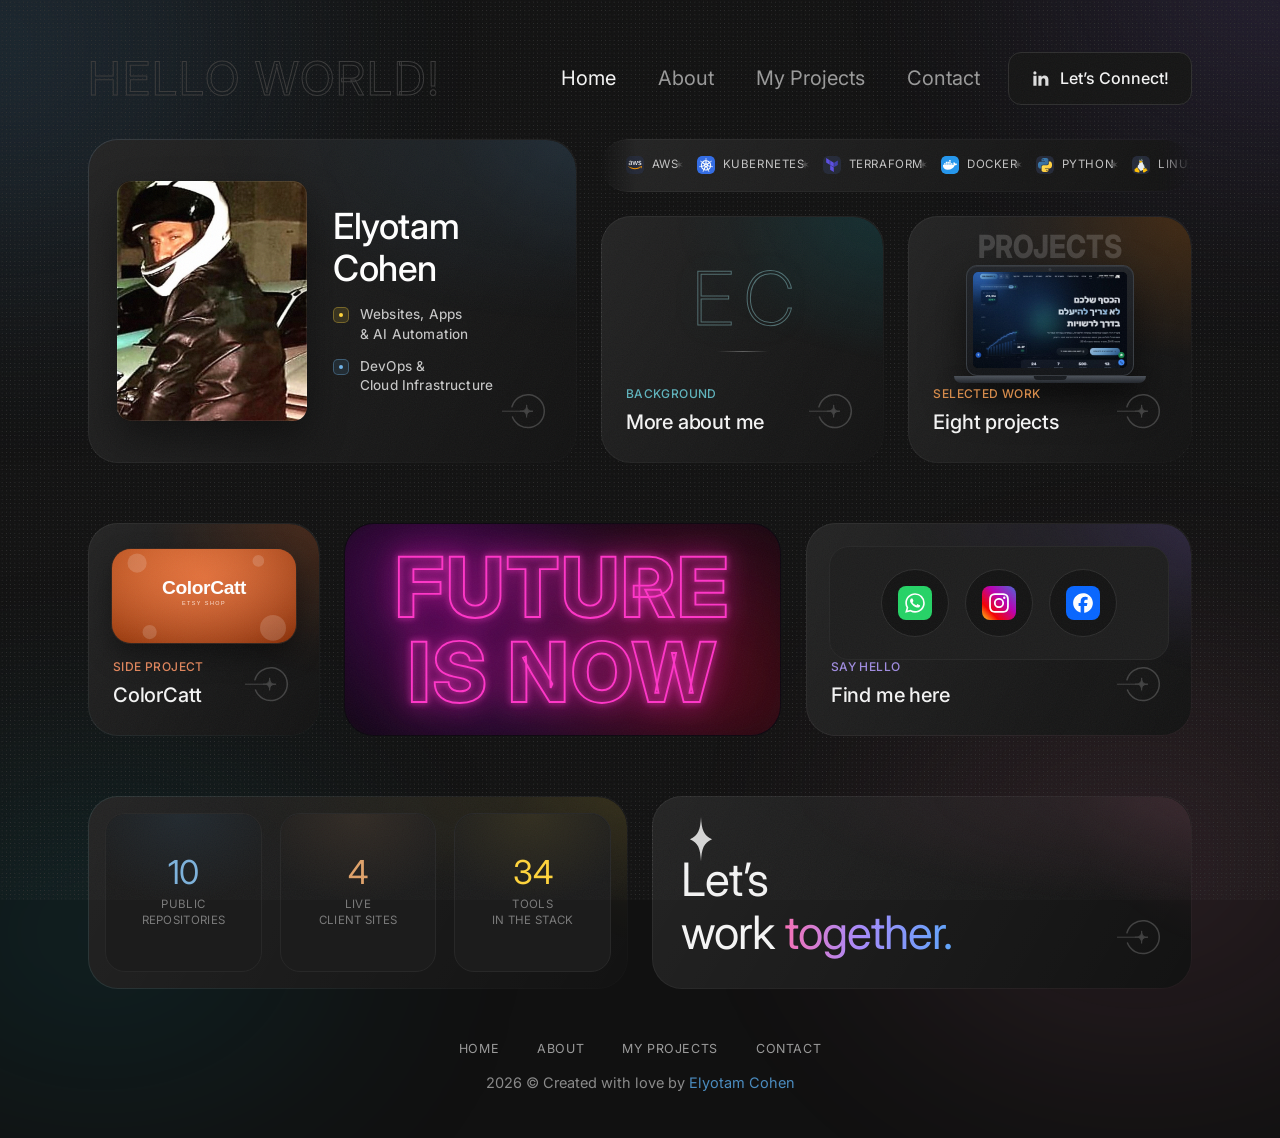
==== index.html @ 23f41637 "Put the wording back, and correct the job title The repositioning went too far. The earlier copy rea" ====
<!doctype html>
<html lang="en">
<head>
<meta charset="utf-8">
<meta name="viewport" content="width=device-width, initial-scale=1">
<title>Elyotam Cohen — Websites, Apps &amp; AI Automation</title>
<meta name="description" content="Elyotam Cohen builds websites, apps and AI automation, and runs the infrastructure behind them on AWS, Kubernetes and Terraform.">
<meta name="theme-color" content="#0a0a0a">
<link rel="canonical" href="https://elyotam.github.io/">
<link rel="icon" href="assets/favicon.svg" type="image/svg+xml">
<meta property="og:type" content="website">
<meta property="og:site_name" content="Elyotam Cohen">
<meta property="og:title" content="Elyotam Cohen — Websites, Apps &amp; AI Automation">
<meta property="og:description" content="Websites, apps and AI automation, plus the AWS, Kubernetes and Terraform infrastructure that runs them.">
<meta property="og:url" content="https://elyotam.github.io/">
<meta property="og:image" content="https://elyotam.github.io/assets/og.jpg">
<meta property="og:image:width" content="1200">
<meta property="og:image:height" content="630">
<meta property="og:image:alt" content="Elyotam Cohen — websites, apps and AI automation">
<meta name="twitter:card" content="summary_large_image">
<meta name="twitter:title" content="Elyotam Cohen — Websites, Apps &amp; AI Automation">
<meta name="twitter:description" content="Websites, apps and AI automation, plus the AWS, Kubernetes and Terraform infrastructure that runs them.">
<meta name="twitter:image" content="https://elyotam.github.io/assets/og.jpg">
<link rel="preconnect" href="https://fonts.googleapis.com">
<link rel="preconnect" href="https://fonts.gstatic.com" crossorigin>
<link href="https://fonts.googleapis.com/css2?family=Inter:wght@300;400;500;600;700;800&display=swap" rel="stylesheet">
<link rel="stylesheet" href="assets/site.css">
<link rel="preload" as="image" href="assets/portrait.jpg"
      imagesrcset="assets/portrait.jpg 380w, assets/portrait@2x.jpg 502w"
      imagesizes="(max-width:680px) 90vw, 190px">
<style>
/* home page only: the bento arrangement */
.bento{display:grid;grid-template-columns:repeat(22,1fr);
  gap:var(--gap);padding-bottom:var(--gap)}

/* Every card was the same grey, so nothing led the eye. Each one now owns a
   colour: a soft tint in its top corner and a matching kicker. Kept low so the
   page stays dark -- it is hierarchy, not decoration. */
.tint::before{content:"";position:absolute;inset:0;z-index:0;border-radius:inherit;
  pointer-events:none;opacity:.55;transition:opacity .45s ease;
  background:radial-gradient(125% 95% at 100% 0%,var(--accent),transparent 60%)}
/* a second, brighter pool that tracks the pointer -- site.js already writes
   --mx and --my on every .box */
.tint::before{background:
  radial-gradient(260px circle at var(--mx,110%) var(--my,-10%),var(--accent),transparent 68%),
  radial-gradient(125% 95% at 100% 0%,var(--accent),transparent 60%)}
.tint:hover::before{opacity:.9}
.id     {--accent:rgba(75,139,190,.22); --glow:rgba(122,181,231,.16); --markhi:#a9cdea; --markglow:rgba(75,139,190,.5)}
.about  {--accent:rgba(11,132,145,.24); --glow:rgba(64,196,207,.15);  --markhi:#7fd6de; --markglow:rgba(11,132,145,.5)}
.showcase{--accent:rgba(255,124,0,.20); --glow:rgba(255,150,60,.14);  --markhi:#ffb877; --markglow:rgba(255,124,0,.45)}
.hobby  {--accent:rgba(241,101,33,.23); --glow:rgba(241,127,70,.15);  --markhi:#ffab84; --markglow:rgba(241,101,33,.45)}
.social {--accent:rgba(139,104,224,.22);--glow:rgba(160,130,238,.16); --markhi:#bfa9ff; --markglow:rgba(139,104,224,.5)}
.stats  {--accent:rgba(255,212,59,.15); --glow:rgba(255,212,59,.11);  --markhi:#ffe27a; --markglow:rgba(255,212,59,.35)}
.cta    {--accent:rgba(232,129,166,.20);--glow:rgba(244,166,215,.16); --markhi:#1b1b1b; --markglow:transparent}
.blob   {--glow:rgba(255,53,200,.14)}
.ticker {--glow:rgba(255,255,255,.07)}
.about .kicker{color:#5fb4bd}
.showcase .kicker{color:#d68b4a}
.hobby .kicker{color:#e0855c}
.social .kicker{color:#a08ce0}
.hobby,.blob,.social{margin-top:36px}
.stats,.cta{margin-top:36px}

.id{grid-column:span 10;grid-row:span 2;display:flex;gap:26px;align-items:center;padding:28px}
.mark{flex:0 0 190px;height:240px;border-radius:14px;overflow:hidden;position:relative;
  background:#0c0f13;box-shadow:0 18px 38px rgba(0,0,0,.45)}
.mark::after{content:"";position:absolute;inset:0;border-radius:inherit;pointer-events:none;
  box-shadow:inset 0 0 0 1px rgba(255,255,255,.09)}
.mark img{width:100%;height:100%;object-fit:cover;object-position:center;
  transition:transform .6s cubic-bezier(.2,.7,.3,1)}
.id:hover .mark img{transform:scale(1.05)}
.id h1{margin:0 0 16px;font-size:clamp(27px,3.2vw,36px);font-weight:500;line-height:1.16;
  letter-spacing:-.4px;
  background:linear-gradient(100deg,#fff 0%,#fff 34%,#bcd9f0 44%,#fff 56%,#fff 100%);
  background-size:280% 100%;-webkit-background-clip:text;background-clip:text;color:transparent;
  animation:sheen 8s ease-in-out infinite}
@keyframes sheen{0%,100%{background-position:120% 0}50%{background-position:-60% 0}}
/* The roles used to be italic grey text behind a text-glyph diamond. Inter's
   oblique is synthesised and the glyph renders differently on every platform,
   so both are gone: upright type, a little more weight, and a real mark. No
   pill around it -- the column is too narrow for one, and text that can wrap
   survives every width. */
.roles{display:flex;flex-direction:column;gap:13px}
.roles span{display:flex;align-items:flex-start;gap:11px;
  font-size:13.6px;font-weight:450;line-height:1.42;letter-spacing:.15px;color:#c8c8c8;
  /* the column is 215px and the longest role wants 256px, so it will wrap
     whatever happens; balance makes the two lines even instead of leaving one
     orphaned word */
  text-wrap:balance}
.roles em{position:relative;flex:0 0 16px;width:16px;height:16px;margin-top:2px;
  font-size:0;border-radius:5px;
  background:rgba(255,212,59,.13);border:1px solid rgba(255,212,59,.32)}
.roles em::after{content:"";position:absolute;inset:0;margin:auto;
  width:4px;height:4px;border-radius:50%;background:var(--yellow)}
.roles span:nth-child(2) em{background:rgba(75,139,190,.15);border-color:rgba(111,179,232,.36)}
.roles span:nth-child(2) em::after{background:#6fb3e8}

.ticker{grid-column:span 12;padding:0;min-height:53px;display:flex;align-items:center;
  -webkit-mask-image:linear-gradient(90deg,transparent,#000 34px,#000 calc(100% - 34px),transparent);
  mask-image:linear-gradient(90deg,transparent,#000 34px,#000 calc(100% - 34px),transparent)}
.track{display:flex;align-items:center;animation:slide 30s linear infinite;white-space:nowrap;padding-left:24px}
.track i{font-style:normal;display:inline-flex;align-items:center;gap:8px;font-size:11.5px;
  letter-spacing:.6px;text-transform:uppercase;color:#c4c4c4}
.track i img{width:18px;height:18px;border-radius:5px}
.track s{text-decoration:none;color:#4d4d4d;margin:0 13px;font-size:12px}
@keyframes slide{from{transform:translateX(0)}to{transform:translateX(-50%)}}

/* 247px is the reference's own card height; the laptop needs the room */
.about{grid-column:span 6;min-height:247px;display:flex;flex-direction:column;justify-content:flex-end}
/* His card carries his own signature. Rather than draw a fake one, this is a
   monogram: hollow letters, the same treatment as the neon and the ghost word,
   so it reads as a mark and not as a forged hand. */
.sig{position:absolute;left:0;right:0;top:44px;text-align:center;line-height:1;
  font-size:74px;font-weight:200;letter-spacing:10px;text-indent:10px;
  color:transparent;-webkit-text-stroke:1px rgba(160,232,238,.4);user-select:none;
  filter:drop-shadow(0 0 14px rgba(11,132,145,.35))}
.sig b{font-weight:200}
.sig i{display:block;width:52px;height:1px;margin:16px auto 0;
  background:linear-gradient(90deg,transparent,rgba(255,255,255,.3),transparent)}
.showcase{grid-column:span 6;min-height:247px;display:flex;flex-direction:column;justify-content:flex-end}

/* A laptop drawn in CSS rather than shipped as a PNG: it stays sharp on any
   screen, and swapping the project means swapping one <img src>. */
.laptop{position:absolute;left:50%;top:48px;transform:translateX(-50%);
  width:168px;max-width:calc(100% - 72px)}
.lid{position:relative;border-radius:11px;padding:6px 6px 7px;
  background:linear-gradient(#212429,#141619);border:1px solid #383d43;
  box-shadow:0 20px 40px rgba(0,0,0,.62),inset 0 1px 0 rgba(255,255,255,.07)}
.lid .cam{position:absolute;left:50%;top:2.5px;transform:translateX(-50%);
  width:3px;height:3px;border-radius:50%;background:#33383e}
.screen{border-radius:5px;overflow:hidden;background:#000;aspect-ratio:16/10}
.screen img{width:100%;height:100%;object-fit:cover;object-position:top;
  transition:transform .5s ease}
.showcase:hover .screen img{transform:scale(1.04)}
.base{position:relative;width:114%;left:-7%;height:7px;
  background:linear-gradient(#4c525a,#20242a);border-radius:0 0 8px 8px;
  box-shadow:0 10px 18px rgba(0,0,0,.5)}
.base::after{content:'';position:absolute;left:50%;top:0;transform:translateX(-50%);
  width:17%;height:3.5px;background:#181b1f;border-radius:0 0 4px 4px}

.ghostword{position:absolute;left:0;right:0;top:14px;text-align:center;
  font-size:32px;font-weight:800;letter-spacing:0;line-height:1;
  transform:scaleX(.86);            /* his face is condensed; Inter is not */
  color:rgba(255,255,255,.17);      /* lightens whatever is behind it, so the
                                       orange hover needs no second colour */
  user-select:none}

.hobby{grid-column:span 5;min-height:213px;display:flex;flex-direction:column;justify-content:flex-end}
.hobby .badge{position:absolute;left:22px;right:22px;top:24px;height:96px;border-radius:20px;
  overflow:hidden;border:1px solid #33241d;box-shadow:0 12px 26px rgba(0,0,0,.4)}
.hobby .badge img{width:100%;height:100%;object-fit:cover;display:block;
  transition:transform .6s cubic-bezier(.2,.7,.3,1)}
.hobby:hover .badge img{transform:scale(1.06)}
/* His version is a three.js canvas. The look is two blurred gradient layers
   that drift and rotate behind hollow neon type -- both gradients and both
   keyframes below are his, copied out of his stylesheet. */
.blob{grid-column:span 9;min-height:213px;padding:0;display:grid;place-items:center;
  background:#0d0710;isolation:isolate;overflow:hidden;
  container-type:inline-size}   /* so the type scales with the card, not the window */
.blob::before,.blob::after{content:"";position:absolute;inset:-10%;
  pointer-events:none;z-index:0}
.blob::before{filter:blur(28px);
  background:
    radial-gradient(circle at 25% 30%,#4c055ad9 0%,#0000 45%),
    radial-gradient(circle at 80% 70%,#500a14d9 0%,#0000 50%),
    radial-gradient(circle at 50% 100%,#280a3cbf 0%,#0000 55%);
  animation:futureGlowDrift 11s ease-in-out infinite alternate}
.blob::after{filter:blur(22px);mix-blend-mode:multiply;
  background:
    radial-gradient(circle at 70% 25%,#78145080 0%,#0000 40%),
    radial-gradient(circle at 20% 80%,#8c121e73 0%,#0000 45%),
    conic-gradient(#500a3c59 0deg,#0000 60deg,#6e121e59 180deg,#0000 240deg,#500a3c59 360deg);
  animation:futureGlowSpin 22s linear infinite}
@keyframes futureGlowDrift{
  0%{opacity:.85;transform:translate(-4%,-2%) scale(1)}
  50%{opacity:1;transform:translate(3%,4%) scale(1.1)}
  100%{opacity:.9;transform:translate(4%,-3%) scale(1.05)}}
@keyframes futureGlowSpin{
  0%{transform:rotate(0) scale(1)}
  50%{transform:rotate(180deg) scale(1.15)}
  100%{transform:rotate(360deg) scale(1)}}

/* Hollow letters: the fill is transparent and only the stroke is painted, so
   drop-shadow glows the outline. text-shadow would glow the solid glyph and
   fill the counters with light. */
.neon{position:relative;z-index:2;text-align:center;line-height:1.02;
  margin:0;                         /* a <p> inherits 1em top and bottom, which
                                       at this size added 166px to the row */
  font-weight:800;letter-spacing:2px;color:transparent;
  font-size:clamp(30px,7.4vw,62px);
  font-size:min(19cqw,86px);        /* ignored where cqw is unsupported */
  -webkit-text-stroke:1.9px #ff35c8;
  filter:drop-shadow(0 0 3px #ff35c8) drop-shadow(0 0 11px #ff35c8b3)
         drop-shadow(0 0 28px #d60096a6);
  animation:neonFlicker 7s infinite;
  transition:transform .5s ease}
.neon span{display:block}
.blob:hover .neon{transform:scale(1.04)}
@keyframes neonFlicker{
  0%,46%,50%,71%,75%,100%{opacity:1}
  48%{opacity:.55}
  73%{opacity:.7}}
.social{grid-column:span 8;min-height:213px;display:flex;flex-direction:column;justify-content:flex-end}
.orbwrap{position:absolute;left:22px;right:22px;top:22px;background:var(--inner);border:1px solid var(--line);
  border-radius:var(--ri);padding:22px;display:flex;gap:16px;justify-content:center}
.orb{position:relative;z-index:10;width:68px;height:68px;border-radius:50%;background:#141414;
  border:1px solid #2e2e2e;display:grid;place-items:center;transition:.2s}
/* the tiles are brand-coloured now, so inverting them on a white orb read
   wrong; they lift and glow instead */
.orb{transition:transform .22s cubic-bezier(.2,.7,.3,1),border-color .22s,box-shadow .22s}
.orb:nth-child(1):hover{box-shadow:0 10px 24px rgba(37,211,102,.28)}
.orb:nth-child(2):hover{box-shadow:0 10px 24px rgba(200,50,150,.30)}
.orb:nth-child(3):hover{box-shadow:0 10px 24px rgba(8,102,255,.30)}
.orb img{width:34px;height:34px}
.orb b{font-size:15px;font-weight:600;color:#bdbdbd;letter-spacing:.5px}

.stats{grid-column:span 11;min-height:170px;padding:16px;display:grid;grid-template-columns:repeat(3,1fr);gap:18px}
.cell{border-radius:var(--ri);padding:12px 8px;position:relative;
  display:flex;flex-direction:column;align-items:center;justify-content:center;gap:8px;
  text-align:center;background:#1c1c1c;border:1px solid #282828;
  transition:border-color .3s,background .3s}
.cell::before{content:"";position:absolute;inset:0;border-radius:inherit;pointer-events:none;
  background:radial-gradient(100% 80% at 50% 0%,var(--c),transparent 70%);opacity:.75}
.cell.r{--c:rgba(75,139,190,.16)}
.cell.s{--c:rgba(224,162,106,.15)}
.cell.t{--c:rgba(255,212,59,.13)}
.cell > *{position:relative;z-index:1}
.stats:hover .cell{border-color:#343434;background:#1f1f1f}
.cell b{font-size:33px;font-weight:400;line-height:1;letter-spacing:-.5px}
.cell.r b{color:#7db2dc}
.cell.s b{color:#e0a26a}
.cell.t b{color:var(--yellow)}
.cell small{font-size:11.5px;color:var(--faint);line-height:1.35;text-transform:uppercase;letter-spacing:.3px}
.cta{grid-column:span 11;min-height:170px;display:flex;flex-direction:column;justify-content:center;padding:28px}
.spark{position:absolute;left:28px;top:20px;width:40px;height:48px;opacity:.9}
.spark svg{width:100%;height:100%;fill:#e9e9e9}
.cta h2{margin:28px 0 0;font-size:clamp(30px,4.4vw,46px);font-weight:400;line-height:1.16;letter-spacing:-1px}
.grad{background:linear-gradient(90deg,#f472b6,#a78bfa 45%,#60a5fa);
  -webkit-background-clip:text;background-clip:text;color:transparent}


/* hover states lifted from the reference: the cards recolour, they do not move */
.id:hover{background:linear-gradient(109.6deg,#242d39 11.2%,#10253c 51.2%,#000 98.6%) padding-box,
  linear-gradient(120deg,rgba(255,255,255,.13),rgba(255,255,255,.02)) border-box}
.cta:hover{background:linear-gradient(122.3deg,#6f4785 14.6%,#e881a6 29.6%,#ededb7 42.1%,
  #f4a6d7 56.7%,#9adbe8 68.7%,#eee29f 84.8%) padding-box,
  linear-gradient(120deg,rgba(255,255,255,.2),rgba(255,255,255,.05)) border-box}
.cta:hover h2{color:#1b1b1b}
.cta:hover .grad{background:radial-gradient(523px at 7.1% 19.3%,#930fff 2%,#0531ff 100.7%);
  -webkit-background-clip:text;background-clip:text;color:transparent}
.cta:hover .spark svg{fill:#1b1b1b}
.cta:hover .plus{color:#1b1b1b}   /* the mark is currentColor, so this darkens it */
/* Projects: an orange core blooms from just off the left edge */
.showcase:hover{background:
  radial-gradient(circle at -15.9% 30%,#ff7c00 0% 16%,#ffa34d 15.9% 24.4%,#131e25 24.5% 66%) padding-box,
  linear-gradient(120deg,rgba(255,255,255,.13),rgba(255,255,255,.02)) border-box}
/* Credentials: black into teal */
.about:hover{background:linear-gradient(109.6deg,#000 11.2%,#0b8491 91.1%) padding-box,
  linear-gradient(120deg,rgba(255,255,255,.13),rgba(255,255,255,.02)) border-box}

/* the social orbs flip to white */
/* nav items lift, which is the one place he does move something */
.top nav a{transition:.2s;border-radius:9px;padding:4px 2px}
.top nav a:hover{transform:translateY(-2px)}

/* the card gets wider on the way down, so the laptop and the word grow with
   it -- and the card gets the height that needs */
@media (max-width:980px){
  .about,.showcase{min-height:300px}
  .ghostword{top:18px;font-size:42px}
  .laptop{top:60px;width:230px}
  .sig{top:52px}
}
@media (max-width:680px){
  .about,.showcase{min-height:330px}
  .ghostword{top:20px;font-size:46px}
  .laptop{top:66px;width:270px}
  .sig{top:60px}
}

@media (max-width:980px){
  .id,.cta,.stats,.ticker{grid-column:span 22}
  .id{grid-row:auto}
  .about,.showcase{grid-column:span 11}
  .hobby{grid-column:span 8}.blob{grid-column:span 14}.social{grid-column:span 22}
}
@media (max-width:680px){
  /* 22 columns cannot shrink past 21 gaps (504px), so the grid has to go
     single-column here rather than just re-spanning the cards */
  .bento{grid-template-columns:1fr}
  .bento > *{grid-column:auto;grid-row:auto}
  .hobby,.blob,.social,.stats,.cta{margin-top:0}
  .id{flex-direction:column;align-items:flex-start;padding:26px}
  .mark{width:100%;flex:0 0 auto;height:260px}
  .stats{grid-template-columns:repeat(3,1fr);gap:10px;padding:14px;min-height:0}
  .cell b{font-size:26px}
  .cell small{font-size:10.5px}
}
@media (max-width:430px){
  .stats{grid-template-columns:1fr}
  .cell{padding:16px 8px}
}
@media (prefers-reduced-motion:reduce){
  .track,.blob::before,.blob::after,.neon{animation:none}
  .id h1{animation:none;background:none;color:var(--fg)}
}
</style>
</head>
<body>

<div class="wrap">
  <div class="top">
    <div class="ghost">HELLO WORLD!</div>
    <button class="burger" id="burger" aria-expanded="false" aria-controls="nav">Menu</button>
    <nav id="nav">
      <a class="on" href="#top">Home</a>
      <a href="about.html">About</a>
      <a href="projects.html">My Projects</a>
      <a href="contact.html">Contact</a>
    </nav>
    <a class="pill" href="contact.html">
      <svg viewBox="0 0 24 24"><path d="M6.94 5a2 2 0 1 1-4-.002 2 2 0 0 1 4 .002M7 8.48H3V21h4zm6.32 0H9.34V21h3.92v-6.57c0-3.66 4.77-4 4.77 0V21H22v-7.93c0-6.17-7.06-5.94-8.72-2.91z"/></svg>
      Let&rsquo;s Connect!
    </a>
  </div>

  <main class="bento" id="top">

    <section class="box id tint reveal">
      <a class="overlay" href="about.html" aria-label="More about me"></a>
      <div class="mark"><img src="assets/portrait.jpg"
        srcset="assets/portrait.jpg 380w, assets/portrait@2x.jpg 502w"
        sizes="(max-width:680px) 90vw, 190px"
        alt="Elyotam Cohen" width="380" height="480"
        fetchpriority="high" decoding="async"></div>
      <div>
        <h1>Elyotam<br>Cohen</h1>
        <div class="roles">
          <span><em></em>Websites, Apps &amp; AI Automation</span>
          <span><em></em>DevOps &amp; Cloud Infrastructure</span>
        </div>
      </div>
      <span class="plus"><svg viewBox="0 0 46 42" fill="none" aria-hidden="true"><path d="M30.9224 21.2014C25.1291 21.2014 24.618 24.7796 24.618 27.3354C24.618 21.5421 21.5509 21.2014 17.9727 21.2014C24.618 21.2014 24.618 17.2824 24.618 14.8969C24.618 20.3494 27.8554 21.2014 30.9224 21.2014Z" fill="currentColor" stroke="currentColor"/><rect y="21.6981" width="1" height="18" transform="rotate(-90 0 21.6981)" fill="currentColor"/><path d="M9.93715 16.8555C10.9514 13.0701 13.2829 9.77074 16.5123 7.55063C19.7417 5.33052 23.6571 4.33531 27.5547 4.74394C31.4522 5.15258 35.0762 6.93825 37.7749 9.77989C40.4736 12.6215 42.07 16.3327 42.2771 20.2461C42.4842 24.1596 41.2884 28.0185 38.9047 31.1291C36.5211 34.2398 33.1059 36.398 29.2732 37.2157C25.4406 38.0335 21.4419 37.4571 17.9962 35.5903C14.5505 33.7234 11.8839 30.6886 10.4757 27.0314" stroke="currentColor" stroke-width="1.5" stroke-linecap="round"/></svg></span>
    </section>

    <section class="box ticker reveal" aria-label="Tools">
      <a class="overlay" href="about.html#stack" aria-label="The full stack"></a>
      <div class="track" id="track"></div>
    </section>

    <a class="box about tint reveal" href="about.html">
      <div class="sig" aria-hidden="true"><b>EC</b><i></i></div>
      <p class="kicker">Background</p>
      <h2 class="title">More about me</h2>
      <span class="plus"><svg viewBox="0 0 46 42" fill="none" aria-hidden="true"><path d="M30.9224 21.2014C25.1291 21.2014 24.618 24.7796 24.618 27.3354C24.618 21.5421 21.5509 21.2014 17.9727 21.2014C24.618 21.2014 24.618 17.2824 24.618 14.8969C24.618 20.3494 27.8554 21.2014 30.9224 21.2014Z" fill="currentColor" stroke="currentColor"/><rect y="21.6981" width="1" height="18" transform="rotate(-90 0 21.6981)" fill="currentColor"/><path d="M9.93715 16.8555C10.9514 13.0701 13.2829 9.77074 16.5123 7.55063C19.7417 5.33052 23.6571 4.33531 27.5547 4.74394C31.4522 5.15258 35.0762 6.93825 37.7749 9.77989C40.4736 12.6215 42.07 16.3327 42.2771 20.2461C42.4842 24.1596 41.2884 28.0185 38.9047 31.1291C36.5211 34.2398 33.1059 36.398 29.2732 37.2157C25.4406 38.0335 21.4419 37.4571 17.9962 35.5903C14.5505 33.7234 11.8839 30.6886 10.4757 27.0314" stroke="currentColor" stroke-width="1.5" stroke-linecap="round"/></svg></span>
    </a>

    <a class="box showcase tint reveal" href="projects.html">
      <div class="ghostword" aria-hidden="true">PROJECTS</div>
      <div class="laptop" aria-hidden="true">
        <div class="lid">
          <span class="cam"></span>
          <div class="screen"><img src="assets/work/cpa-ms.jpg" alt="" loading="lazy"></div>
        </div>
        <div class="base"></div>
      </div>
      <p class="kicker">Selected work</p>
      <h2 class="title">Eight projects</h2>
      <span class="plus"><svg viewBox="0 0 46 42" fill="none" aria-hidden="true"><path d="M30.9224 21.2014C25.1291 21.2014 24.618 24.7796 24.618 27.3354C24.618 21.5421 21.5509 21.2014 17.9727 21.2014C24.618 21.2014 24.618 17.2824 24.618 14.8969C24.618 20.3494 27.8554 21.2014 30.9224 21.2014Z" fill="currentColor" stroke="currentColor"/><rect y="21.6981" width="1" height="18" transform="rotate(-90 0 21.6981)" fill="currentColor"/><path d="M9.93715 16.8555C10.9514 13.0701 13.2829 9.77074 16.5123 7.55063C19.7417 5.33052 23.6571 4.33531 27.5547 4.74394C31.4522 5.15258 35.0762 6.93825 37.7749 9.77989C40.4736 12.6215 42.07 16.3327 42.2771 20.2461C42.4842 24.1596 41.2884 28.0185 38.9047 31.1291C36.5211 34.2398 33.1059 36.398 29.2732 37.2157C25.4406 38.0335 21.4419 37.4571 17.9962 35.5903C14.5505 33.7234 11.8839 30.6886 10.4757 27.0314" stroke="currentColor" stroke-width="1.5" stroke-linecap="round"/></svg></span>
    </a>

    <a class="box hobby tint reveal" id="shop"
       href="https://www.etsy.com/shop/ColorCatt" rel="noopener">
      <div class="badge"><img src="assets/work/etsy.svg" alt=""></div>
      <p class="kicker">Side project</p>
      <h2 class="title">ColorCatt</h2>
      <span class="plus"><svg viewBox="0 0 46 42" fill="none" aria-hidden="true"><path d="M30.9224 21.2014C25.1291 21.2014 24.618 24.7796 24.618 27.3354C24.618 21.5421 21.5509 21.2014 17.9727 21.2014C24.618 21.2014 24.618 17.2824 24.618 14.8969C24.618 20.3494 27.8554 21.2014 30.9224 21.2014Z" fill="currentColor" stroke="currentColor"/><rect y="21.6981" width="1" height="18" transform="rotate(-90 0 21.6981)" fill="currentColor"/><path d="M9.93715 16.8555C10.9514 13.0701 13.2829 9.77074 16.5123 7.55063C19.7417 5.33052 23.6571 4.33531 27.5547 4.74394C31.4522 5.15258 35.0762 6.93825 37.7749 9.77989C40.4736 12.6215 42.07 16.3327 42.2771 20.2461C42.4842 24.1596 41.2884 28.0185 38.9047 31.1291C36.5211 34.2398 33.1059 36.398 29.2732 37.2157C25.4406 38.0335 21.4419 37.4571 17.9962 35.5903C14.5505 33.7234 11.8839 30.6886 10.4757 27.0314" stroke="currentColor" stroke-width="1.5" stroke-linecap="round"/></svg></span>
    </a>

    <section class="box blob reveal" aria-label="Future is now">
      <a class="overlay" href="about.html" aria-label="More about me"></a>
      <p class="neon"><span>FUTURE</span><span>IS NOW</span></p>
    </section>

    <section class="box social tint reveal" id="contact">
      <a class="overlay" href="contact.html" aria-label="Ways to reach me"></a>
      <div class="orbwrap">
        <a class="orb" href="https://wa.me/972522057074?text=%D7%94%D7%99%D7%99%2C%20%D7%94%D7%92%D7%A2%D7%AA%D7%99%20%D7%9E%D7%94%D7%90%D7%AA%D7%A8%20%D7%A9%D7%9C%D7%9A%20%D7%95%D7%90%D7%A9%D7%9E%D7%97%20%D7%9C%D7%93%D7%91%D7%A8%20%D7%A2%D7%9C%20%D7%A4%D7%A8%D7%95%D7%99%D7%A7%D7%98%20%F0%9F%91%8B" target="_blank" rel="noopener" aria-label="WhatsApp">
          <img src="assets/icons/whatsapp.svg" alt=""></a>
        <a class="orb" href="https://www.instagram.com/yotamcohenn/" target="_blank" rel="noopener" aria-label="Instagram">
          <img src="assets/icons/instagram.svg" alt=""></a>
        <a class="orb" href="https://www.facebook.com/Elyotamcohen" target="_blank" rel="noopener" aria-label="Facebook">
          <img src="assets/icons/facebook.svg" alt=""></a>
      </div>
      <p class="kicker">Say hello</p>
      <h2 class="title">Find me here</h2>
      <span class="plus"><svg viewBox="0 0 46 42" fill="none" aria-hidden="true"><path d="M30.9224 21.2014C25.1291 21.2014 24.618 24.7796 24.618 27.3354C24.618 21.5421 21.5509 21.2014 17.9727 21.2014C24.618 21.2014 24.618 17.2824 24.618 14.8969C24.618 20.3494 27.8554 21.2014 30.9224 21.2014Z" fill="currentColor" stroke="currentColor"/><rect y="21.6981" width="1" height="18" transform="rotate(-90 0 21.6981)" fill="currentColor"/><path d="M9.93715 16.8555C10.9514 13.0701 13.2829 9.77074 16.5123 7.55063C19.7417 5.33052 23.6571 4.33531 27.5547 4.74394C31.4522 5.15258 35.0762 6.93825 37.7749 9.77989C40.4736 12.6215 42.07 16.3327 42.2771 20.2461C42.4842 24.1596 41.2884 28.0185 38.9047 31.1291C36.5211 34.2398 33.1059 36.398 29.2732 37.2157C25.4406 38.0335 21.4419 37.4571 17.9962 35.5903C14.5505 33.7234 11.8839 30.6886 10.4757 27.0314" stroke="currentColor" stroke-width="1.5" stroke-linecap="round"/></svg></span>
    </section>

    <section class="box stats tint reveal">
      <a class="overlay" href="contact.html" aria-label="Ways to reach me"></a>
      <div class="cell r"><b id="sRepos">10</b><small>Public<br>repositories</small></div>
      <div class="cell s"><b>4</b><small>Live<br>client sites</small></div>
      <div class="cell t"><b>34</b><small>Tools<br>in the stack</small></div>
    </section>

    <section class="box cta tint reveal">
      <a class="overlay" href="contact.html" aria-label="Get in touch"></a>
      <div class="spark" aria-hidden="true">
        <svg viewBox="0 0 40 52"><path d="M20 0c.7 14 3 20 12 24-9 4-11.3 10-12 24-.7-14-3-20-12-24 9-4 11.3-10 12-24z"/></svg>
      </div>
      <h2>Let&rsquo;s<br>work <span class="grad">together.</span></h2>
      <span class="plus"><svg viewBox="0 0 46 42" fill="none" aria-hidden="true"><path d="M30.9224 21.2014C25.1291 21.2014 24.618 24.7796 24.618 27.3354C24.618 21.5421 21.5509 21.2014 17.9727 21.2014C24.618 21.2014 24.618 17.2824 24.618 14.8969C24.618 20.3494 27.8554 21.2014 30.9224 21.2014Z" fill="currentColor" stroke="currentColor"/><rect y="21.6981" width="1" height="18" transform="rotate(-90 0 21.6981)" fill="currentColor"/><path d="M9.93715 16.8555C10.9514 13.0701 13.2829 9.77074 16.5123 7.55063C19.7417 5.33052 23.6571 4.33531 27.5547 4.74394C31.4522 5.15258 35.0762 6.93825 37.7749 9.77989C40.4736 12.6215 42.07 16.3327 42.2771 20.2461C42.4842 24.1596 41.2884 28.0185 38.9047 31.1291C36.5211 34.2398 33.1059 36.398 29.2732 37.2157C25.4406 38.0335 21.4419 37.4571 17.9962 35.5903C14.5505 33.7234 11.8839 30.6886 10.4757 27.0314" stroke="currentColor" stroke-width="1.5" stroke-linecap="round"/></svg></span>
    </section>

  </main>
</div>

<footer>
  <nav>
    <a href="#top">Home</a><a href="about.html">About</a>
    <a href="projects.html">My Projects</a><a href="contact.html">Contact</a>
  </nav>
  <div><span id="yr">2026</span> &copy; Created with love by
    <a class="by" href="https://github.com/elyotam" rel="noopener">Elyotam Cohen</a></div>
</footer>

<script src="assets/site.js"></script>
<script src="assets/cursor.js"></script>
<script>
/* home-page extras: the ticker contents and the one live figure */
var TICK = [['aws','AWS'],['kubernetes','Kubernetes'],['terraform','Terraform'],
  ['docker','Docker'],['py','Python'],['linux','Linux'],['ansible','Ansible'],
  ['githubactions','GH Actions'],['grafana','Grafana'],['figma','Figma'],['git','Git']];
var half = TICK.map(function (p) {
  return '<i><img src="assets/icons/' + p[0] + '.svg" alt="" loading="lazy">' +
         p[1] + '</i><s>&#10038;</s>';
}).join('');
document.getElementById('track').innerHTML = half + half;

fetch('https://api.github.com/users/elyotam')
  .then(function (r) { return r.ok ? r.json() : Promise.reject(); })
  .then(function (u) { document.getElementById('sRepos').textContent = u.public_repos; })
  .catch(function () { /* rate limited: the seeded figure stays */ });
</script>
</body>
</html>
---- assets/site.css ----
/* Shared shell: tokens, top bar, card primitives, footer.
   Page-specific layout lives in each page's own <style>.
   Every value here was measured off the target design, not estimated. */

:root{
  --bg:#111111; --inner:#1e1e1e; --line:#282828;
  --fg:#f4f4f4; --dim:#9a9a9a; --faint:#7b7b7b;
  --blue:#4B8BBE; --yellow:#FFD43B;
  --gap:24px; --r:30px; --ri:20px; --max:1144px;
}
*{box-sizing:border-box}
html{scroll-behavior:smooth}
/* The page colour lives on <html> so body can stay transparent and let the
   aurora behind it show through. */
html{background:var(--bg)}
body{
  margin:0;background:transparent;color:var(--fg);overflow-x:hidden;
  font:16px/1.55 Inter,ui-sans-serif,-apple-system,"Segoe UI",Roboto,Helvetica,Arial,sans-serif;
  -webkit-font-smoothing:antialiased;
}
/* Four very soft lights that drift behind everything. Heavily blurred and low
   opacity: the page still reads as black, it just stops being flat. */
body::after{
  content:"";position:fixed;inset:-25%;z-index:-1;pointer-events:none;
  filter:blur(100px);opacity:.44;
  background:
    radial-gradient(34% 38% at 16% 20%,rgba(75,139,190,.55),transparent 62%),
    radial-gradient(30% 34% at 84% 14%,rgba(139,104,224,.45),transparent 64%),
    radial-gradient(32% 36% at 76% 80%,rgba(232,129,166,.34),transparent 62%),
    radial-gradient(28% 32% at 22% 86%,rgba(11,132,145,.42),transparent 64%);
  animation:aurora 28s ease-in-out infinite alternate;
}
@keyframes aurora{
  0%{transform:translate(-2%,-1%) scale(1);opacity:.4}
  50%{transform:translate(2.5%,2%) scale(1.09);opacity:.52}
  100%{transform:translate(1%,-2.5%) scale(1.05);opacity:.44}
}
/* the fine dot grid the whole page sits on */
body::before{
  content:"";position:fixed;inset:0;z-index:0;pointer-events:none;opacity:1;
  background-image:radial-gradient(#323232 .5px,transparent .5px);background-size:4.25px 4.25px;
}
/* film grain, so the large flat panels have some tooth */
.grain{
  position:fixed;inset:0;z-index:3;pointer-events:none;opacity:.045;
  background-image:url("data:image/svg+xml;utf8,<svg xmlns='http://www.w3.org/2000/svg' width='140' height='140'><filter id='n'><feTurbulence type='fractalNoise' baseFrequency='.85' numOctaves='3'/></filter><rect width='140' height='140' filter='url(%23n)'/></svg>");
}
img{max-width:100%;display:block}
a{color:inherit;text-decoration:none}
:focus-visible{outline:2px solid var(--yellow);outline-offset:3px;border-radius:10px}
.wrap{position:relative;z-index:1;max-width:var(--max);margin:0 auto;padding:0 20px}

/* ------------------------------------------------------------------ top bar */
.top{display:flex;align-items:center;gap:26px;padding:52px 0 34px}
.ghost{
  font-size:clamp(26px,4.4vw,46px);font-weight:400;letter-spacing:2px;white-space:nowrap;
  color:transparent;-webkit-text-stroke:1px #3a3a3a;user-select:none;line-height:1;
}
.top nav{margin-left:auto;display:flex;gap:38px;font-size:20px;color:var(--dim)}
.top nav a.on,.top nav a:hover{color:var(--fg)}
.pill{
  display:inline-flex;align-items:center;gap:10px;padding:13px 22px;border-radius:13px;
  border:1px solid #2f2f2f;background:#151515;font-size:16px;font-weight:500;
  white-space:nowrap;transition:.2s;
}
.pill:hover{border-color:#4a4a4a;background:#1b1b1b}
.pill svg{width:19px;height:19px;fill:currentColor;opacity:.9}
.burger{display:none;margin-left:auto;background:#151515;border:1px solid #2f2f2f;color:var(--fg);
  border-radius:11px;padding:10px 14px;cursor:pointer;font-size:15px}

/* --------------------------------------------------------------- card shell */
.box{
  position:relative;border-radius:var(--r);padding:24px;overflow:hidden;
  border:1px solid transparent;
  background:
    linear-gradient(120deg,rgba(255,255,255,.085),rgba(255,255,255,.015)) padding-box,
    linear-gradient(#0f0f0f,#0f0f0f) padding-box,
    linear-gradient(120deg,rgba(255,255,255,.13),rgba(255,255,255,.02)) border-box;
  transition:background .45s ease;
}
.box::after{content:"";position:absolute;inset:0;opacity:0;transition:opacity .35s;pointer-events:none;
  border-radius:inherit;z-index:1;
  background:radial-gradient(420px circle at var(--mx,50%) var(--my,50%),
    var(--glow,rgba(255,255,255,.06)),transparent 62%)}
.box:hover::after{opacity:1}
.box > *{position:relative;z-index:2}
.kicker{font-size:12px;font-weight:500;letter-spacing:.4px;color:var(--faint);
  margin:0 0 3px;text-transform:uppercase}
.title{margin:0;font-size:20px;font-weight:500;letter-spacing:-.2px;color:var(--fg)}
/* an invisible anchor over the whole card, so the pointer cursor and the click
   target cover it end to end */
.overlay{position:absolute;inset:0;z-index:9;border-radius:inherit;opacity:0}
/* the corner mark: a spark inside an open ring, matching the reference. The
   ring is part of the artwork, so there is no CSS circle here. */
.plus{
  position:absolute;right:28px;bottom:30px;width:46px;height:42px;color:#f4f4f4;
  z-index:10;opacity:.2;transition:opacity .3s;
}
.plus svg{width:100%;height:100%;display:block}
.box:hover .plus{opacity:1;color:var(--markhi,#f4f4f4);
  filter:drop-shadow(0 0 10px var(--markglow,transparent))}

/* ------------------------------------------------------------------- footer */
footer{position:relative;z-index:1;padding:26px 0 44px;text-align:center;color:#8a8a8a;font-size:14.5px}
footer nav{display:flex;gap:38px;justify-content:center;margin-bottom:14px;
  font-size:12.5px;letter-spacing:.6px;text-transform:uppercase;color:#9a9a9a;flex-wrap:wrap}
footer a:hover{color:var(--fg)}
footer .by{color:var(--blue)}

.reveal{opacity:0;transform:translateY(16px);transition:opacity .55s,transform .55s}
.reveal.in{opacity:1;transform:none}

/* Between the desktop bar and the burger the wordmark, the nav and the pill
   stop fitting side by side. Tighten first, then shed the pill, so the header
   never runs off the right edge. */
@media (max-width:1040px){
  .top{gap:18px;padding:42px 0 28px}
  .ghost{font-size:clamp(22px,3.5vw,32px);letter-spacing:1.4px}
  .top nav{gap:24px;font-size:16.5px}
  .pill{padding:11px 17px;font-size:14.5px;gap:8px}
  .pill svg{width:17px;height:17px}
}
@media (max-width:900px){
  .top .pill{display:none}
  .top nav{gap:26px;font-size:16px}
}
@media (max-width:760px){
  .top nav{gap:20px;font-size:15px}
}

@media (max-width:680px){
  :root{--gap:16px;--r:24px;--ri:16px}
  .wrap{padding:0 16px}
  .top{padding:30px 0 22px;gap:14px}
  .top nav{display:none;position:absolute;top:76px;left:20px;right:20px;z-index:30;
    flex-direction:column;gap:0;background:#141414;border:1px solid var(--line);
    border-radius:14px;padding:4px 18px}
  .top nav.open{display:flex}
  .top nav a{padding:12px 0;border-bottom:1px solid #222}
  .top nav a:last-child{border-bottom:0}
  .burger{display:block}
  .top .pill{display:none}
}
@media (prefers-reduced-motion:reduce){
  html{scroll-behavior:auto}
  body::after{animation:none}
  .reveal{opacity:1;transform:none;transition:none}
  .box:hover{transform:none}
}
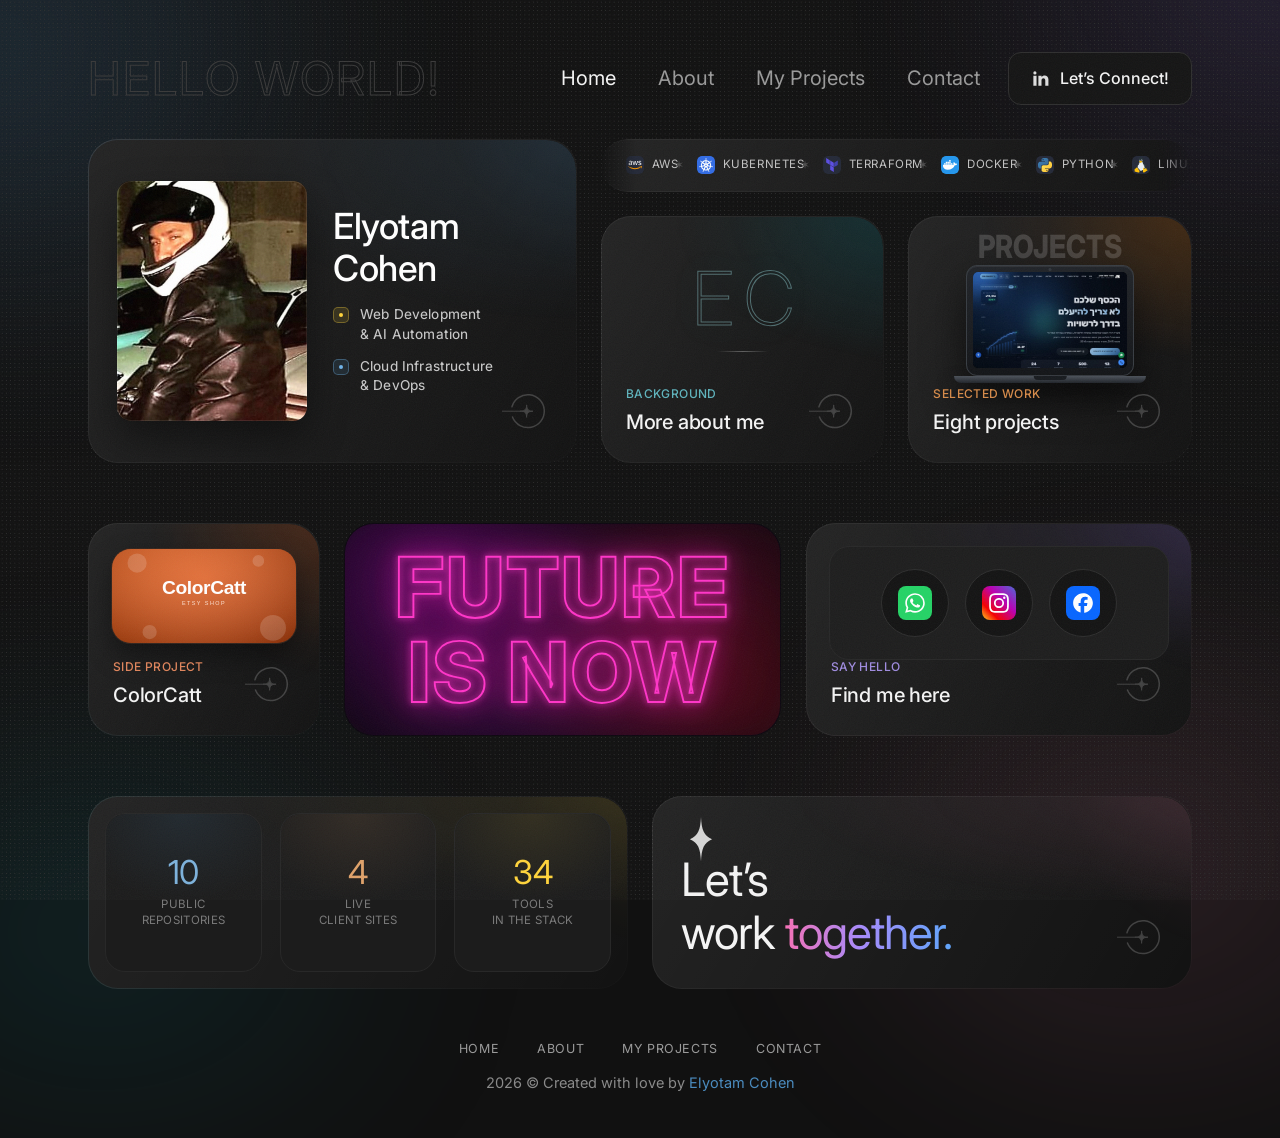
==== commit cacaee86: "Tighten the copy, and drop the DevOps engineer title "DevOps Engineering" is gone from Education. Th" ====
--- a/index.html
+++ b/index.html
@@ -3,23 +3,23 @@
 <head>
 <meta charset="utf-8">
 <meta name="viewport" content="width=device-width, initial-scale=1">
-<title>Elyotam Cohen — Websites, Apps &amp; AI Automation</title>
-<meta name="description" content="Elyotam Cohen builds websites, apps and AI automation, and runs the infrastructure behind them on AWS, Kubernetes and Terraform.">
+<title>Elyotam Cohen — Web Development &amp; AI Automation</title>
+<meta name="description" content="Elyotam Cohen builds websites, web applications and AI automation, and runs the cloud infrastructure behind them on AWS, Kubernetes and Terraform.">
 <meta name="theme-color" content="#0a0a0a">
 <link rel="canonical" href="https://elyotam.github.io/">
 <link rel="icon" href="assets/favicon.svg" type="image/svg+xml">
 <meta property="og:type" content="website">
 <meta property="og:site_name" content="Elyotam Cohen">
-<meta property="og:title" content="Elyotam Cohen — Websites, Apps &amp; AI Automation">
-<meta property="og:description" content="Websites, apps and AI automation, plus the AWS, Kubernetes and Terraform infrastructure that runs them.">
+<meta property="og:title" content="Elyotam Cohen — Web Development &amp; AI Automation">
+<meta property="og:description" content="Websites, web applications and AI automation, and the cloud infrastructure that runs them.">
 <meta property="og:url" content="https://elyotam.github.io/">
 <meta property="og:image" content="https://elyotam.github.io/assets/og.jpg">
 <meta property="og:image:width" content="1200">
 <meta property="og:image:height" content="630">
-<meta property="og:image:alt" content="Elyotam Cohen — websites, apps and AI automation">
+<meta property="og:image:alt" content="Elyotam Cohen — web development, AI automation and cloud infrastructure">
 <meta name="twitter:card" content="summary_large_image">
-<meta name="twitter:title" content="Elyotam Cohen — Websites, Apps &amp; AI Automation">
-<meta name="twitter:description" content="Websites, apps and AI automation, plus the AWS, Kubernetes and Terraform infrastructure that runs them.">
+<meta name="twitter:title" content="Elyotam Cohen — Web Development &amp; AI Automation">
+<meta name="twitter:description" content="Websites, web applications and AI automation, and the cloud infrastructure that runs them.">
 <meta name="twitter:image" content="https://elyotam.github.io/assets/og.jpg">
 <link rel="preconnect" href="https://fonts.googleapis.com">
 <link rel="preconnect" href="https://fonts.gstatic.com" crossorigin>
@@ -336,8 +336,8 @@
       <div>
         <h1>Elyotam<br>Cohen</h1>
         <div class="roles">
-          <span><em></em>Websites, Apps &amp; AI Automation</span>
-          <span><em></em>DevOps &amp; Cloud Infrastructure</span>
+          <span><em></em>Web Development &amp; AI Automation</span>
+          <span><em></em>Cloud Infrastructure &amp; DevOps</span>
         </div>
       </div>
       <span class="plus"><svg viewBox="0 0 46 42" fill="none" aria-hidden="true"><path d="M30.9224 21.2014C25.1291 21.2014 24.618 24.7796 24.618 27.3354C24.618 21.5421 21.5509 21.2014 17.9727 21.2014C24.618 21.2014 24.618 17.2824 24.618 14.8969C24.618 20.3494 27.8554 21.2014 30.9224 21.2014Z" fill="currentColor" stroke="currentColor"/><rect y="21.6981" width="1" height="18" transform="rotate(-90 0 21.6981)" fill="currentColor"/><path d="M9.93715 16.8555C10.9514 13.0701 13.2829 9.77074 16.5123 7.55063C19.7417 5.33052 23.6571 4.33531 27.5547 4.74394C31.4522 5.15258 35.0762 6.93825 37.7749 9.77989C40.4736 12.6215 42.07 16.3327 42.2771 20.2461C42.4842 24.1596 41.2884 28.0185 38.9047 31.1291C36.5211 34.2398 33.1059 36.398 29.2732 37.2157C25.4406 38.0335 21.4419 37.4571 17.9962 35.5903C14.5505 33.7234 11.8839 30.6886 10.4757 27.0314" stroke="currentColor" stroke-width="1.5" stroke-linecap="round"/></svg></span>
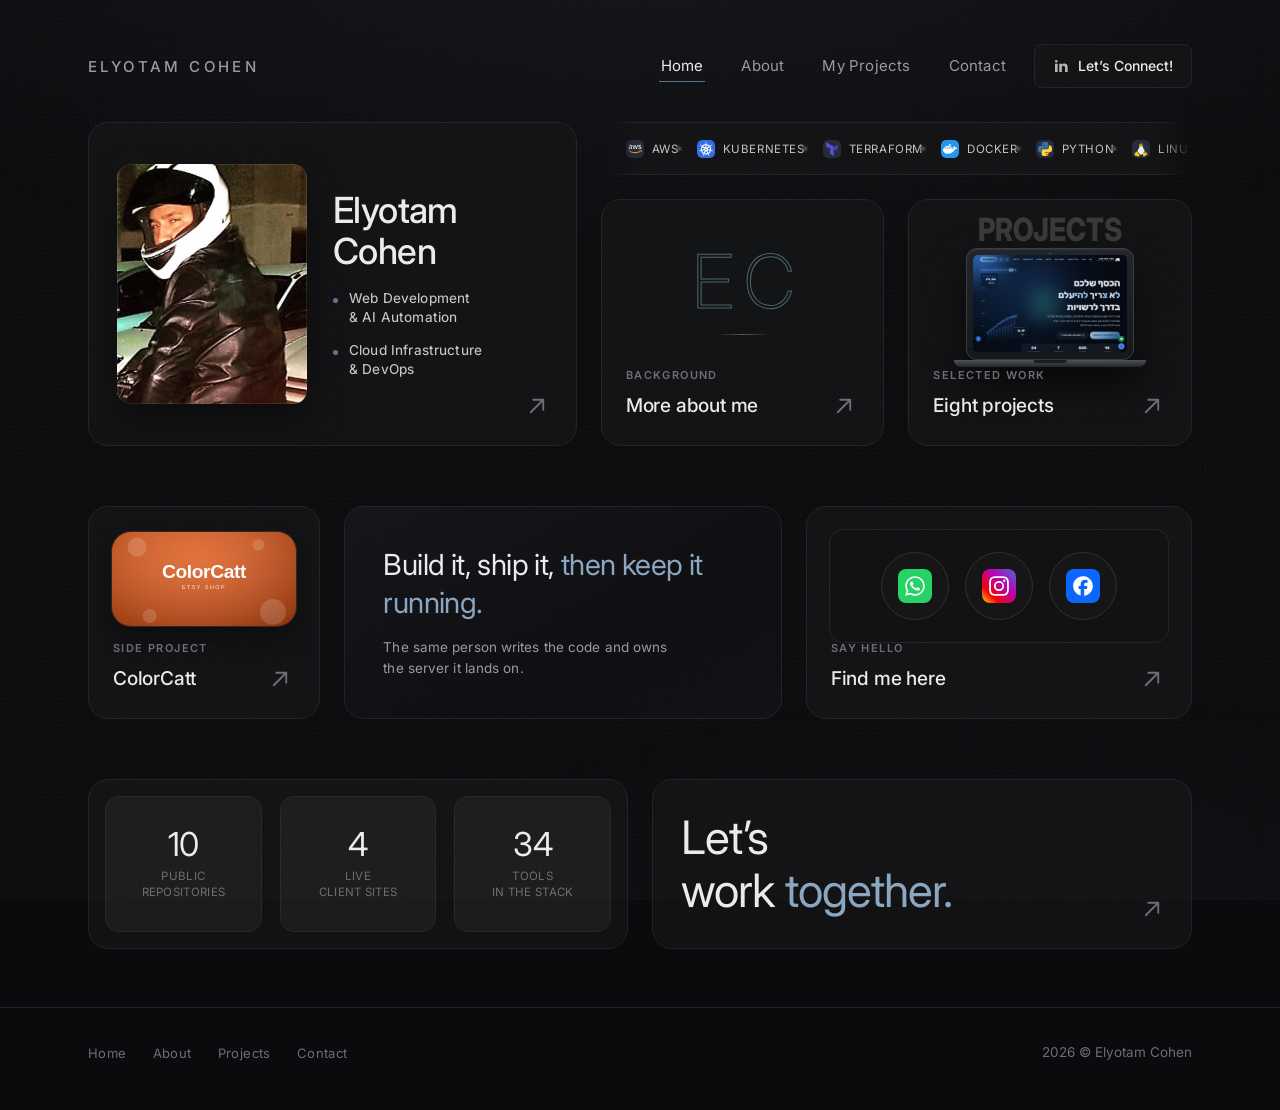
==== commit 39b263d4: "Strip the site back to one accent It had grown twelve hues -- teal, orange, violet, magenta, pink, y" ====
--- a/index.html
+++ b/index.html
@@ -32,32 +32,8 @@
 /* home page only: the bento arrangement */
 .bento{display:grid;grid-template-columns:repeat(22,1fr);
   gap:var(--gap);padding-bottom:var(--gap)}
-
-/* Every card was the same grey, so nothing led the eye. Each one now owns a
-   colour: a soft tint in its top corner and a matching kicker. Kept low so the
-   page stays dark -- it is hierarchy, not decoration. */
-.tint::before{content:"";position:absolute;inset:0;z-index:0;border-radius:inherit;
-  pointer-events:none;opacity:.55;transition:opacity .45s ease;
-  background:radial-gradient(125% 95% at 100% 0%,var(--accent),transparent 60%)}
-/* a second, brighter pool that tracks the pointer -- site.js already writes
-   --mx and --my on every .box */
-.tint::before{background:
-  radial-gradient(260px circle at var(--mx,110%) var(--my,-10%),var(--accent),transparent 68%),
-  radial-gradient(125% 95% at 100% 0%,var(--accent),transparent 60%)}
-.tint:hover::before{opacity:.9}
-.id     {--accent:rgba(75,139,190,.22); --glow:rgba(122,181,231,.16); --markhi:#a9cdea; --markglow:rgba(75,139,190,.5)}
-.about  {--accent:rgba(11,132,145,.24); --glow:rgba(64,196,207,.15);  --markhi:#7fd6de; --markglow:rgba(11,132,145,.5)}
-.showcase{--accent:rgba(255,124,0,.20); --glow:rgba(255,150,60,.14);  --markhi:#ffb877; --markglow:rgba(255,124,0,.45)}
-.hobby  {--accent:rgba(241,101,33,.23); --glow:rgba(241,127,70,.15);  --markhi:#ffab84; --markglow:rgba(241,101,33,.45)}
-.social {--accent:rgba(139,104,224,.22);--glow:rgba(160,130,238,.16); --markhi:#bfa9ff; --markglow:rgba(139,104,224,.5)}
-.stats  {--accent:rgba(255,212,59,.15); --glow:rgba(255,212,59,.11);  --markhi:#ffe27a; --markglow:rgba(255,212,59,.35)}
-.cta    {--accent:rgba(232,129,166,.20);--glow:rgba(244,166,215,.16); --markhi:#1b1b1b; --markglow:transparent}
-.blob   {--glow:rgba(255,53,200,.14)}
-.ticker {--glow:rgba(255,255,255,.07)}
-.about .kicker{color:#5fb4bd}
-.showcase .kicker{color:#d68b4a}
-.hobby .kicker{color:#e0855c}
-.social .kicker{color:#a08ce0}
+.bento > *{min-width:0}   /* or a long line widens its own track */
+
 .hobby,.blob,.social{margin-top:36px}
 .stats,.cta{margin-top:36px}
 
@@ -70,11 +46,7 @@
   transition:transform .6s cubic-bezier(.2,.7,.3,1)}
 .id:hover .mark img{transform:scale(1.05)}
 .id h1{margin:0 0 16px;font-size:clamp(27px,3.2vw,36px);font-weight:500;line-height:1.16;
-  letter-spacing:-.4px;
-  background:linear-gradient(100deg,#fff 0%,#fff 34%,#bcd9f0 44%,#fff 56%,#fff 100%);
-  background-size:280% 100%;-webkit-background-clip:text;background-clip:text;color:transparent;
-  animation:sheen 8s ease-in-out infinite}
-@keyframes sheen{0%,100%{background-position:120% 0}50%{background-position:-60% 0}}
+  letter-spacing:-.6px;color:var(--fg)}
 /* The roles used to be italic grey text behind a text-glyph diamond. Inter's
    oblique is synthesised and the glyph renders differently on every platform,
    so both are gone: upright type, a little more weight, and a real mark. No
@@ -87,13 +59,8 @@
      whatever happens; balance makes the two lines even instead of leaving one
      orphaned word */
   text-wrap:balance}
-.roles em{position:relative;flex:0 0 16px;width:16px;height:16px;margin-top:2px;
-  font-size:0;border-radius:5px;
-  background:rgba(255,212,59,.13);border:1px solid rgba(255,212,59,.32)}
-.roles em::after{content:"";position:absolute;inset:0;margin:auto;
-  width:4px;height:4px;border-radius:50%;background:var(--yellow)}
-.roles span:nth-child(2) em{background:rgba(75,139,190,.15);border-color:rgba(111,179,232,.36)}
-.roles span:nth-child(2) em::after{background:#6fb3e8}
+.roles em{position:relative;flex:0 0 5px;width:5px;height:5px;margin-top:9px;
+  font-size:0;border-radius:50%;background:var(--accent-dim)}
 
 .ticker{grid-column:span 12;padding:0;min-height:53px;display:flex;align-items:center;
   -webkit-mask-image:linear-gradient(90deg,transparent,#000 34px,#000 calc(100% - 34px),transparent);
@@ -151,57 +118,18 @@
 .hobby .badge img{width:100%;height:100%;object-fit:cover;display:block;
   transition:transform .6s cubic-bezier(.2,.7,.3,1)}
 .hobby:hover .badge img{transform:scale(1.06)}
-/* His version is a three.js canvas. The look is two blurred gradient layers
-   that drift and rotate behind hollow neon type -- both gradients and both
-   keyframes below are his, copied out of his stylesheet. */
-.blob{grid-column:span 9;min-height:213px;padding:0;display:grid;place-items:center;
-  background:#0d0710;isolation:isolate;overflow:hidden;
-  container-type:inline-size}   /* so the type scales with the card, not the window */
-.blob::before,.blob::after{content:"";position:absolute;inset:-10%;
-  pointer-events:none;z-index:0}
-.blob::before{filter:blur(28px);
-  background:
-    radial-gradient(circle at 25% 30%,#4c055ad9 0%,#0000 45%),
-    radial-gradient(circle at 80% 70%,#500a14d9 0%,#0000 50%),
-    radial-gradient(circle at 50% 100%,#280a3cbf 0%,#0000 55%);
-  animation:futureGlowDrift 11s ease-in-out infinite alternate}
-.blob::after{filter:blur(22px);mix-blend-mode:multiply;
-  background:
-    radial-gradient(circle at 70% 25%,#78145080 0%,#0000 40%),
-    radial-gradient(circle at 20% 80%,#8c121e73 0%,#0000 45%),
-    conic-gradient(#500a3c59 0deg,#0000 60deg,#6e121e59 180deg,#0000 240deg,#500a3c59 360deg);
-  animation:futureGlowSpin 22s linear infinite}
-@keyframes futureGlowDrift{
-  0%{opacity:.85;transform:translate(-4%,-2%) scale(1)}
-  50%{opacity:1;transform:translate(3%,4%) scale(1.1)}
-  100%{opacity:.9;transform:translate(4%,-3%) scale(1.05)}}
-@keyframes futureGlowSpin{
-  0%{transform:rotate(0) scale(1)}
-  50%{transform:rotate(180deg) scale(1.15)}
-  100%{transform:rotate(360deg) scale(1)}}
-
-/* Hollow letters: the fill is transparent and only the stroke is painted, so
-   drop-shadow glows the outline. text-shadow would glow the solid glyph and
-   fill the counters with light. */
-.neon{position:relative;z-index:2;text-align:center;line-height:1.02;
-  margin:0;                         /* a <p> inherits 1em top and bottom, which
-                                       at this size added 166px to the row */
-  font-weight:800;letter-spacing:2px;color:transparent;
-  font-size:clamp(30px,7.4vw,62px);
-  font-size:min(19cqw,86px);        /* ignored where cqw is unsupported */
-  -webkit-text-stroke:1.9px #ff35c8;
-  filter:drop-shadow(0 0 3px #ff35c8) drop-shadow(0 0 11px #ff35c8b3)
-         drop-shadow(0 0 28px #d60096a6);
-  animation:neonFlicker 7s infinite;
-  transition:transform .5s ease}
-.neon span{display:block}
-.blob:hover .neon{transform:scale(1.04)}
-@keyframes neonFlicker{
-  0%,46%,50%,71%,75%,100%{opacity:1}
-  48%{opacity:.55}
-  73%{opacity:.7}}
+/* This was a magenta neon sign. It is a statement panel now: the same slot in
+   the grid, carrying a line rather than a light show. */
+.blob{grid-column:span 9;min-height:213px;display:flex;flex-direction:column;
+  justify-content:center;padding:34px 38px;
+  background:linear-gradient(150deg,#141418,#0e0e11 60%,#101014)}
+.blob p{margin:0;font-size:clamp(21px,2.5vw,29px);font-weight:400;line-height:1.32;
+  letter-spacing:-.6px;color:var(--fg);max-width:20ch}
+.blob p b{font-weight:400;color:var(--accent)}
+.blob .sub{margin:14px 0 0;font-size:13.5px;line-height:1.6;color:var(--dim);
+  letter-spacing:.1px;max-width:34ch}
 .social{grid-column:span 8;min-height:213px;display:flex;flex-direction:column;justify-content:flex-end}
-.orbwrap{position:absolute;left:22px;right:22px;top:22px;background:var(--inner);border:1px solid var(--line);
+.orbwrap{position:absolute;left:22px;right:22px;top:22px;background:#101012;border:1px solid var(--line);
   border-radius:var(--ri);padding:22px;display:flex;gap:16px;justify-content:center}
 .orb{position:relative;z-index:10;width:68px;height:68px;border-radius:50%;background:#141414;
   border:1px solid #2e2e2e;display:grid;place-items:center;transition:.2s}
@@ -219,44 +147,19 @@
   display:flex;flex-direction:column;align-items:center;justify-content:center;gap:8px;
   text-align:center;background:#1c1c1c;border:1px solid #282828;
   transition:border-color .3s,background .3s}
-.cell::before{content:"";position:absolute;inset:0;border-radius:inherit;pointer-events:none;
-  background:radial-gradient(100% 80% at 50% 0%,var(--c),transparent 70%);opacity:.75}
-.cell.r{--c:rgba(75,139,190,.16)}
-.cell.s{--c:rgba(224,162,106,.15)}
-.cell.t{--c:rgba(255,212,59,.13)}
-.cell > *{position:relative;z-index:1}
 .stats:hover .cell{border-color:#343434;background:#1f1f1f}
 .cell b{font-size:33px;font-weight:400;line-height:1;letter-spacing:-.5px}
-.cell.r b{color:#7db2dc}
-.cell.s b{color:#e0a26a}
-.cell.t b{color:var(--yellow)}
+
 .cell small{font-size:11.5px;color:var(--faint);line-height:1.35;text-transform:uppercase;letter-spacing:.3px}
 .cta{grid-column:span 11;min-height:170px;display:flex;flex-direction:column;justify-content:center;padding:28px}
-.spark{position:absolute;left:28px;top:20px;width:40px;height:48px;opacity:.9}
-.spark svg{width:100%;height:100%;fill:#e9e9e9}
-.cta h2{margin:28px 0 0;font-size:clamp(30px,4.4vw,46px);font-weight:400;line-height:1.16;letter-spacing:-1px}
-.grad{background:linear-gradient(90deg,#f472b6,#a78bfa 45%,#60a5fa);
-  -webkit-background-clip:text;background-clip:text;color:transparent}
+.cta h2{margin:0;font-size:clamp(30px,4.4vw,46px);font-weight:400;line-height:1.16;letter-spacing:-1px}
+.grad{color:var(--accent)}
 
 
 /* hover states lifted from the reference: the cards recolour, they do not move */
-.id:hover{background:linear-gradient(109.6deg,#242d39 11.2%,#10253c 51.2%,#000 98.6%) padding-box,
-  linear-gradient(120deg,rgba(255,255,255,.13),rgba(255,255,255,.02)) border-box}
-.cta:hover{background:linear-gradient(122.3deg,#6f4785 14.6%,#e881a6 29.6%,#ededb7 42.1%,
-  #f4a6d7 56.7%,#9adbe8 68.7%,#eee29f 84.8%) padding-box,
-  linear-gradient(120deg,rgba(255,255,255,.2),rgba(255,255,255,.05)) border-box}
-.cta:hover h2{color:#1b1b1b}
-.cta:hover .grad{background:radial-gradient(523px at 7.1% 19.3%,#930fff 2%,#0531ff 100.7%);
-  -webkit-background-clip:text;background-clip:text;color:transparent}
-.cta:hover .spark svg{fill:#1b1b1b}
-.cta:hover .plus{color:#1b1b1b}   /* the mark is currentColor, so this darkens it */
-/* Projects: an orange core blooms from just off the left edge */
-.showcase:hover{background:
-  radial-gradient(circle at -15.9% 30%,#ff7c00 0% 16%,#ffa34d 15.9% 24.4%,#131e25 24.5% 66%) padding-box,
-  linear-gradient(120deg,rgba(255,255,255,.13),rgba(255,255,255,.02)) border-box}
-/* Credentials: black into teal */
-.about:hover{background:linear-gradient(109.6deg,#000 11.2%,#0b8491 91.1%) padding-box,
-  linear-gradient(120deg,rgba(255,255,255,.13),rgba(255,255,255,.02)) border-box}
+
+.cta:hover{background:#1b1b20;border-color:#3a3a42}
+.cta:hover .grad{color:#b8cde0}
 
 /* the social orbs flip to white */
 /* nav items lift, which is the one place he does move something */
@@ -310,7 +213,7 @@
 
 <div class="wrap">
   <div class="top">
-    <div class="ghost">HELLO WORLD!</div>
+    <div class="ghost">Elyotam Cohen</div>
     <button class="burger" id="burger" aria-expanded="false" aria-controls="nav">Menu</button>
     <nav id="nav">
       <a class="on" href="#top">Home</a>
@@ -326,7 +229,7 @@
 
   <main class="bento" id="top">
 
-    <section class="box id tint reveal">
+    <section class="box id reveal">
       <a class="overlay" href="about.html" aria-label="More about me"></a>
       <div class="mark"><img src="assets/portrait.jpg"
         srcset="assets/portrait.jpg 380w, assets/portrait@2x.jpg 502w"
@@ -340,7 +243,7 @@
           <span><em></em>Cloud Infrastructure &amp; DevOps</span>
         </div>
       </div>
-      <span class="plus"><svg viewBox="0 0 46 42" fill="none" aria-hidden="true"><path d="M30.9224 21.2014C25.1291 21.2014 24.618 24.7796 24.618 27.3354C24.618 21.5421 21.5509 21.2014 17.9727 21.2014C24.618 21.2014 24.618 17.2824 24.618 14.8969C24.618 20.3494 27.8554 21.2014 30.9224 21.2014Z" fill="currentColor" stroke="currentColor"/><rect y="21.6981" width="1" height="18" transform="rotate(-90 0 21.6981)" fill="currentColor"/><path d="M9.93715 16.8555C10.9514 13.0701 13.2829 9.77074 16.5123 7.55063C19.7417 5.33052 23.6571 4.33531 27.5547 4.74394C31.4522 5.15258 35.0762 6.93825 37.7749 9.77989C40.4736 12.6215 42.07 16.3327 42.2771 20.2461C42.4842 24.1596 41.2884 28.0185 38.9047 31.1291C36.5211 34.2398 33.1059 36.398 29.2732 37.2157C25.4406 38.0335 21.4419 37.4571 17.9962 35.5903C14.5505 33.7234 11.8839 30.6886 10.4757 27.0314" stroke="currentColor" stroke-width="1.5" stroke-linecap="round"/></svg></span>
+      <span class="plus"><svg viewBox="0 0 24 24" fill="none" aria-hidden="true"><path d="M7 17 17 7M9 7h8v8" stroke="currentColor" stroke-width="1.5" stroke-linecap="round" stroke-linejoin="round"/></svg></span>
     </section>
 
     <section class="box ticker reveal" aria-label="Tools">
@@ -348,14 +251,14 @@
       <div class="track" id="track"></div>
     </section>
 
-    <a class="box about tint reveal" href="about.html">
+    <a class="box about reveal" href="about.html">
       <div class="sig" aria-hidden="true"><b>EC</b><i></i></div>
       <p class="kicker">Background</p>
       <h2 class="title">More about me</h2>
-      <span class="plus"><svg viewBox="0 0 46 42" fill="none" aria-hidden="true"><path d="M30.9224 21.2014C25.1291 21.2014 24.618 24.7796 24.618 27.3354C24.618 21.5421 21.5509 21.2014 17.9727 21.2014C24.618 21.2014 24.618 17.2824 24.618 14.8969C24.618 20.3494 27.8554 21.2014 30.9224 21.2014Z" fill="currentColor" stroke="currentColor"/><rect y="21.6981" width="1" height="18" transform="rotate(-90 0 21.6981)" fill="currentColor"/><path d="M9.93715 16.8555C10.9514 13.0701 13.2829 9.77074 16.5123 7.55063C19.7417 5.33052 23.6571 4.33531 27.5547 4.74394C31.4522 5.15258 35.0762 6.93825 37.7749 9.77989C40.4736 12.6215 42.07 16.3327 42.2771 20.2461C42.4842 24.1596 41.2884 28.0185 38.9047 31.1291C36.5211 34.2398 33.1059 36.398 29.2732 37.2157C25.4406 38.0335 21.4419 37.4571 17.9962 35.5903C14.5505 33.7234 11.8839 30.6886 10.4757 27.0314" stroke="currentColor" stroke-width="1.5" stroke-linecap="round"/></svg></span>
+      <span class="plus"><svg viewBox="0 0 24 24" fill="none" aria-hidden="true"><path d="M7 17 17 7M9 7h8v8" stroke="currentColor" stroke-width="1.5" stroke-linecap="round" stroke-linejoin="round"/></svg></span>
     </a>
 
-    <a class="box showcase tint reveal" href="projects.html">
+    <a class="box showcase reveal" href="projects.html">
       <div class="ghostword" aria-hidden="true">PROJECTS</div>
       <div class="laptop" aria-hidden="true">
         <div class="lid">
@@ -366,23 +269,24 @@
       </div>
       <p class="kicker">Selected work</p>
       <h2 class="title">Eight projects</h2>
-      <span class="plus"><svg viewBox="0 0 46 42" fill="none" aria-hidden="true"><path d="M30.9224 21.2014C25.1291 21.2014 24.618 24.7796 24.618 27.3354C24.618 21.5421 21.5509 21.2014 17.9727 21.2014C24.618 21.2014 24.618 17.2824 24.618 14.8969C24.618 20.3494 27.8554 21.2014 30.9224 21.2014Z" fill="currentColor" stroke="currentColor"/><rect y="21.6981" width="1" height="18" transform="rotate(-90 0 21.6981)" fill="currentColor"/><path d="M9.93715 16.8555C10.9514 13.0701 13.2829 9.77074 16.5123 7.55063C19.7417 5.33052 23.6571 4.33531 27.5547 4.74394C31.4522 5.15258 35.0762 6.93825 37.7749 9.77989C40.4736 12.6215 42.07 16.3327 42.2771 20.2461C42.4842 24.1596 41.2884 28.0185 38.9047 31.1291C36.5211 34.2398 33.1059 36.398 29.2732 37.2157C25.4406 38.0335 21.4419 37.4571 17.9962 35.5903C14.5505 33.7234 11.8839 30.6886 10.4757 27.0314" stroke="currentColor" stroke-width="1.5" stroke-linecap="round"/></svg></span>
+      <span class="plus"><svg viewBox="0 0 24 24" fill="none" aria-hidden="true"><path d="M7 17 17 7M9 7h8v8" stroke="currentColor" stroke-width="1.5" stroke-linecap="round" stroke-linejoin="round"/></svg></span>
     </a>
 
-    <a class="box hobby tint reveal" id="shop"
+    <a class="box hobby reveal" id="shop"
        href="https://www.etsy.com/shop/ColorCatt" rel="noopener">
       <div class="badge"><img src="assets/work/etsy.svg" alt=""></div>
       <p class="kicker">Side project</p>
       <h2 class="title">ColorCatt</h2>
-      <span class="plus"><svg viewBox="0 0 46 42" fill="none" aria-hidden="true"><path d="M30.9224 21.2014C25.1291 21.2014 24.618 24.7796 24.618 27.3354C24.618 21.5421 21.5509 21.2014 17.9727 21.2014C24.618 21.2014 24.618 17.2824 24.618 14.8969C24.618 20.3494 27.8554 21.2014 30.9224 21.2014Z" fill="currentColor" stroke="currentColor"/><rect y="21.6981" width="1" height="18" transform="rotate(-90 0 21.6981)" fill="currentColor"/><path d="M9.93715 16.8555C10.9514 13.0701 13.2829 9.77074 16.5123 7.55063C19.7417 5.33052 23.6571 4.33531 27.5547 4.74394C31.4522 5.15258 35.0762 6.93825 37.7749 9.77989C40.4736 12.6215 42.07 16.3327 42.2771 20.2461C42.4842 24.1596 41.2884 28.0185 38.9047 31.1291C36.5211 34.2398 33.1059 36.398 29.2732 37.2157C25.4406 38.0335 21.4419 37.4571 17.9962 35.5903C14.5505 33.7234 11.8839 30.6886 10.4757 27.0314" stroke="currentColor" stroke-width="1.5" stroke-linecap="round"/></svg></span>
+      <span class="plus"><svg viewBox="0 0 24 24" fill="none" aria-hidden="true"><path d="M7 17 17 7M9 7h8v8" stroke="currentColor" stroke-width="1.5" stroke-linecap="round" stroke-linejoin="round"/></svg></span>
     </a>
 
-    <section class="box blob reveal" aria-label="Future is now">
+    <section class="box blob reveal" aria-label="How I work">
       <a class="overlay" href="about.html" aria-label="More about me"></a>
-      <p class="neon"><span>FUTURE</span><span>IS NOW</span></p>
-    </section>
-
-    <section class="box social tint reveal" id="contact">
+      <p>Build it, ship it, <b>then keep it running.</b></p>
+      <p class="sub">The same person writes the code and owns the server it lands on.</p>
+    </section>
+
+    <section class="box social reveal" id="contact">
       <a class="overlay" href="contact.html" aria-label="Ways to reach me"></a>
       <div class="orbwrap">
         <a class="orb" href="https://wa.me/972522057074?text=%D7%94%D7%99%D7%99%2C%20%D7%94%D7%92%D7%A2%D7%AA%D7%99%20%D7%9E%D7%94%D7%90%D7%AA%D7%A8%20%D7%A9%D7%9C%D7%9A%20%D7%95%D7%90%D7%A9%D7%9E%D7%97%20%D7%9C%D7%93%D7%91%D7%A8%20%D7%A2%D7%9C%20%D7%A4%D7%A8%D7%95%D7%99%D7%A7%D7%98%20%F0%9F%91%8B" target="_blank" rel="noopener" aria-label="WhatsApp">
@@ -394,35 +298,33 @@
       </div>
       <p class="kicker">Say hello</p>
       <h2 class="title">Find me here</h2>
-      <span class="plus"><svg viewBox="0 0 46 42" fill="none" aria-hidden="true"><path d="M30.9224 21.2014C25.1291 21.2014 24.618 24.7796 24.618 27.3354C24.618 21.5421 21.5509 21.2014 17.9727 21.2014C24.618 21.2014 24.618 17.2824 24.618 14.8969C24.618 20.3494 27.8554 21.2014 30.9224 21.2014Z" fill="currentColor" stroke="currentColor"/><rect y="21.6981" width="1" height="18" transform="rotate(-90 0 21.6981)" fill="currentColor"/><path d="M9.93715 16.8555C10.9514 13.0701 13.2829 9.77074 16.5123 7.55063C19.7417 5.33052 23.6571 4.33531 27.5547 4.74394C31.4522 5.15258 35.0762 6.93825 37.7749 9.77989C40.4736 12.6215 42.07 16.3327 42.2771 20.2461C42.4842 24.1596 41.2884 28.0185 38.9047 31.1291C36.5211 34.2398 33.1059 36.398 29.2732 37.2157C25.4406 38.0335 21.4419 37.4571 17.9962 35.5903C14.5505 33.7234 11.8839 30.6886 10.4757 27.0314" stroke="currentColor" stroke-width="1.5" stroke-linecap="round"/></svg></span>
-    </section>
-
-    <section class="box stats tint reveal">
+      <span class="plus"><svg viewBox="0 0 24 24" fill="none" aria-hidden="true"><path d="M7 17 17 7M9 7h8v8" stroke="currentColor" stroke-width="1.5" stroke-linecap="round" stroke-linejoin="round"/></svg></span>
+    </section>
+
+    <section class="box stats reveal">
       <a class="overlay" href="contact.html" aria-label="Ways to reach me"></a>
       <div class="cell r"><b id="sRepos">10</b><small>Public<br>repositories</small></div>
       <div class="cell s"><b>4</b><small>Live<br>client sites</small></div>
       <div class="cell t"><b>34</b><small>Tools<br>in the stack</small></div>
     </section>
 
-    <section class="box cta tint reveal">
+    <section class="box cta reveal">
       <a class="overlay" href="contact.html" aria-label="Get in touch"></a>
-      <div class="spark" aria-hidden="true">
-        <svg viewBox="0 0 40 52"><path d="M20 0c.7 14 3 20 12 24-9 4-11.3 10-12 24-.7-14-3-20-12-24 9-4 11.3-10 12-24z"/></svg>
-      </div>
       <h2>Let&rsquo;s<br>work <span class="grad">together.</span></h2>
-      <span class="plus"><svg viewBox="0 0 46 42" fill="none" aria-hidden="true"><path d="M30.9224 21.2014C25.1291 21.2014 24.618 24.7796 24.618 27.3354C24.618 21.5421 21.5509 21.2014 17.9727 21.2014C24.618 21.2014 24.618 17.2824 24.618 14.8969C24.618 20.3494 27.8554 21.2014 30.9224 21.2014Z" fill="currentColor" stroke="currentColor"/><rect y="21.6981" width="1" height="18" transform="rotate(-90 0 21.6981)" fill="currentColor"/><path d="M9.93715 16.8555C10.9514 13.0701 13.2829 9.77074 16.5123 7.55063C19.7417 5.33052 23.6571 4.33531 27.5547 4.74394C31.4522 5.15258 35.0762 6.93825 37.7749 9.77989C40.4736 12.6215 42.07 16.3327 42.2771 20.2461C42.4842 24.1596 41.2884 28.0185 38.9047 31.1291C36.5211 34.2398 33.1059 36.398 29.2732 37.2157C25.4406 38.0335 21.4419 37.4571 17.9962 35.5903C14.5505 33.7234 11.8839 30.6886 10.4757 27.0314" stroke="currentColor" stroke-width="1.5" stroke-linecap="round"/></svg></span>
+      <span class="plus"><svg viewBox="0 0 24 24" fill="none" aria-hidden="true"><path d="M7 17 17 7M9 7h8v8" stroke="currentColor" stroke-width="1.5" stroke-linecap="round" stroke-linejoin="round"/></svg></span>
     </section>
 
   </main>
 </div>
 
 <footer>
-  <nav>
-    <a href="#top">Home</a><a href="about.html">About</a>
-    <a href="projects.html">My Projects</a><a href="contact.html">Contact</a>
-  </nav>
-  <div><span id="yr">2026</span> &copy; Created with love by
-    <a class="by" href="https://github.com/elyotam" rel="noopener">Elyotam Cohen</a></div>
+  <div class="inner">
+    <nav>
+      <a href="./">Home</a><a href="about.html">About</a>
+      <a href="projects.html">Projects</a><a href="contact.html">Contact</a>
+    </nav>
+    <div><span id="yr">2026</span> &copy; Elyotam Cohen</div>
+  </div>
 </footer>
 
 <script src="assets/site.js"></script>
--- a/assets/site.css
+++ b/assets/site.css
@@ -1,149 +1,148 @@
 /* Shared shell: tokens, top bar, card primitives, footer.
    Page-specific layout lives in each page's own <style>.
-   Every value here was measured off the target design, not estimated. */
+
+   One neutral scale and one cool accent. The accent is for links and the
+   occasional mark, nothing else -- hierarchy here comes from type size,
+   weight and space, not from giving every card its own colour. */
 
 :root{
-  --bg:#111111; --inner:#1e1e1e; --line:#282828;
-  --fg:#f4f4f4; --dim:#9a9a9a; --faint:#7b7b7b;
-  --blue:#4B8BBE; --yellow:#FFD43B;
-  --gap:24px; --r:30px; --ri:20px; --max:1144px;
+  --bg:#0b0b0d; --surface:#121214; --raised:#17171a; --line:#232327;
+  --fg:#ececee; --dim:#9a9aa2; --faint:#6d6d76;
+  --accent:#8ba6c1;            /* the only hue on the site */
+  --accent-dim:#5d768f;
+  --gap:24px; --r:20px; --ri:14px; --max:1144px;
 }
 *{box-sizing:border-box}
-html{scroll-behavior:smooth}
-/* The page colour lives on <html> so body can stay transparent and let the
-   aurora behind it show through. */
-html{background:var(--bg)}
+html{scroll-behavior:smooth;background:var(--bg)}
 body{
   margin:0;background:transparent;color:var(--fg);overflow-x:hidden;
-  font:16px/1.55 Inter,ui-sans-serif,-apple-system,"Segoe UI",Roboto,Helvetica,Arial,sans-serif;
+  font:16px/1.6 Inter,ui-sans-serif,-apple-system,"Segoe UI",Roboto,Helvetica,Arial,sans-serif;
   -webkit-font-smoothing:antialiased;
 }
-/* Four very soft lights that drift behind everything. Heavily blurred and low
-   opacity: the page still reads as black, it just stops being flat. */
+/* a single cool wash at the top, barely there -- it gives the page depth
+   without putting colour on it */
 body::after{
-  content:"";position:fixed;inset:-25%;z-index:-1;pointer-events:none;
-  filter:blur(100px);opacity:.44;
+  content:"";position:fixed;inset:0;z-index:-1;pointer-events:none;
   background:
-    radial-gradient(34% 38% at 16% 20%,rgba(75,139,190,.55),transparent 62%),
-    radial-gradient(30% 34% at 84% 14%,rgba(139,104,224,.45),transparent 64%),
-    radial-gradient(32% 36% at 76% 80%,rgba(232,129,166,.34),transparent 62%),
-    radial-gradient(28% 32% at 22% 86%,rgba(11,132,145,.42),transparent 64%);
-  animation:aurora 28s ease-in-out infinite alternate;
-}
-@keyframes aurora{
-  0%{transform:translate(-2%,-1%) scale(1);opacity:.4}
-  50%{transform:translate(2.5%,2%) scale(1.09);opacity:.52}
-  100%{transform:translate(1%,-2.5%) scale(1.05);opacity:.44}
+    radial-gradient(120% 70% at 50% -10%,rgba(139,166,193,.07),transparent 62%),
+    radial-gradient(90% 55% at 80% 108%,rgba(139,166,193,.04),transparent 60%);
 }
 /* the fine dot grid the whole page sits on */
 body::before{
-  content:"";position:fixed;inset:0;z-index:0;pointer-events:none;opacity:1;
-  background-image:radial-gradient(#323232 .5px,transparent .5px);background-size:4.25px 4.25px;
+  content:"";position:fixed;inset:0;z-index:0;pointer-events:none;opacity:.55;
+  background-image:radial-gradient(#2a2a2f .5px,transparent .5px);background-size:4.25px 4.25px;
 }
 /* film grain, so the large flat panels have some tooth */
 .grain{
-  position:fixed;inset:0;z-index:3;pointer-events:none;opacity:.045;
+  position:fixed;inset:0;z-index:3;pointer-events:none;opacity:.03;
   background-image:url("data:image/svg+xml;utf8,<svg xmlns='http://www.w3.org/2000/svg' width='140' height='140'><filter id='n'><feTurbulence type='fractalNoise' baseFrequency='.85' numOctaves='3'/></filter><rect width='140' height='140' filter='url(%23n)'/></svg>");
 }
 img{max-width:100%;display:block}
 a{color:inherit;text-decoration:none}
-:focus-visible{outline:2px solid var(--yellow);outline-offset:3px;border-radius:10px}
+:focus-visible{outline:1px solid var(--accent);outline-offset:3px;border-radius:6px}
 .wrap{position:relative;z-index:1;max-width:var(--max);margin:0 auto;padding:0 20px}
 
 /* ------------------------------------------------------------------ top bar */
-.top{display:flex;align-items:center;gap:26px;padding:52px 0 34px}
+.top{display:flex;align-items:center;gap:26px;padding:44px 0 34px}
 .ghost{
-  font-size:clamp(26px,4.4vw,46px);font-weight:400;letter-spacing:2px;white-space:nowrap;
-  color:transparent;-webkit-text-stroke:1px #3a3a3a;user-select:none;line-height:1;
+  font-size:15px;font-weight:500;letter-spacing:3.4px;text-transform:uppercase;
+  color:var(--dim);white-space:nowrap;user-select:none;line-height:1;transition:color .2s;
 }
-.top nav{margin-left:auto;display:flex;gap:38px;font-size:20px;color:var(--dim)}
-.top nav a.on,.top nav a:hover{color:var(--fg)}
+.ghost:hover{color:var(--fg)}
+.top nav{margin-left:auto;display:flex;gap:34px;font-size:15px;color:var(--dim);
+  letter-spacing:.2px}
+.top nav a{transition:color .2s;position:relative;padding-bottom:3px}
+.top nav a::after{content:"";position:absolute;left:0;right:0;bottom:0;height:1px;
+  background:var(--fg);transform:scaleX(0);transform-origin:0 50%;transition:transform .25s}
+.top nav a:hover{color:var(--fg)}
+.top nav a:hover::after{transform:scaleX(1)}
+.top nav a.on{color:var(--fg)}
+.top nav a.on::after{transform:scaleX(1);background:var(--accent-dim)}
 .pill{
-  display:inline-flex;align-items:center;gap:10px;padding:13px 22px;border-radius:13px;
-  border:1px solid #2f2f2f;background:#151515;font-size:16px;font-weight:500;
-  white-space:nowrap;transition:.2s;
+  display:inline-flex;align-items:center;gap:9px;padding:10px 18px;border-radius:8px;
+  border:1px solid var(--line);background:var(--surface);font-size:14px;font-weight:500;
+  white-space:nowrap;transition:border-color .2s,background .2s;
 }
-.pill:hover{border-color:#4a4a4a;background:#1b1b1b}
-.pill svg{width:19px;height:19px;fill:currentColor;opacity:.9}
-.burger{display:none;margin-left:auto;background:#151515;border:1px solid #2f2f2f;color:var(--fg);
-  border-radius:11px;padding:10px 14px;cursor:pointer;font-size:15px}
+.pill:hover{border-color:#33333a;background:var(--raised)}
+.pill svg{width:16px;height:16px;fill:currentColor;opacity:.75}
+.burger{display:none;margin-left:auto;background:var(--surface);border:1px solid var(--line);
+  color:var(--fg);border-radius:8px;padding:9px 13px;cursor:pointer;font-size:14px}
 
 /* --------------------------------------------------------------- card shell */
 .box{
   position:relative;border-radius:var(--r);padding:24px;overflow:hidden;
-  border:1px solid transparent;
-  background:
-    linear-gradient(120deg,rgba(255,255,255,.085),rgba(255,255,255,.015)) padding-box,
-    linear-gradient(#0f0f0f,#0f0f0f) padding-box,
-    linear-gradient(120deg,rgba(255,255,255,.13),rgba(255,255,255,.02)) border-box;
-  transition:background .45s ease;
+  background:var(--surface);border:1px solid var(--line);
+  transition:border-color .3s,background .3s;
 }
-.box::after{content:"";position:absolute;inset:0;opacity:0;transition:opacity .35s;pointer-events:none;
-  border-radius:inherit;z-index:1;
-  background:radial-gradient(420px circle at var(--mx,50%) var(--my,50%),
-    var(--glow,rgba(255,255,255,.06)),transparent 62%)}
+.box:hover{border-color:#303036;background:var(--raised)}
+/* one faint white pool that follows the cursor -- no colour, just light */
+.box::after{content:"";position:absolute;inset:0;opacity:0;transition:opacity .35s;
+  pointer-events:none;border-radius:inherit;z-index:1;
+  background:radial-gradient(460px circle at var(--mx,50%) var(--my,50%),
+    rgba(255,255,255,.035),transparent 62%)}
 .box:hover::after{opacity:1}
 .box > *{position:relative;z-index:2}
-.kicker{font-size:12px;font-weight:500;letter-spacing:.4px;color:var(--faint);
-  margin:0 0 3px;text-transform:uppercase}
-.title{margin:0;font-size:20px;font-weight:500;letter-spacing:-.2px;color:var(--fg)}
+.kicker{font-size:11px;font-weight:600;letter-spacing:1.4px;color:var(--faint);
+  margin:0 0 6px;text-transform:uppercase}
+.title{margin:0;font-size:19px;font-weight:500;letter-spacing:-.2px;color:var(--fg)}
 /* an invisible anchor over the whole card, so the pointer cursor and the click
    target cover it end to end */
 .overlay{position:absolute;inset:0;z-index:9;border-radius:inherit;opacity:0}
-/* the corner mark: a spark inside an open ring, matching the reference. The
-   ring is part of the artwork, so there is no CSS circle here. */
+/* the corner mark: an arrow, not an ornament */
 .plus{
-  position:absolute;right:28px;bottom:30px;width:46px;height:42px;color:#f4f4f4;
-  z-index:10;opacity:.2;transition:opacity .3s;
+  position:absolute;right:24px;bottom:24px;width:30px;height:30px;color:var(--faint);
+  z-index:10;transition:color .25s,transform .25s;
 }
 .plus svg{width:100%;height:100%;display:block}
-.box:hover .plus{opacity:1;color:var(--markhi,#f4f4f4);
-  filter:drop-shadow(0 0 10px var(--markglow,transparent))}
+.box:hover .plus{color:var(--fg);transform:translate(2px,-2px)}
+
+/* section heading used across the inner pages */
+.pagetitle{margin:0 0 10px;font-size:clamp(26px,3.6vw,38px);font-weight:500;
+  letter-spacing:-1px;color:var(--fg)}
+.pagelede{margin:0;color:var(--dim);font-size:15px;line-height:1.7;max-width:60ch}
 
 /* ------------------------------------------------------------------- footer */
-footer{position:relative;z-index:1;padding:26px 0 44px;text-align:center;color:#8a8a8a;font-size:14.5px}
-footer nav{display:flex;gap:38px;justify-content:center;margin-bottom:14px;
-  font-size:12.5px;letter-spacing:.6px;text-transform:uppercase;color:#9a9a9a;flex-wrap:wrap}
+footer{position:relative;z-index:1;padding:34px 0 46px;color:var(--faint);font-size:13.5px;
+  border-top:1px solid var(--line);margin-top:34px}
+footer .inner{max-width:var(--max);margin:0 auto;padding:0 20px;display:flex;
+  align-items:center;justify-content:space-between;gap:20px;flex-wrap:wrap}
+footer nav{display:flex;gap:26px;font-size:13px;letter-spacing:.4px;color:var(--faint)}
 footer a:hover{color:var(--fg)}
-footer .by{color:var(--blue)}
+footer .by{color:var(--dim)}
 
-.reveal{opacity:0;transform:translateY(16px);transition:opacity .55s,transform .55s}
+.reveal{opacity:0;transform:translateY(12px);transition:opacity .5s ease,transform .5s ease}
 .reveal.in{opacity:1;transform:none}
 
-/* Between the desktop bar and the burger the wordmark, the nav and the pill
-   stop fitting side by side. Tighten first, then shed the pill, so the header
-   never runs off the right edge. */
 @media (max-width:1040px){
-  .top{gap:18px;padding:42px 0 28px}
-  .ghost{font-size:clamp(22px,3.5vw,32px);letter-spacing:1.4px}
-  .top nav{gap:24px;font-size:16.5px}
-  .pill{padding:11px 17px;font-size:14.5px;gap:8px}
-  .pill svg{width:17px;height:17px}
+  .top{gap:18px;padding:36px 0 28px}
+  .top nav{gap:24px;font-size:14.5px}
+  .pill{padding:9px 15px;font-size:13.5px;gap:8px}
+  .pill svg{width:15px;height:15px}
 }
 @media (max-width:900px){
   .top .pill{display:none}
-  .top nav{gap:26px;font-size:16px}
+  .top nav{gap:24px;font-size:14px}
 }
 @media (max-width:760px){
-  .top nav{gap:20px;font-size:15px}
+  .top nav{gap:18px;font-size:13.5px}
 }
-
 @media (max-width:680px){
-  :root{--gap:16px;--r:24px;--ri:16px}
+  :root{--gap:16px;--r:16px;--ri:12px}
   .wrap{padding:0 16px}
-  .top{padding:30px 0 22px;gap:14px}
-  .top nav{display:none;position:absolute;top:76px;left:20px;right:20px;z-index:30;
-    flex-direction:column;gap:0;background:#141414;border:1px solid var(--line);
-    border-radius:14px;padding:4px 18px}
+  .top{padding:26px 0 20px;gap:14px}
+  .ghost{font-size:13px;letter-spacing:2.4px}
+  .top nav{display:none;position:absolute;top:70px;left:16px;right:16px;z-index:30;
+    flex-direction:column;gap:0;background:var(--surface);border:1px solid var(--line);
+    border-radius:12px;padding:4px 16px}
   .top nav.open{display:flex}
-  .top nav a{padding:12px 0;border-bottom:1px solid #222}
+  .top nav a{padding:12px 0;border-bottom:1px solid var(--line)}
+  .top nav a::after{display:none}
   .top nav a:last-child{border-bottom:0}
   .burger{display:block}
-  .top .pill{display:none}
+  footer .inner{flex-direction:column;align-items:flex-start;gap:14px}
 }
 @media (prefers-reduced-motion:reduce){
   html{scroll-behavior:auto}
-  body::after{animation:none}
   .reveal{opacity:1;transform:none;transition:none}
   .box:hover{transform:none}
 }
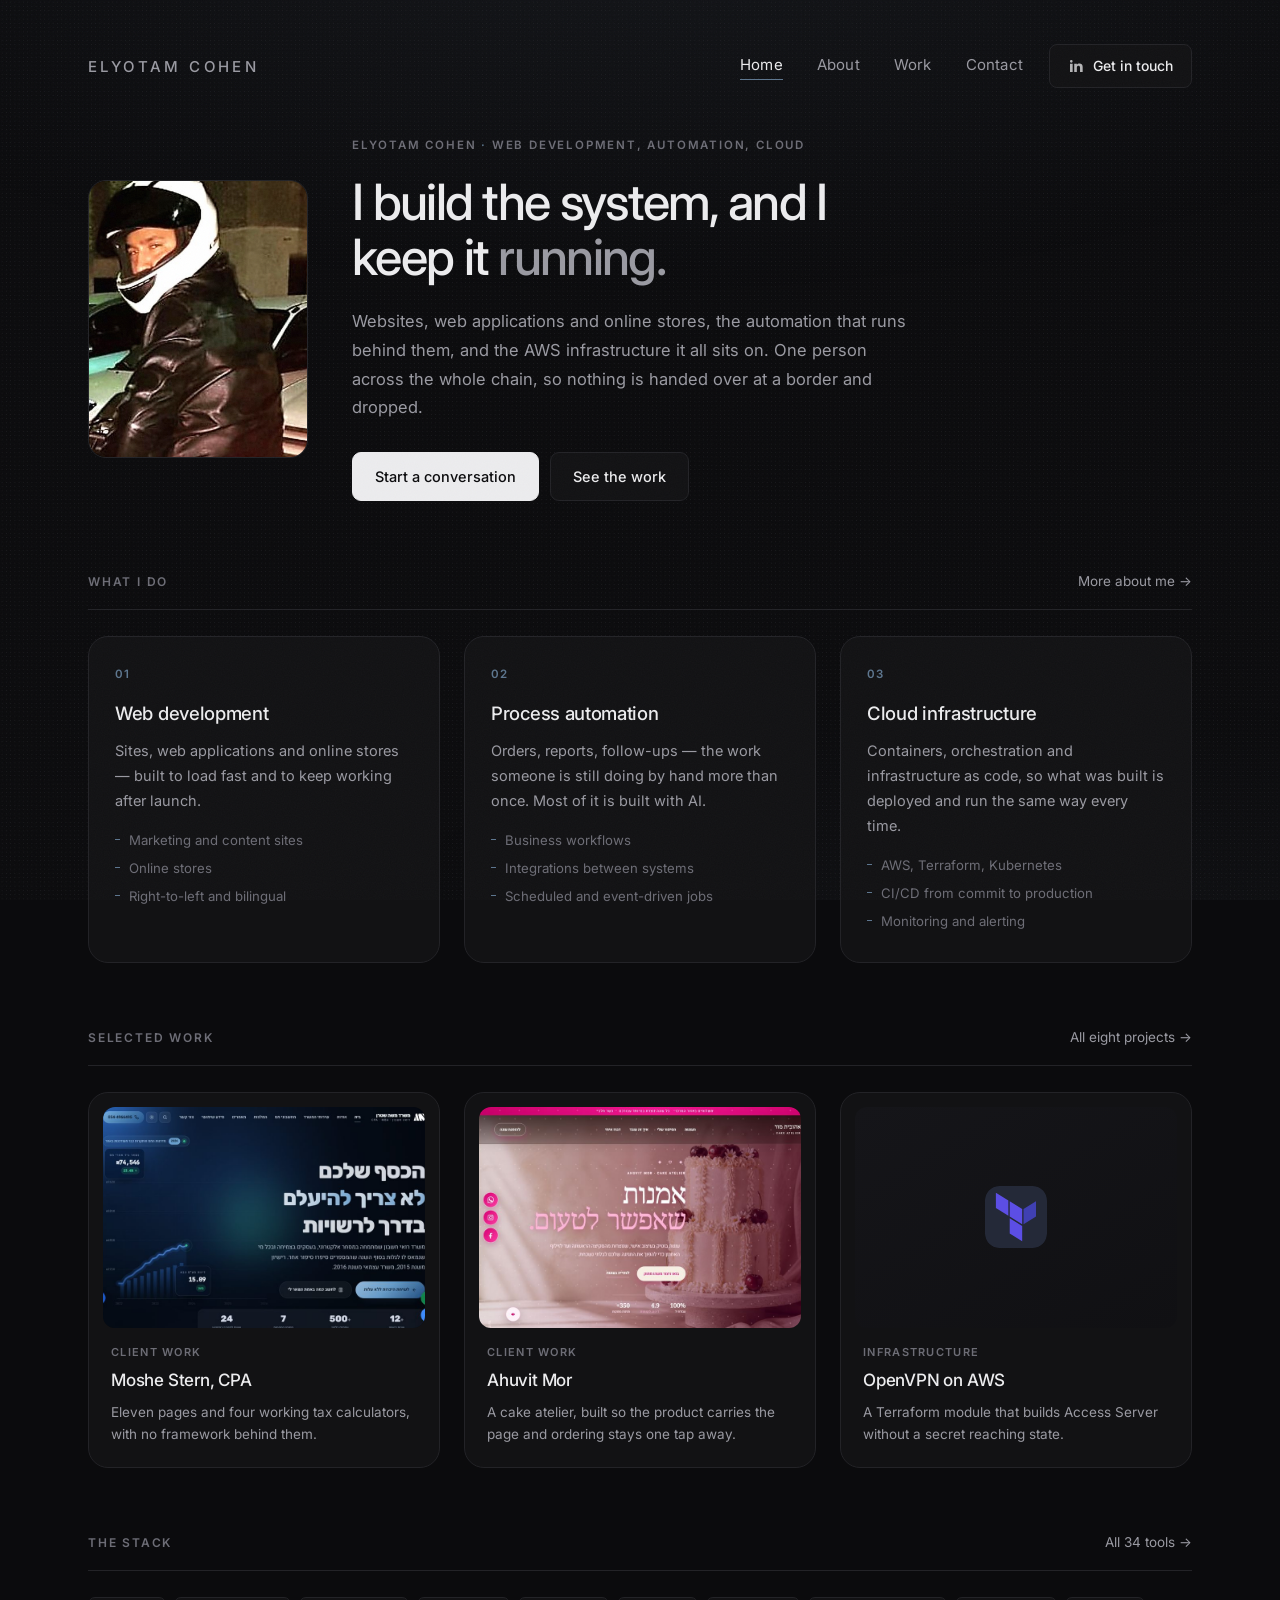
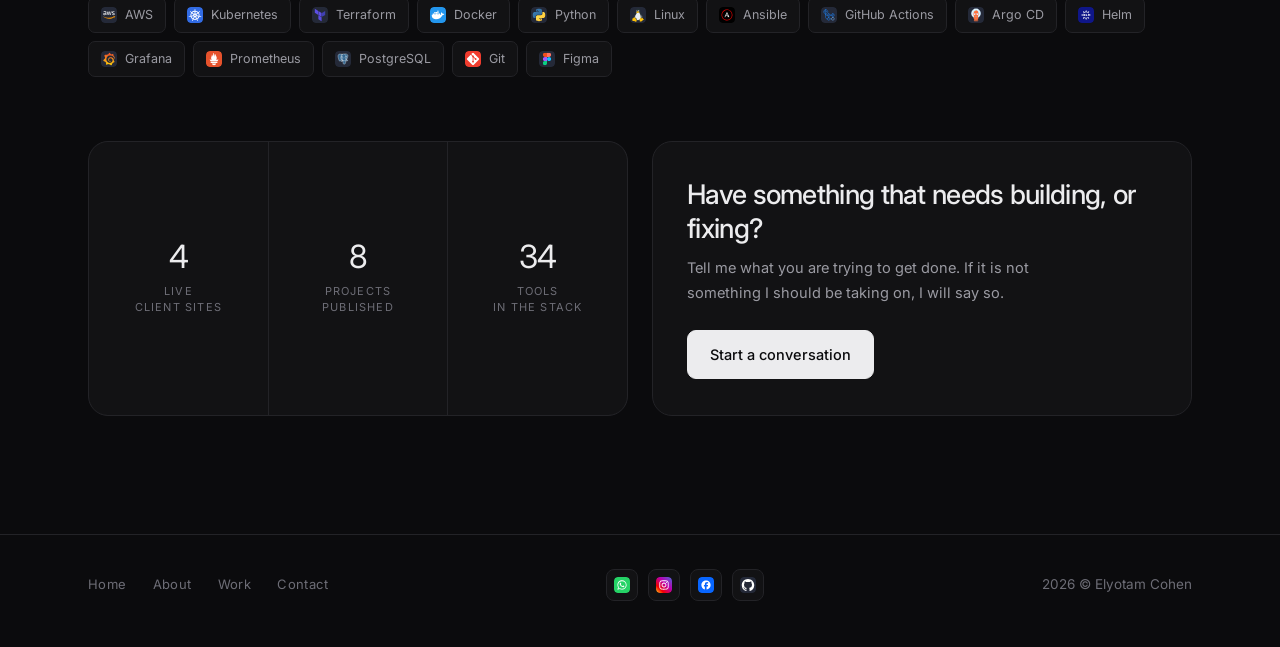
==== commit 165cd4ef: "Rebuild the home page around an offer The page never said what he does. A visitor landed on a name, " ====
--- a/index.html
+++ b/index.html
@@ -5,7 +5,7 @@
 <meta name="viewport" content="width=device-width, initial-scale=1">
 <title>Elyotam Cohen — Web Development &amp; AI Automation</title>
 <meta name="description" content="Elyotam Cohen builds websites, web applications and AI automation, and runs the cloud infrastructure behind them on AWS, Kubernetes and Terraform.">
-<meta name="theme-color" content="#0a0a0a">
+<meta name="theme-color" content="#0b0b0d">
 <link rel="canonical" href="https://elyotam.github.io/">
 <link rel="icon" href="assets/favicon.svg" type="image/svg+xml">
 <meta property="og:type" content="website">
@@ -27,185 +27,105 @@
 <link rel="stylesheet" href="assets/site.css">
 <link rel="preload" as="image" href="assets/portrait.jpg"
       imagesrcset="assets/portrait.jpg 380w, assets/portrait@2x.jpg 502w"
-      imagesizes="(max-width:680px) 90vw, 190px">
+      imagesizes="(max-width:760px) 90vw, 220px">
 <style>
-/* home page only: the bento arrangement */
-.bento{display:grid;grid-template-columns:repeat(22,1fr);
-  gap:var(--gap);padding-bottom:var(--gap)}
-.bento > *{min-width:0}   /* or a long line widens its own track */
-
-.hobby,.blob,.social{margin-top:36px}
-.stats,.cta{margin-top:36px}
-
-.id{grid-column:span 10;grid-row:span 2;display:flex;gap:26px;align-items:center;padding:28px}
-.mark{flex:0 0 190px;height:240px;border-radius:14px;overflow:hidden;position:relative;
-  background:#0c0f13;box-shadow:0 18px 38px rgba(0,0,0,.45)}
-.mark::after{content:"";position:absolute;inset:0;border-radius:inherit;pointer-events:none;
-  box-shadow:inset 0 0 0 1px rgba(255,255,255,.09)}
-.mark img{width:100%;height:100%;object-fit:cover;object-position:center;
-  transition:transform .6s cubic-bezier(.2,.7,.3,1)}
-.id:hover .mark img{transform:scale(1.05)}
-.id h1{margin:0 0 16px;font-size:clamp(27px,3.2vw,36px);font-weight:500;line-height:1.16;
-  letter-spacing:-.6px;color:var(--fg)}
-/* The roles used to be italic grey text behind a text-glyph diamond. Inter's
-   oblique is synthesised and the glyph renders differently on every platform,
-   so both are gone: upright type, a little more weight, and a real mark. No
-   pill around it -- the column is too narrow for one, and text that can wrap
-   survives every width. */
-.roles{display:flex;flex-direction:column;gap:13px}
-.roles span{display:flex;align-items:flex-start;gap:11px;
-  font-size:13.6px;font-weight:450;line-height:1.42;letter-spacing:.15px;color:#c8c8c8;
-  /* the column is 215px and the longest role wants 256px, so it will wrap
-     whatever happens; balance makes the two lines even instead of leaving one
-     orphaned word */
-  text-wrap:balance}
-.roles em{position:relative;flex:0 0 5px;width:5px;height:5px;margin-top:9px;
-  font-size:0;border-radius:50%;background:var(--accent-dim)}
-
-.ticker{grid-column:span 12;padding:0;min-height:53px;display:flex;align-items:center;
-  -webkit-mask-image:linear-gradient(90deg,transparent,#000 34px,#000 calc(100% - 34px),transparent);
-  mask-image:linear-gradient(90deg,transparent,#000 34px,#000 calc(100% - 34px),transparent)}
-.track{display:flex;align-items:center;animation:slide 30s linear infinite;white-space:nowrap;padding-left:24px}
-.track i{font-style:normal;display:inline-flex;align-items:center;gap:8px;font-size:11.5px;
-  letter-spacing:.6px;text-transform:uppercase;color:#c4c4c4}
-.track i img{width:18px;height:18px;border-radius:5px}
-.track s{text-decoration:none;color:#4d4d4d;margin:0 13px;font-size:12px}
-@keyframes slide{from{transform:translateX(0)}to{transform:translateX(-50%)}}
-
-/* 247px is the reference's own card height; the laptop needs the room */
-.about{grid-column:span 6;min-height:247px;display:flex;flex-direction:column;justify-content:flex-end}
-/* His card carries his own signature. Rather than draw a fake one, this is a
-   monogram: hollow letters, the same treatment as the neon and the ghost word,
-   so it reads as a mark and not as a forged hand. */
-.sig{position:absolute;left:0;right:0;top:44px;text-align:center;line-height:1;
-  font-size:74px;font-weight:200;letter-spacing:10px;text-indent:10px;
-  color:transparent;-webkit-text-stroke:1px rgba(160,232,238,.4);user-select:none;
-  filter:drop-shadow(0 0 14px rgba(11,132,145,.35))}
-.sig b{font-weight:200}
-.sig i{display:block;width:52px;height:1px;margin:16px auto 0;
-  background:linear-gradient(90deg,transparent,rgba(255,255,255,.3),transparent)}
-.showcase{grid-column:span 6;min-height:247px;display:flex;flex-direction:column;justify-content:flex-end}
-
-/* A laptop drawn in CSS rather than shipped as a PNG: it stays sharp on any
-   screen, and swapping the project means swapping one <img src>. */
-.laptop{position:absolute;left:50%;top:48px;transform:translateX(-50%);
-  width:168px;max-width:calc(100% - 72px)}
-.lid{position:relative;border-radius:11px;padding:6px 6px 7px;
-  background:linear-gradient(#212429,#141619);border:1px solid #383d43;
-  box-shadow:0 20px 40px rgba(0,0,0,.62),inset 0 1px 0 rgba(255,255,255,.07)}
-.lid .cam{position:absolute;left:50%;top:2.5px;transform:translateX(-50%);
-  width:3px;height:3px;border-radius:50%;background:#33383e}
-.screen{border-radius:5px;overflow:hidden;background:#000;aspect-ratio:16/10}
-.screen img{width:100%;height:100%;object-fit:cover;object-position:top;
-  transition:transform .5s ease}
-.showcase:hover .screen img{transform:scale(1.04)}
-.base{position:relative;width:114%;left:-7%;height:7px;
-  background:linear-gradient(#4c525a,#20242a);border-radius:0 0 8px 8px;
-  box-shadow:0 10px 18px rgba(0,0,0,.5)}
-.base::after{content:'';position:absolute;left:50%;top:0;transform:translateX(-50%);
-  width:17%;height:3.5px;background:#181b1f;border-radius:0 0 4px 4px}
-
-.ghostword{position:absolute;left:0;right:0;top:14px;text-align:center;
-  font-size:32px;font-weight:800;letter-spacing:0;line-height:1;
-  transform:scaleX(.86);            /* his face is condensed; Inter is not */
-  color:rgba(255,255,255,.17);      /* lightens whatever is behind it, so the
-                                       orange hover needs no second colour */
-  user-select:none}
-
-.hobby{grid-column:span 5;min-height:213px;display:flex;flex-direction:column;justify-content:flex-end}
-.hobby .badge{position:absolute;left:22px;right:22px;top:24px;height:96px;border-radius:20px;
-  overflow:hidden;border:1px solid #33241d;box-shadow:0 12px 26px rgba(0,0,0,.4)}
-.hobby .badge img{width:100%;height:100%;object-fit:cover;display:block;
-  transition:transform .6s cubic-bezier(.2,.7,.3,1)}
-.hobby:hover .badge img{transform:scale(1.06)}
-/* This was a magenta neon sign. It is a statement panel now: the same slot in
-   the grid, carrying a line rather than a light show. */
-.blob{grid-column:span 9;min-height:213px;display:flex;flex-direction:column;
-  justify-content:center;padding:34px 38px;
-  background:linear-gradient(150deg,#141418,#0e0e11 60%,#101014)}
-.blob p{margin:0;font-size:clamp(21px,2.5vw,29px);font-weight:400;line-height:1.32;
-  letter-spacing:-.6px;color:var(--fg);max-width:20ch}
-.blob p b{font-weight:400;color:var(--accent)}
-.blob .sub{margin:14px 0 0;font-size:13.5px;line-height:1.6;color:var(--dim);
-  letter-spacing:.1px;max-width:34ch}
-.social{grid-column:span 8;min-height:213px;display:flex;flex-direction:column;justify-content:flex-end}
-.orbwrap{position:absolute;left:22px;right:22px;top:22px;background:#101012;border:1px solid var(--line);
-  border-radius:var(--ri);padding:22px;display:flex;gap:16px;justify-content:center}
-.orb{position:relative;z-index:10;width:68px;height:68px;border-radius:50%;background:#141414;
-  border:1px solid #2e2e2e;display:grid;place-items:center;transition:.2s}
-/* the tiles are brand-coloured now, so inverting them on a white orb read
-   wrong; they lift and glow instead */
-.orb{transition:transform .22s cubic-bezier(.2,.7,.3,1),border-color .22s,box-shadow .22s}
-.orb:nth-child(1):hover{box-shadow:0 10px 24px rgba(37,211,102,.28)}
-.orb:nth-child(2):hover{box-shadow:0 10px 24px rgba(200,50,150,.30)}
-.orb:nth-child(3):hover{box-shadow:0 10px 24px rgba(8,102,255,.30)}
-.orb img{width:34px;height:34px}
-.orb b{font-size:15px;font-weight:600;color:#bdbdbd;letter-spacing:.5px}
-
-.stats{grid-column:span 11;min-height:170px;padding:16px;display:grid;grid-template-columns:repeat(3,1fr);gap:18px}
-.cell{border-radius:var(--ri);padding:12px 8px;position:relative;
-  display:flex;flex-direction:column;align-items:center;justify-content:center;gap:8px;
-  text-align:center;background:#1c1c1c;border:1px solid #282828;
-  transition:border-color .3s,background .3s}
-.stats:hover .cell{border-color:#343434;background:#1f1f1f}
-.cell b{font-size:33px;font-weight:400;line-height:1;letter-spacing:-.5px}
-
-.cell small{font-size:11.5px;color:var(--faint);line-height:1.35;text-transform:uppercase;letter-spacing:.3px}
-.cta{grid-column:span 11;min-height:170px;display:flex;flex-direction:column;justify-content:center;padding:28px}
-.cta h2{margin:0;font-size:clamp(30px,4.4vw,46px);font-weight:400;line-height:1.16;letter-spacing:-1px}
-.grad{color:var(--accent)}
-
-
-/* hover states lifted from the reference: the cards recolour, they do not move */
-
-.cta:hover{background:#1b1b20;border-color:#3a3a42}
-.cta:hover .grad{color:#b8cde0}
-
-/* the social orbs flip to white */
-/* nav items lift, which is the one place he does move something */
-.top nav a{transition:.2s;border-radius:9px;padding:4px 2px}
-.top nav a:hover{transform:translateY(-2px)}
-
-/* the card gets wider on the way down, so the laptop and the word grow with
-   it -- and the card gets the height that needs */
-@media (max-width:980px){
-  .about,.showcase{min-height:300px}
-  .ghostword{top:18px;font-size:42px}
-  .laptop{top:60px;width:230px}
-  .sig{top:52px}
+main{padding-bottom:20px}
+.band{padding:0 0 64px}
+
+/* ---------------------------------------------------------------- the hero */
+.hero{display:grid;grid-template-columns:220px 1fr;gap:44px;align-items:center;
+  padding:14px 0 70px}
+.hero > *{min-width:0}
+.hero .shot{border-radius:18px;overflow:hidden;background:#0c0c0f;border:1px solid var(--line)}
+.hero .shot img{width:100%;height:auto;aspect-ratio:380/480;object-fit:cover;display:block}
+.eyebrow{margin:0 0 20px;font-size:11.5px;font-weight:600;letter-spacing:1.8px;
+  text-transform:uppercase;color:var(--faint)}
+.eyebrow span{color:var(--accent-dim)}
+.hero h1{margin:0 0 22px;font-size:clamp(30px,4.5vw,50px);font-weight:500;line-height:1.1;
+  letter-spacing:-1.7px;max-width:17ch}
+.hero h1 em{font-style:normal;color:var(--dim)}
+.hero .lede{margin:0 0 30px;font-size:16.5px;line-height:1.75;color:var(--dim);max-width:56ch}
+.acts{display:flex;gap:11px;flex-wrap:wrap}
+.btn{display:inline-flex;align-items:center;gap:9px;padding:12px 22px;border-radius:9px;
+  border:1px solid var(--line);background:var(--surface);font-size:14.5px;font-weight:500;
+  transition:border-color .2s,background .2s,color .2s}
+.btn:hover{border-color:#3a3a42;background:var(--raised)}
+.btn.key{background:var(--fg);border-color:var(--fg);color:#0b0b0d}
+.btn.key:hover{background:#fff;border-color:#fff}
+
+/* ------------------------------------------------------------ band heading */
+.bandhead{display:flex;align-items:baseline;justify-content:space-between;gap:20px;
+  margin:0 0 26px;padding-bottom:16px;border-bottom:1px solid var(--line)}
+.bandhead h2{margin:0;font-size:12px;font-weight:600;letter-spacing:1.8px;
+  text-transform:uppercase;color:var(--faint)}
+.bandhead a{font-size:13.5px;color:var(--dim);white-space:nowrap;transition:color .2s}
+.bandhead a:hover{color:var(--fg)}
+
+/* --------------------------------------------------------------- what I do */
+.svcs{display:grid;grid-template-columns:repeat(3,1fr);gap:var(--gap)}
+.svcs > *{min-width:0}
+.svc{padding:28px 26px 30px}
+.svc .no{display:block;font-size:11.5px;font-weight:600;letter-spacing:1.4px;
+  color:var(--accent-dim);margin:0 0 16px}
+.svc h3{margin:0 0 10px;font-size:18.5px;font-weight:500;letter-spacing:-.3px}
+.svc > p{margin:0;font-size:14.5px;line-height:1.72;color:var(--dim)}
+.svc ul{margin:16px 0 0;padding:0;list-style:none;display:grid;gap:7px}
+.svc li{font-size:13.2px;color:var(--faint);padding-left:14px;position:relative}
+.svc li::before{content:"";position:absolute;left:0;top:9px;width:5px;height:1px;
+  background:var(--accent-dim)}
+
+/* ----------------------------------------------------------- selected work */
+.work3{display:grid;grid-template-columns:repeat(3,1fr);gap:var(--gap)}
+.work3 > *{min-width:0}
+.wk{padding:14px 14px 22px;display:flex;flex-direction:column}
+.wk .shot{border-radius:12px;overflow:hidden;background:#0c0c0f;margin-bottom:16px}
+.wk .shot img{width:100%;aspect-ratio:16/11;object-fit:cover;object-position:top;
+  display:block;transition:transform .6s cubic-bezier(.2,.7,.3,1)}
+.wk .shot.glyph{display:grid;place-items:center;aspect-ratio:16/11;
+  background:linear-gradient(150deg,#151519,#101013)}
+.wk .shot.glyph img{width:62px !important;height:62px !important;aspect-ratio:auto;
+  border-radius:14px}
+.wk:hover .shot img{transform:scale(1.04)}
+.wk .meta{padding:0 8px}
+.wk .cat{margin:0 0 5px;font-size:11px;font-weight:600;letter-spacing:1.3px;
+  text-transform:uppercase;color:var(--faint)}
+.wk h3{margin:0 0 7px;font-size:17px;font-weight:500;letter-spacing:-.2px}
+.wk .sum{margin:0;font-size:13.5px;line-height:1.65;color:var(--dim)}
+
+/* ------------------------------------------------------------------ close */
+.close{display:grid;grid-template-columns:1fr 1fr;gap:var(--gap);align-items:stretch}
+.close > *{min-width:0}
+.figures{display:grid;grid-template-columns:repeat(3,1fr);gap:1px;background:var(--line);
+  border:1px solid var(--line);border-radius:var(--r);overflow:hidden}
+.fig{background:var(--surface);padding:32px 18px;text-align:center;
+  display:flex;flex-direction:column;justify-content:center}
+.fig b{display:block;font-size:32px;font-weight:400;letter-spacing:-1px;line-height:1}
+.fig small{display:block;margin-top:10px;font-size:11px;letter-spacing:1.2px;
+  text-transform:uppercase;color:var(--faint);line-height:1.5}
+.hire{padding:36px 34px;display:flex;flex-direction:column;justify-content:center}
+.hire h2{margin:0 0 10px;font-size:clamp(21px,2.6vw,27px);font-weight:500;
+  letter-spacing:-.7px;line-height:1.26}
+.hire p{margin:0 0 24px;font-size:14.6px;line-height:1.7;color:var(--dim);max-width:44ch}
+
+/* ------------------------------------------------------------------ stack */
+.tools{display:flex;flex-wrap:wrap;gap:8px}
+.tools span{display:inline-flex;align-items:center;gap:8px;font-size:12.5px;color:var(--dim);
+  background:var(--surface);border:1px solid var(--line);border-radius:7px;padding:7px 12px;
+  transition:border-color .2s,color .2s}
+.tools span:hover{border-color:#33333a;color:var(--fg)}
+.tools img{width:16px;height:16px;border-radius:4px}
+
+@media (max-width:900px){
+  .hero{grid-template-columns:170px 1fr;gap:30px;padding-bottom:52px}
+  .svcs,.work3{grid-template-columns:1fr 1fr}
+  .close{grid-template-columns:1fr}
+  .band{padding-bottom:48px}
 }
 @media (max-width:680px){
-  .about,.showcase{min-height:330px}
-  .ghostword{top:20px;font-size:46px}
-  .laptop{top:66px;width:270px}
-  .sig{top:60px}
-}
-
-@media (max-width:980px){
-  .id,.cta,.stats,.ticker{grid-column:span 22}
-  .id{grid-row:auto}
-  .about,.showcase{grid-column:span 11}
-  .hobby{grid-column:span 8}.blob{grid-column:span 14}.social{grid-column:span 22}
-}
-@media (max-width:680px){
-  /* 22 columns cannot shrink past 21 gaps (504px), so the grid has to go
-     single-column here rather than just re-spanning the cards */
-  .bento{grid-template-columns:1fr}
-  .bento > *{grid-column:auto;grid-row:auto}
-  .hobby,.blob,.social,.stats,.cta{margin-top:0}
-  .id{flex-direction:column;align-items:flex-start;padding:26px}
-  .mark{width:100%;flex:0 0 auto;height:260px}
-  .stats{grid-template-columns:repeat(3,1fr);gap:10px;padding:14px;min-height:0}
-  .cell b{font-size:26px}
-  .cell small{font-size:10.5px}
-}
-@media (max-width:430px){
-  .stats{grid-template-columns:1fr}
-  .cell{padding:16px 8px}
-}
-@media (prefers-reduced-motion:reduce){
-  .track,.blob::before,.blob::after,.neon{animation:none}
-  .id h1{animation:none;background:none;color:var(--fg)}
+  .hero{grid-template-columns:1fr;gap:26px}
+  .hero .shot{max-width:200px}
+  .svcs,.work3{grid-template-columns:1fr}
+  .figures{grid-template-columns:1fr}
 }
 </style>
 </head>
@@ -213,105 +133,140 @@
 
 <div class="wrap">
   <div class="top">
-    <div class="ghost">Elyotam Cohen</div>
+    <a class="ghost" href="./">Elyotam Cohen</a>
     <button class="burger" id="burger" aria-expanded="false" aria-controls="nav">Menu</button>
     <nav id="nav">
-      <a class="on" href="#top">Home</a>
+      <a class="on" href="./">Home</a>
       <a href="about.html">About</a>
-      <a href="projects.html">My Projects</a>
+      <a href="projects.html">Work</a>
       <a href="contact.html">Contact</a>
     </nav>
     <a class="pill" href="contact.html">
       <svg viewBox="0 0 24 24"><path d="M6.94 5a2 2 0 1 1-4-.002 2 2 0 0 1 4 .002M7 8.48H3V21h4zm6.32 0H9.34V21h3.92v-6.57c0-3.66 4.77-4 4.77 0V21H22v-7.93c0-6.17-7.06-5.94-8.72-2.91z"/></svg>
-      Let&rsquo;s Connect!
+      Get in touch
     </a>
   </div>
 
-  <main class="bento" id="top">
-
-    <section class="box id reveal">
-      <a class="overlay" href="about.html" aria-label="More about me"></a>
-      <div class="mark"><img src="assets/portrait.jpg"
-        srcset="assets/portrait.jpg 380w, assets/portrait@2x.jpg 502w"
-        sizes="(max-width:680px) 90vw, 190px"
-        alt="Elyotam Cohen" width="380" height="480"
-        fetchpriority="high" decoding="async"></div>
+  <main>
+
+    <section class="hero reveal">
+      <div class="shot">
+        <img src="assets/portrait.jpg"
+             srcset="assets/portrait.jpg 380w, assets/portrait@2x.jpg 502w"
+             sizes="(max-width:760px) 90vw, 220px"
+             alt="Elyotam Cohen" width="380" height="480"
+             fetchpriority="high" decoding="async">
+      </div>
       <div>
-        <h1>Elyotam<br>Cohen</h1>
-        <div class="roles">
-          <span><em></em>Web Development &amp; AI Automation</span>
-          <span><em></em>Cloud Infrastructure &amp; DevOps</span>
+        <p class="eyebrow">Elyotam Cohen <span>&middot;</span> Web development, automation, cloud</p>
+        <h1>I build the system, and I keep it <em>running.</em></h1>
+        <p class="lede">Websites, web applications and online stores, the automation that
+          runs behind them, and the AWS infrastructure it all sits on. One person across
+          the whole chain, so nothing is handed over at a border and dropped.</p>
+        <div class="acts">
+          <a class="btn key" href="contact.html">Start a conversation</a>
+          <a class="btn" href="projects.html">See the work</a>
         </div>
       </div>
-      <span class="plus"><svg viewBox="0 0 24 24" fill="none" aria-hidden="true"><path d="M7 17 17 7M9 7h8v8" stroke="currentColor" stroke-width="1.5" stroke-linecap="round" stroke-linejoin="round"/></svg></span>
-    </section>
-
-    <section class="box ticker reveal" aria-label="Tools">
-      <a class="overlay" href="about.html#stack" aria-label="The full stack"></a>
-      <div class="track" id="track"></div>
-    </section>
-
-    <a class="box about reveal" href="about.html">
-      <div class="sig" aria-hidden="true"><b>EC</b><i></i></div>
-      <p class="kicker">Background</p>
-      <h2 class="title">More about me</h2>
-      <span class="plus"><svg viewBox="0 0 24 24" fill="none" aria-hidden="true"><path d="M7 17 17 7M9 7h8v8" stroke="currentColor" stroke-width="1.5" stroke-linecap="round" stroke-linejoin="round"/></svg></span>
-    </a>
-
-    <a class="box showcase reveal" href="projects.html">
-      <div class="ghostword" aria-hidden="true">PROJECTS</div>
-      <div class="laptop" aria-hidden="true">
-        <div class="lid">
-          <span class="cam"></span>
-          <div class="screen"><img src="assets/work/cpa-ms.jpg" alt="" loading="lazy"></div>
+    </section>
+
+    <section class="band reveal">
+      <div class="bandhead">
+        <h2>What I do</h2>
+        <a href="about.html">More about me &rarr;</a>
+      </div>
+      <div class="svcs">
+        <article class="box svc">
+          <span class="no">01</span>
+          <h3>Web development</h3>
+          <p>Sites, web applications and online stores &mdash; built to load fast and to
+            keep working after launch.</p>
+          <ul>
+            <li>Marketing and content sites</li>
+            <li>Online stores</li>
+            <li>Right-to-left and bilingual</li>
+          </ul>
+        </article>
+        <article class="box svc">
+          <span class="no">02</span>
+          <h3>Process automation</h3>
+          <p>Orders, reports, follow-ups &mdash; the work someone is still doing by hand
+            more than once. Most of it is built with AI.</p>
+          <ul>
+            <li>Business workflows</li>
+            <li>Integrations between systems</li>
+            <li>Scheduled and event-driven jobs</li>
+          </ul>
+        </article>
+        <article class="box svc">
+          <span class="no">03</span>
+          <h3>Cloud infrastructure</h3>
+          <p>Containers, orchestration and infrastructure as code, so what was built is
+            deployed and run the same way every time.</p>
+          <ul>
+            <li>AWS, Terraform, Kubernetes</li>
+            <li>CI/CD from commit to production</li>
+            <li>Monitoring and alerting</li>
+          </ul>
+        </article>
+      </div>
+    </section>
+
+    <section class="band reveal">
+      <div class="bandhead">
+        <h2>Selected work</h2>
+        <a href="projects.html">All eight projects &rarr;</a>
+      </div>
+      <div class="work3">
+        <a class="box wk" href="https://elyotam.github.io/cpa-ms/" rel="noopener">
+          <div class="shot"><img src="assets/work/cpa-ms.jpg" alt="Moshe Stern CPA" loading="lazy"></div>
+          <div class="meta">
+            <p class="cat">Client work</p>
+            <h3>Moshe Stern, CPA</h3>
+            <p class="sum">Eleven pages and four working tax calculators, with no framework behind them.</p>
+          </div>
+        </a>
+        <a class="box wk" href="https://elyotam.github.io/ahuvit-website/" rel="noopener">
+          <div class="shot"><img src="assets/work/ahuvit-website.jpg" alt="Ahuvit Mor" loading="lazy"></div>
+          <div class="meta">
+            <p class="cat">Client work</p>
+            <h3>Ahuvit Mor</h3>
+            <p class="sum">A cake atelier, built so the product carries the page and ordering stays one tap away.</p>
+          </div>
+        </a>
+        <a class="box wk" href="openvpn.html">
+          <div class="shot glyph"><img src="assets/icons/terraform.svg" alt="" loading="lazy"></div>
+          <div class="meta">
+            <p class="cat">Infrastructure</p>
+            <h3>OpenVPN on AWS</h3>
+            <p class="sum">A Terraform module that builds Access Server without a secret reaching state.</p>
+          </div>
+        </a>
+      </div>
+    </section>
+
+    <section class="band reveal">
+      <div class="bandhead">
+        <h2>The stack</h2>
+        <a href="about.html#stack">All 34 tools &rarr;</a>
+      </div>
+      <div class="tools" id="tools"></div>
+    </section>
+
+    <section class="band close reveal">
+      <div class="figures">
+        <div class="fig"><b>4</b><small>Live<br>client sites</small></div>
+        <div class="fig"><b>8</b><small>Projects<br>published</small></div>
+        <div class="fig"><b>34</b><small>Tools<br>in the stack</small></div>
+      </div>
+      <div class="box hire">
+        <h2>Have something that needs building, or fixing?</h2>
+        <p>Tell me what you are trying to get done. If it is not something I should be
+          taking on, I will say so.</p>
+        <div class="acts">
+          <a class="btn key" href="contact.html">Start a conversation</a>
         </div>
-        <div class="base"></div>
-      </div>
-      <p class="kicker">Selected work</p>
-      <h2 class="title">Eight projects</h2>
-      <span class="plus"><svg viewBox="0 0 24 24" fill="none" aria-hidden="true"><path d="M7 17 17 7M9 7h8v8" stroke="currentColor" stroke-width="1.5" stroke-linecap="round" stroke-linejoin="round"/></svg></span>
-    </a>
-
-    <a class="box hobby reveal" id="shop"
-       href="https://www.etsy.com/shop/ColorCatt" rel="noopener">
-      <div class="badge"><img src="assets/work/etsy.svg" alt=""></div>
-      <p class="kicker">Side project</p>
-      <h2 class="title">ColorCatt</h2>
-      <span class="plus"><svg viewBox="0 0 24 24" fill="none" aria-hidden="true"><path d="M7 17 17 7M9 7h8v8" stroke="currentColor" stroke-width="1.5" stroke-linecap="round" stroke-linejoin="round"/></svg></span>
-    </a>
-
-    <section class="box blob reveal" aria-label="How I work">
-      <a class="overlay" href="about.html" aria-label="More about me"></a>
-      <p>Build it, ship it, <b>then keep it running.</b></p>
-      <p class="sub">The same person writes the code and owns the server it lands on.</p>
-    </section>
-
-    <section class="box social reveal" id="contact">
-      <a class="overlay" href="contact.html" aria-label="Ways to reach me"></a>
-      <div class="orbwrap">
-        <a class="orb" href="https://wa.me/972522057074?text=%D7%94%D7%99%D7%99%2C%20%D7%94%D7%92%D7%A2%D7%AA%D7%99%20%D7%9E%D7%94%D7%90%D7%AA%D7%A8%20%D7%A9%D7%9C%D7%9A%20%D7%95%D7%90%D7%A9%D7%9E%D7%97%20%D7%9C%D7%93%D7%91%D7%A8%20%D7%A2%D7%9C%20%D7%A4%D7%A8%D7%95%D7%99%D7%A7%D7%98%20%F0%9F%91%8B" target="_blank" rel="noopener" aria-label="WhatsApp">
-          <img src="assets/icons/whatsapp.svg" alt=""></a>
-        <a class="orb" href="https://www.instagram.com/yotamcohenn/" target="_blank" rel="noopener" aria-label="Instagram">
-          <img src="assets/icons/instagram.svg" alt=""></a>
-        <a class="orb" href="https://www.facebook.com/Elyotamcohen" target="_blank" rel="noopener" aria-label="Facebook">
-          <img src="assets/icons/facebook.svg" alt=""></a>
-      </div>
-      <p class="kicker">Say hello</p>
-      <h2 class="title">Find me here</h2>
-      <span class="plus"><svg viewBox="0 0 24 24" fill="none" aria-hidden="true"><path d="M7 17 17 7M9 7h8v8" stroke="currentColor" stroke-width="1.5" stroke-linecap="round" stroke-linejoin="round"/></svg></span>
-    </section>
-
-    <section class="box stats reveal">
-      <a class="overlay" href="contact.html" aria-label="Ways to reach me"></a>
-      <div class="cell r"><b id="sRepos">10</b><small>Public<br>repositories</small></div>
-      <div class="cell s"><b>4</b><small>Live<br>client sites</small></div>
-      <div class="cell t"><b>34</b><small>Tools<br>in the stack</small></div>
-    </section>
-
-    <section class="box cta reveal">
-      <a class="overlay" href="contact.html" aria-label="Get in touch"></a>
-      <h2>Let&rsquo;s<br>work <span class="grad">together.</span></h2>
-      <span class="plus"><svg viewBox="0 0 24 24" fill="none" aria-hidden="true"><path d="M7 17 17 7M9 7h8v8" stroke="currentColor" stroke-width="1.5" stroke-linecap="round" stroke-linejoin="round"/></svg></span>
+      </div>
     </section>
 
   </main>
@@ -321,8 +276,14 @@
   <div class="inner">
     <nav>
       <a href="./">Home</a><a href="about.html">About</a>
-      <a href="projects.html">Projects</a><a href="contact.html">Contact</a>
+      <a href="projects.html">Work</a><a href="contact.html">Contact</a>
     </nav>
+    <div class="fsoc">
+      <a href="https://wa.me/972522057074?text=%D7%94%D7%99%D7%99%2C%20%D7%94%D7%92%D7%A2%D7%AA%D7%99%20%D7%9E%D7%94%D7%90%D7%AA%D7%A8%20%D7%A9%D7%9C%D7%9A%20%D7%95%D7%90%D7%A9%D7%9E%D7%97%20%D7%9C%D7%93%D7%91%D7%A8%20%D7%A2%D7%9C%20%D7%A4%D7%A8%D7%95%D7%99%D7%A7%D7%98%20%F0%9F%91%8B" target="_blank" rel="noopener" aria-label="WhatsApp"><img src="assets/icons/whatsapp.svg" alt=""></a>
+      <a href="https://www.instagram.com/yotamcohenn/" target="_blank" rel="noopener" aria-label="Instagram"><img src="assets/icons/instagram.svg" alt=""></a>
+      <a href="https://www.facebook.com/Elyotamcohen" target="_blank" rel="noopener" aria-label="Facebook"><img src="assets/icons/facebook.svg" alt=""></a>
+      <a href="https://github.com/elyotam" target="_blank" rel="noopener" aria-label="GitHub"><img src="assets/icons/github.svg" alt=""></a>
+    </div>
     <div><span id="yr">2026</span> &copy; Elyotam Cohen</div>
   </div>
 </footer>
@@ -330,20 +291,16 @@
 <script src="assets/site.js"></script>
 <script src="assets/cursor.js"></script>
 <script>
-/* home-page extras: the ticker contents and the one live figure */
-var TICK = [['aws','AWS'],['kubernetes','Kubernetes'],['terraform','Terraform'],
+/* the stack strip: named, rather than left as bare logos */
+var TOOLS = [['aws','AWS'],['kubernetes','Kubernetes'],['terraform','Terraform'],
   ['docker','Docker'],['py','Python'],['linux','Linux'],['ansible','Ansible'],
-  ['githubactions','GH Actions'],['grafana','Grafana'],['figma','Figma'],['git','Git']];
-var half = TICK.map(function (p) {
-  return '<i><img src="assets/icons/' + p[0] + '.svg" alt="" loading="lazy">' +
-         p[1] + '</i><s>&#10038;</s>';
+  ['githubactions','GitHub Actions'],['argocd','Argo CD'],['helm','Helm'],
+  ['grafana','Grafana'],['prometheus','Prometheus'],['postgres','PostgreSQL'],
+  ['git','Git'],['figma','Figma']];
+document.getElementById('tools').innerHTML = TOOLS.map(function (t) {
+  return '<span><img src="assets/icons/' + t[0] + '.svg" alt="" loading="lazy">' +
+         t[1] + '</span>';
 }).join('');
-document.getElementById('track').innerHTML = half + half;
-
-fetch('https://api.github.com/users/elyotam')
-  .then(function (r) { return r.ok ? r.json() : Promise.reject(); })
-  .then(function (u) { document.getElementById('sRepos').textContent = u.public_repos; })
-  .catch(function () { /* rate limited: the seeded figure stays */ });
 </script>
 </body>
 </html>
--- a/assets/site.css
+++ b/assets/site.css
@@ -109,6 +109,11 @@
 footer nav{display:flex;gap:26px;font-size:13px;letter-spacing:.4px;color:var(--faint)}
 footer a:hover{color:var(--fg)}
 footer .by{color:var(--dim)}
+footer .fsoc{display:flex;gap:10px;margin-left:auto;margin-right:auto}
+footer .fsoc a{display:grid;place-items:center;width:32px;height:32px;border-radius:8px;
+  border:1px solid var(--line);background:var(--surface);transition:border-color .2s,transform .2s}
+footer .fsoc a:hover{border-color:#3a3a42;transform:translateY(-2px)}
+footer .fsoc img{width:16px;height:16px;border-radius:4px}
 
 .reveal{opacity:0;transform:translateY(12px);transition:opacity .5s ease,transform .5s ease}
 .reveal.in{opacity:1;transform:none}
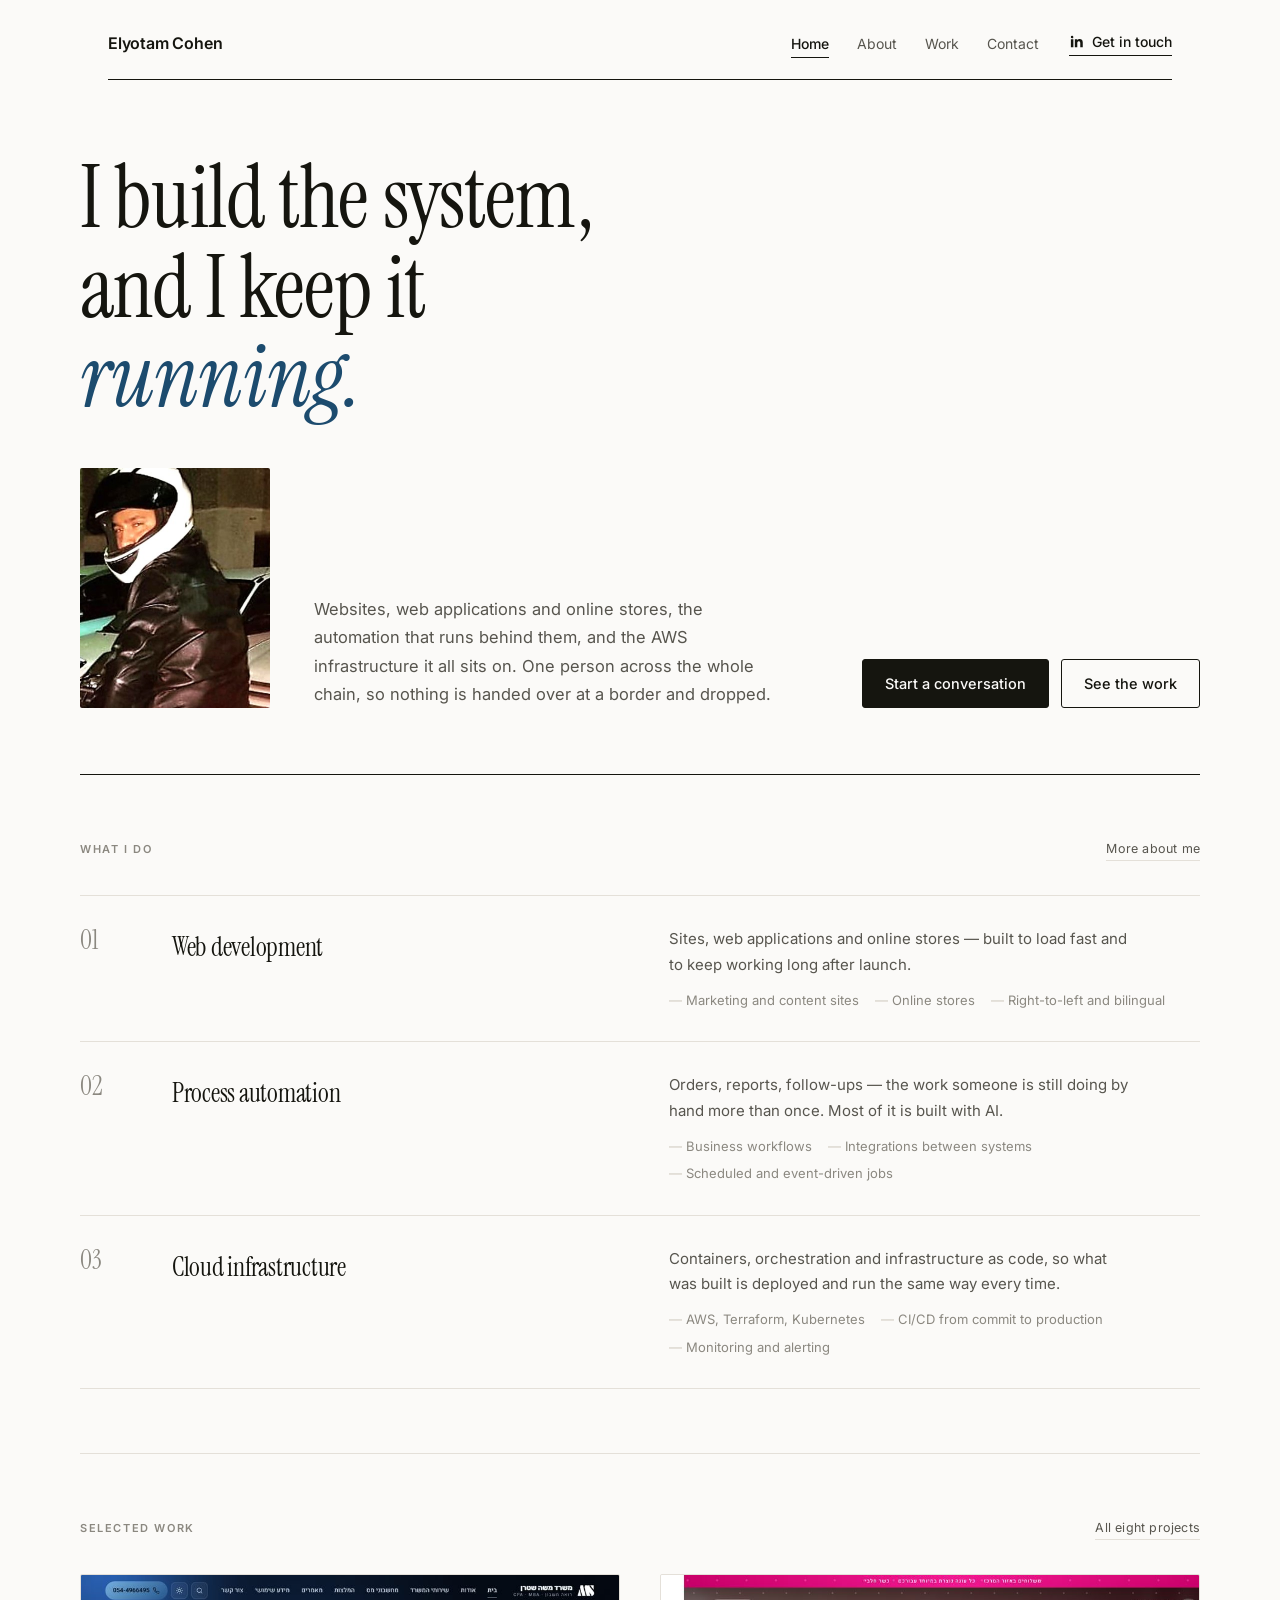
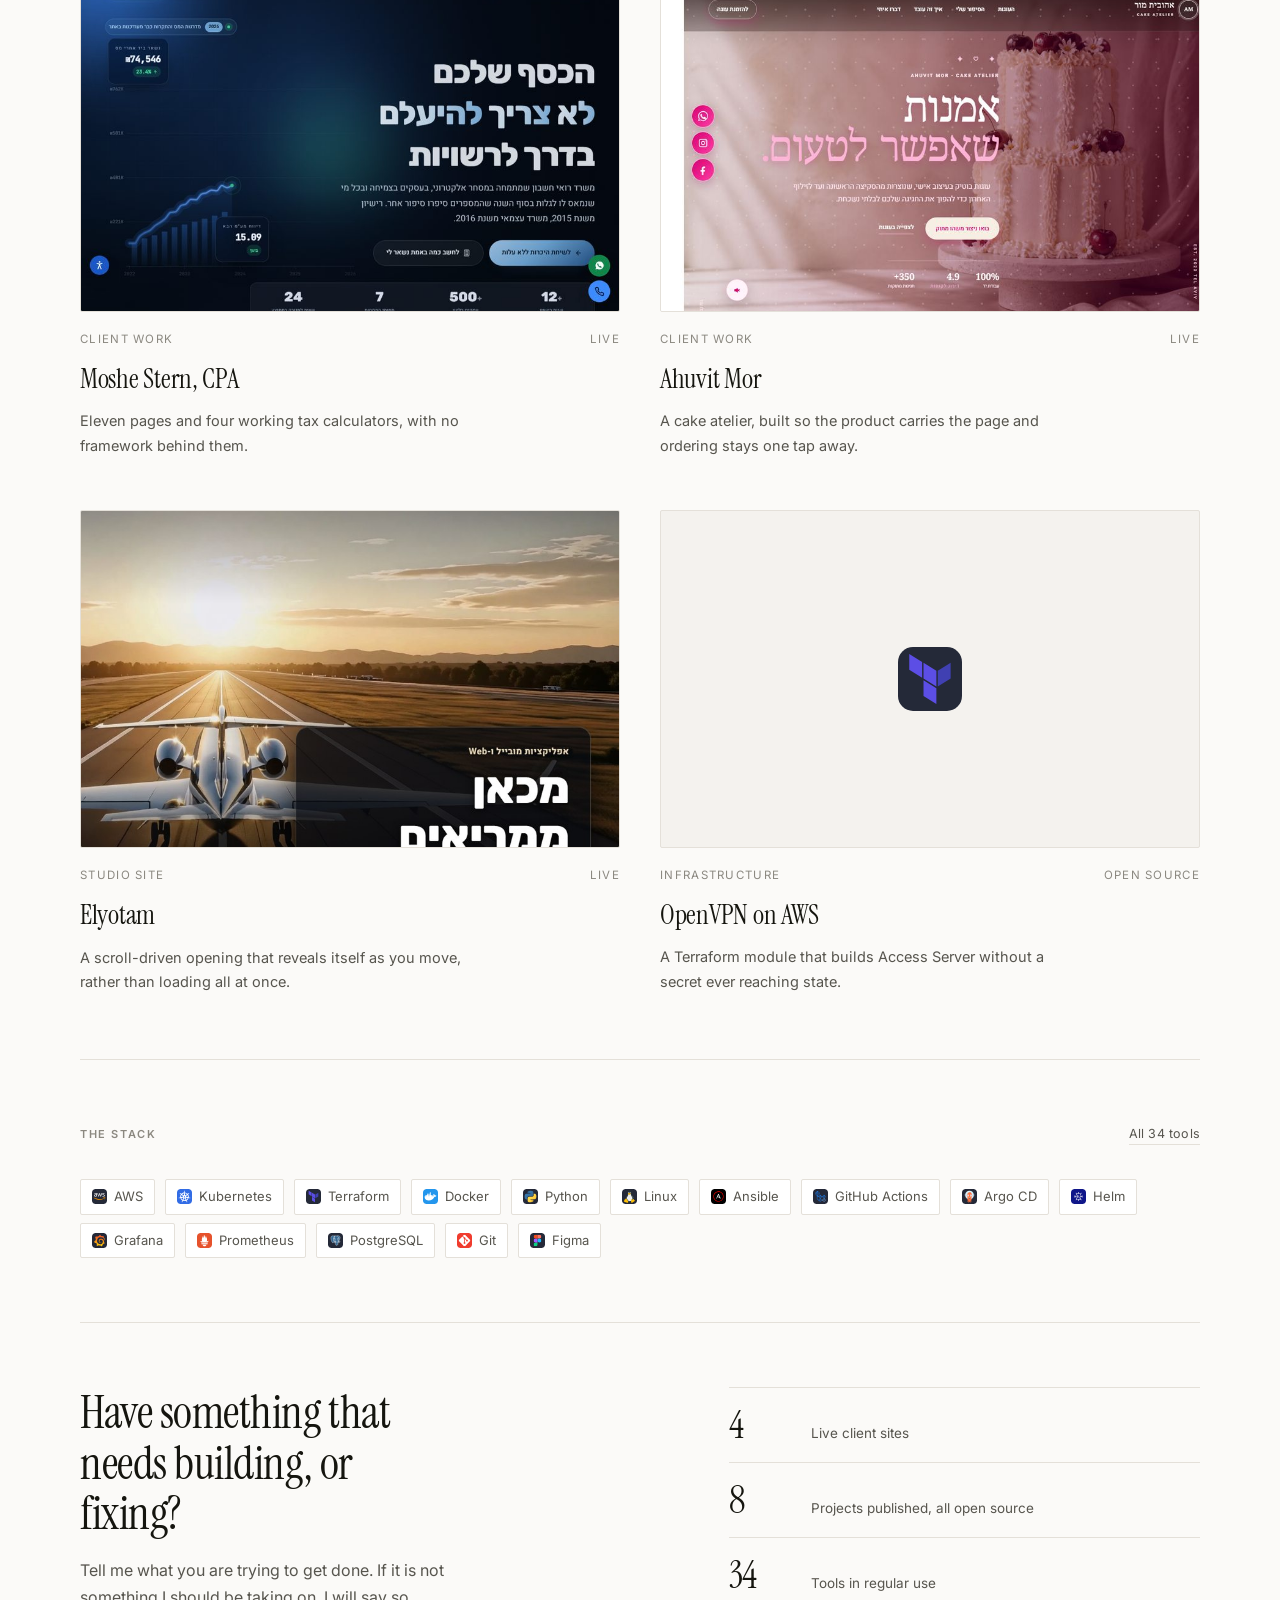
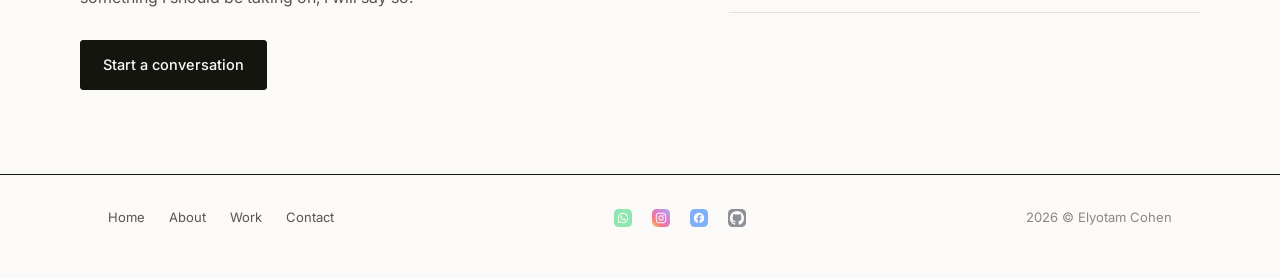
==== commit 6317bb70: "Light and editorial, across the whole site Four rounds of "make it more professional" all produced v" ====
--- a/index.html
+++ b/index.html
@@ -5,7 +5,7 @@
 <meta name="viewport" content="width=device-width, initial-scale=1">
 <title>Elyotam Cohen — Web Development &amp; AI Automation</title>
 <meta name="description" content="Elyotam Cohen builds websites, web applications and AI automation, and runs the cloud infrastructure behind them on AWS, Kubernetes and Terraform.">
-<meta name="theme-color" content="#0b0b0d">
+<meta name="theme-color" content="#fbfaf8">
 <link rel="canonical" href="https://elyotam.github.io/">
 <link rel="icon" href="assets/favicon.svg" type="image/svg+xml">
 <meta property="og:type" content="website">
@@ -23,109 +23,86 @@
 <meta name="twitter:image" content="https://elyotam.github.io/assets/og.jpg">
 <link rel="preconnect" href="https://fonts.googleapis.com">
 <link rel="preconnect" href="https://fonts.gstatic.com" crossorigin>
-<link href="https://fonts.googleapis.com/css2?family=Inter:wght@300;400;500;600;700;800&display=swap" rel="stylesheet">
+<link href="https://fonts.googleapis.com/css2?family=Inter:wght@400;500;600&family=Instrument+Serif:ital@0;1&display=swap" rel="stylesheet">
 <link rel="stylesheet" href="assets/site.css">
 <link rel="preload" as="image" href="assets/portrait.jpg"
       imagesrcset="assets/portrait.jpg 380w, assets/portrait@2x.jpg 502w"
-      imagesizes="(max-width:760px) 90vw, 220px">
+      imagesizes="(max-width:760px) 40vw, 200px">
 <style>
-main{padding-bottom:20px}
-.band{padding:0 0 64px}
-
 /* ---------------------------------------------------------------- the hero */
-.hero{display:grid;grid-template-columns:220px 1fr;gap:44px;align-items:center;
-  padding:14px 0 70px}
-.hero > *{min-width:0}
-.hero .shot{border-radius:18px;overflow:hidden;background:#0c0c0f;border:1px solid var(--line)}
-.hero .shot img{width:100%;height:auto;aspect-ratio:380/480;object-fit:cover;display:block}
-.eyebrow{margin:0 0 20px;font-size:11.5px;font-weight:600;letter-spacing:1.8px;
-  text-transform:uppercase;color:var(--faint)}
-.eyebrow span{color:var(--accent-dim)}
-.hero h1{margin:0 0 22px;font-size:clamp(30px,4.5vw,50px);font-weight:500;line-height:1.1;
-  letter-spacing:-1.7px;max-width:17ch}
-.hero h1 em{font-style:normal;color:var(--dim)}
-.hero .lede{margin:0 0 30px;font-size:16.5px;line-height:1.75;color:var(--dim);max-width:56ch}
-.acts{display:flex;gap:11px;flex-wrap:wrap}
-.btn{display:inline-flex;align-items:center;gap:9px;padding:12px 22px;border-radius:9px;
-  border:1px solid var(--line);background:var(--surface);font-size:14.5px;font-weight:500;
-  transition:border-color .2s,background .2s,color .2s}
-.btn:hover{border-color:#3a3a42;background:var(--raised)}
-.btn.key{background:var(--fg);border-color:var(--fg);color:#0b0b0d}
-.btn.key:hover{background:#fff;border-color:#fff}
-
-/* ------------------------------------------------------------ band heading */
-.bandhead{display:flex;align-items:baseline;justify-content:space-between;gap:20px;
-  margin:0 0 26px;padding-bottom:16px;border-bottom:1px solid var(--line)}
-.bandhead h2{margin:0;font-size:12px;font-weight:600;letter-spacing:1.8px;
-  text-transform:uppercase;color:var(--faint)}
-.bandhead a{font-size:13.5px;color:var(--dim);white-space:nowrap;transition:color .2s}
-.bandhead a:hover{color:var(--fg)}
-
-/* --------------------------------------------------------------- what I do */
-.svcs{display:grid;grid-template-columns:repeat(3,1fr);gap:var(--gap)}
-.svcs > *{min-width:0}
-.svc{padding:28px 26px 30px}
-.svc .no{display:block;font-size:11.5px;font-weight:600;letter-spacing:1.4px;
-  color:var(--accent-dim);margin:0 0 16px}
-.svc h3{margin:0 0 10px;font-size:18.5px;font-weight:500;letter-spacing:-.3px}
-.svc > p{margin:0;font-size:14.5px;line-height:1.72;color:var(--dim)}
-.svc ul{margin:16px 0 0;padding:0;list-style:none;display:grid;gap:7px}
-.svc li{font-size:13.2px;color:var(--faint);padding-left:14px;position:relative}
-.svc li::before{content:"";position:absolute;left:0;top:9px;width:5px;height:1px;
-  background:var(--accent-dim)}
-
-/* ----------------------------------------------------------- selected work */
-.work3{display:grid;grid-template-columns:repeat(3,1fr);gap:var(--gap)}
-.work3 > *{min-width:0}
-.wk{padding:14px 14px 22px;display:flex;flex-direction:column}
-.wk .shot{border-radius:12px;overflow:hidden;background:#0c0c0f;margin-bottom:16px}
-.wk .shot img{width:100%;aspect-ratio:16/11;object-fit:cover;object-position:top;
-  display:block;transition:transform .6s cubic-bezier(.2,.7,.3,1)}
-.wk .shot.glyph{display:grid;place-items:center;aspect-ratio:16/11;
-  background:linear-gradient(150deg,#151519,#101013)}
-.wk .shot.glyph img{width:62px !important;height:62px !important;aspect-ratio:auto;
-  border-radius:14px}
-.wk:hover .shot img{transform:scale(1.04)}
-.wk .meta{padding:0 8px}
-.wk .cat{margin:0 0 5px;font-size:11px;font-weight:600;letter-spacing:1.3px;
-  text-transform:uppercase;color:var(--faint)}
-.wk h3{margin:0 0 7px;font-size:17px;font-weight:500;letter-spacing:-.2px}
-.wk .sum{margin:0;font-size:13.5px;line-height:1.65;color:var(--dim)}
+.hero{padding:74px 0 66px;border-bottom:1px solid var(--fg)}
+.hero h1{margin:0 0 46px;font-size:clamp(42px,7.4vw,86px);max-width:15ch}
+.hero h1 i{font-style:italic;color:var(--accent)}
+.herofoot{display:grid;grid-template-columns:190px 1fr auto;gap:44px;align-items:end}
+.herofoot > *{min-width:0}
+.mug{border-radius:2px;overflow:hidden;background:var(--sunk)}
+.mug img{width:100%;height:auto;aspect-ratio:380/480;object-fit:cover;display:block}
+.hero p{margin:0;font-size:16.5px;line-height:1.72;color:var(--dim);max-width:46ch}
+.hero .acts{display:flex;gap:12px;flex-wrap:wrap}
+
+/* ---------------------------------------------------------- numbered rows */
+.rows{border-top:1px solid var(--line)}
+.row{display:grid;grid-template-columns:56px 1fr 1.15fr;gap:36px;
+  padding:30px 0;border-bottom:1px solid var(--line);align-items:start}
+.row > *{min-width:0}
+.row .n{font-family:var(--serif);font-size:26px;color:var(--faint);line-height:1.1}
+.row h3{margin:0;font-size:26px;font-weight:400;font-family:var(--serif);letter-spacing:-.01em}
+.row .body p{margin:0 0 12px;font-size:15px;line-height:1.72;color:var(--dim);max-width:52ch}
+.row .body p:last-child{margin-bottom:0}
+.row ul{margin:0;padding:0;list-style:none;display:flex;flex-wrap:wrap;gap:6px 16px}
+.row li{font-size:13px;color:var(--faint)}
+.row li::before{content:"— ";color:#cfcabf}
+
+/* ---------------------------------------------------------- selected work */
+.works{display:grid;grid-template-columns:1fr 1fr;gap:52px 40px}
+.works > *{min-width:0}
+.piece .frame{overflow:hidden;background:var(--sunk);border:1px solid var(--line);
+  border-radius:2px;margin-bottom:18px}
+.piece .frame img{width:100%;aspect-ratio:16/10;object-fit:cover;object-position:top;
+  display:block;transition:transform .7s cubic-bezier(.2,.7,.3,1)}
+.piece:hover .frame img{transform:scale(1.03)}
+.piece .frame.mark{display:grid;place-items:center;aspect-ratio:16/10}
+.piece .frame.mark img{width:64px;aspect-ratio:auto;border-radius:12px}
+.piece .cap{display:flex;align-items:baseline;justify-content:space-between;gap:16px;
+  margin:0 0 8px;font-size:11.5px;letter-spacing:1.3px;text-transform:uppercase;color:var(--faint)}
+.piece h3{margin:0 0 8px;font-family:var(--serif);font-size:27px;font-weight:400;
+  letter-spacing:-.01em}
+.piece .sum{margin:0;font-size:14.5px;line-height:1.68;color:var(--dim);max-width:44ch}
+
+/* ------------------------------------------------------------------ stack */
+.stack{display:flex;flex-wrap:wrap;gap:8px 10px}
+.stack span{display:inline-flex;align-items:center;gap:7px;font-size:13px;color:var(--dim);
+  border:1px solid var(--line);border-radius:2px;padding:6px 11px;background:var(--surface);
+  transition:border-color .2s,color .2s}
+.stack span:hover{border-color:var(--fg);color:var(--fg)}
+.stack img{width:15px;height:15px;border-radius:3px}
 
 /* ------------------------------------------------------------------ close */
-.close{display:grid;grid-template-columns:1fr 1fr;gap:var(--gap);align-items:stretch}
+.close{display:grid;grid-template-columns:1.25fr 1fr;gap:60px;align-items:start}
 .close > *{min-width:0}
-.figures{display:grid;grid-template-columns:repeat(3,1fr);gap:1px;background:var(--line);
-  border:1px solid var(--line);border-radius:var(--r);overflow:hidden}
-.fig{background:var(--surface);padding:32px 18px;text-align:center;
-  display:flex;flex-direction:column;justify-content:center}
-.fig b{display:block;font-size:32px;font-weight:400;letter-spacing:-1px;line-height:1}
-.fig small{display:block;margin-top:10px;font-size:11px;letter-spacing:1.2px;
-  text-transform:uppercase;color:var(--faint);line-height:1.5}
-.hire{padding:36px 34px;display:flex;flex-direction:column;justify-content:center}
-.hire h2{margin:0 0 10px;font-size:clamp(21px,2.6vw,27px);font-weight:500;
-  letter-spacing:-.7px;line-height:1.26}
-.hire p{margin:0 0 24px;font-size:14.6px;line-height:1.7;color:var(--dim);max-width:44ch}
-
-/* ------------------------------------------------------------------ stack */
-.tools{display:flex;flex-wrap:wrap;gap:8px}
-.tools span{display:inline-flex;align-items:center;gap:8px;font-size:12.5px;color:var(--dim);
-  background:var(--surface);border:1px solid var(--line);border-radius:7px;padding:7px 12px;
-  transition:border-color .2s,color .2s}
-.tools span:hover{border-color:#33333a;color:var(--fg)}
-.tools img{width:16px;height:16px;border-radius:4px}
+.close h2{margin:0 0 18px;font-family:var(--serif);font-size:clamp(30px,4vw,46px);
+  font-weight:400;letter-spacing:-.01em;line-height:1.1;max-width:15ch}
+.close p{margin:0 0 28px;font-size:16px;line-height:1.72;color:var(--dim);max-width:44ch}
+.figs{border-top:1px solid var(--line)}
+.fig{display:flex;align-items:baseline;gap:18px;padding:18px 0;
+  border-bottom:1px solid var(--line)}
+.fig b{font-family:var(--serif);font-size:38px;font-weight:400;line-height:1;
+  min-width:64px;letter-spacing:-.02em}
+.fig small{font-size:13.5px;color:var(--dim);line-height:1.5}
 
 @media (max-width:900px){
-  .hero{grid-template-columns:170px 1fr;gap:30px;padding-bottom:52px}
-  .svcs,.work3{grid-template-columns:1fr 1fr}
-  .close{grid-template-columns:1fr}
-  .band{padding-bottom:48px}
+  .hero{padding:52px 0 46px}
+  .hero h1{margin-bottom:36px}
+  .herofoot{grid-template-columns:150px 1fr;gap:26px}
+  .hero .acts{grid-column:1 / -1}
+  .row{grid-template-columns:38px 1fr;gap:6px 22px;padding:26px 0}
+  .row .body{grid-column:2}
+  .works{grid-template-columns:1fr;gap:42px}
+  .close{grid-template-columns:1fr;gap:36px}
 }
 @media (max-width:680px){
-  .hero{grid-template-columns:1fr;gap:26px}
-  .hero .shot{max-width:200px}
-  .svcs,.work3{grid-template-columns:1fr}
-  .figures{grid-template-columns:1fr}
+  .herofoot{grid-template-columns:1fr;gap:24px}
+  .mug{max-width:148px}
 }
 </style>
 </head>
@@ -146,131 +123,116 @@
       Get in touch
     </a>
   </div>
-
-  <main>
-
-    <section class="hero reveal">
-      <div class="shot">
+</div>
+
+<main>
+
+  <section class="wrap hero reveal">
+    <h1 class="d">I build the system, and I keep it <i>running.</i></h1>
+    <div class="herofoot">
+      <div class="mug">
         <img src="assets/portrait.jpg"
              srcset="assets/portrait.jpg 380w, assets/portrait@2x.jpg 502w"
-             sizes="(max-width:760px) 90vw, 220px"
+             sizes="(max-width:760px) 40vw, 190px"
              alt="Elyotam Cohen" width="380" height="480"
              fetchpriority="high" decoding="async">
       </div>
-      <div>
-        <p class="eyebrow">Elyotam Cohen <span>&middot;</span> Web development, automation, cloud</p>
-        <h1>I build the system, and I keep it <em>running.</em></h1>
-        <p class="lede">Websites, web applications and online stores, the automation that
-          runs behind them, and the AWS infrastructure it all sits on. One person across
-          the whole chain, so nothing is handed over at a border and dropped.</p>
-        <div class="acts">
-          <a class="btn key" href="contact.html">Start a conversation</a>
-          <a class="btn" href="projects.html">See the work</a>
+      <p>Websites, web applications and online stores, the automation that runs behind
+        them, and the AWS infrastructure it all sits on. One person across the whole
+        chain, so nothing is handed over at a border and dropped.</p>
+      <div class="acts">
+        <a class="btn key" href="contact.html">Start a conversation</a>
+        <a class="btn" href="projects.html">See the work</a>
+      </div>
+    </div>
+  </section>
+
+  <section class="wrap section reveal">
+    <p class="label">What I do <a href="about.html">More about me</a></p>
+    <div class="rows">
+      <article class="row">
+        <div class="n">01</div>
+        <h3>Web development</h3>
+        <div class="body">
+          <p>Sites, web applications and online stores &mdash; built to load fast and to
+            keep working long after launch.</p>
+          <ul><li>Marketing and content sites</li><li>Online stores</li>
+            <li>Right-to-left and bilingual</li></ul>
         </div>
-      </div>
-    </section>
-
-    <section class="band reveal">
-      <div class="bandhead">
-        <h2>What I do</h2>
-        <a href="about.html">More about me &rarr;</a>
-      </div>
-      <div class="svcs">
-        <article class="box svc">
-          <span class="no">01</span>
-          <h3>Web development</h3>
-          <p>Sites, web applications and online stores &mdash; built to load fast and to
-            keep working after launch.</p>
-          <ul>
-            <li>Marketing and content sites</li>
-            <li>Online stores</li>
-            <li>Right-to-left and bilingual</li>
-          </ul>
-        </article>
-        <article class="box svc">
-          <span class="no">02</span>
-          <h3>Process automation</h3>
+      </article>
+      <article class="row">
+        <div class="n">02</div>
+        <h3>Process automation</h3>
+        <div class="body">
           <p>Orders, reports, follow-ups &mdash; the work someone is still doing by hand
             more than once. Most of it is built with AI.</p>
-          <ul>
-            <li>Business workflows</li>
-            <li>Integrations between systems</li>
-            <li>Scheduled and event-driven jobs</li>
-          </ul>
-        </article>
-        <article class="box svc">
-          <span class="no">03</span>
-          <h3>Cloud infrastructure</h3>
+          <ul><li>Business workflows</li><li>Integrations between systems</li>
+            <li>Scheduled and event-driven jobs</li></ul>
+        </div>
+      </article>
+      <article class="row">
+        <div class="n">03</div>
+        <h3>Cloud infrastructure</h3>
+        <div class="body">
           <p>Containers, orchestration and infrastructure as code, so what was built is
             deployed and run the same way every time.</p>
-          <ul>
-            <li>AWS, Terraform, Kubernetes</li>
-            <li>CI/CD from commit to production</li>
-            <li>Monitoring and alerting</li>
-          </ul>
-        </article>
-      </div>
-    </section>
-
-    <section class="band reveal">
-      <div class="bandhead">
-        <h2>Selected work</h2>
-        <a href="projects.html">All eight projects &rarr;</a>
-      </div>
-      <div class="work3">
-        <a class="box wk" href="https://elyotam.github.io/cpa-ms/" rel="noopener">
-          <div class="shot"><img src="assets/work/cpa-ms.jpg" alt="Moshe Stern CPA" loading="lazy"></div>
-          <div class="meta">
-            <p class="cat">Client work</p>
-            <h3>Moshe Stern, CPA</h3>
-            <p class="sum">Eleven pages and four working tax calculators, with no framework behind them.</p>
-          </div>
-        </a>
-        <a class="box wk" href="https://elyotam.github.io/ahuvit-website/" rel="noopener">
-          <div class="shot"><img src="assets/work/ahuvit-website.jpg" alt="Ahuvit Mor" loading="lazy"></div>
-          <div class="meta">
-            <p class="cat">Client work</p>
-            <h3>Ahuvit Mor</h3>
-            <p class="sum">A cake atelier, built so the product carries the page and ordering stays one tap away.</p>
-          </div>
-        </a>
-        <a class="box wk" href="openvpn.html">
-          <div class="shot glyph"><img src="assets/icons/terraform.svg" alt="" loading="lazy"></div>
-          <div class="meta">
-            <p class="cat">Infrastructure</p>
-            <h3>OpenVPN on AWS</h3>
-            <p class="sum">A Terraform module that builds Access Server without a secret reaching state.</p>
-          </div>
-        </a>
-      </div>
-    </section>
-
-    <section class="band reveal">
-      <div class="bandhead">
-        <h2>The stack</h2>
-        <a href="about.html#stack">All 34 tools &rarr;</a>
-      </div>
-      <div class="tools" id="tools"></div>
-    </section>
-
-    <section class="band close reveal">
-      <div class="figures">
-        <div class="fig"><b>4</b><small>Live<br>client sites</small></div>
-        <div class="fig"><b>8</b><small>Projects<br>published</small></div>
-        <div class="fig"><b>34</b><small>Tools<br>in the stack</small></div>
-      </div>
-      <div class="box hire">
-        <h2>Have something that needs building, or fixing?</h2>
-        <p>Tell me what you are trying to get done. If it is not something I should be
-          taking on, I will say so.</p>
-        <div class="acts">
-          <a class="btn key" href="contact.html">Start a conversation</a>
+          <ul><li>AWS, Terraform, Kubernetes</li><li>CI/CD from commit to production</li>
+            <li>Monitoring and alerting</li></ul>
         </div>
-      </div>
-    </section>
-
-  </main>
-</div>
+      </article>
+    </div>
+  </section>
+
+  <section class="wrap section reveal">
+    <p class="label">Selected work <a href="projects.html">All eight projects</a></p>
+    <div class="works">
+      <a class="piece" href="https://elyotam.github.io/cpa-ms/" rel="noopener">
+        <div class="frame"><img src="assets/work/cpa-ms.jpg" alt="Moshe Stern CPA" loading="lazy"></div>
+        <p class="cap"><span>Client work</span><span>Live</span></p>
+        <h3>Moshe Stern, CPA</h3>
+        <p class="sum">Eleven pages and four working tax calculators, with no framework behind them.</p>
+      </a>
+      <a class="piece" href="https://elyotam.github.io/ahuvit-website/" rel="noopener">
+        <div class="frame"><img src="assets/work/ahuvit-website.jpg" alt="Ahuvit Mor" loading="lazy"></div>
+        <p class="cap"><span>Client work</span><span>Live</span></p>
+        <h3>Ahuvit Mor</h3>
+        <p class="sum">A cake atelier, built so the product carries the page and ordering stays one tap away.</p>
+      </a>
+      <a class="piece" href="https://elyotam.github.io/elyotam-website/" rel="noopener">
+        <div class="frame"><img src="assets/work/elyotam-website.jpg" alt="Elyotam" loading="lazy"></div>
+        <p class="cap"><span>Studio site</span><span>Live</span></p>
+        <h3>Elyotam</h3>
+        <p class="sum">A scroll-driven opening that reveals itself as you move, rather than loading all at once.</p>
+      </a>
+      <a class="piece" href="openvpn.html">
+        <div class="frame mark"><img src="assets/icons/terraform.svg" alt="" loading="lazy"></div>
+        <p class="cap"><span>Infrastructure</span><span>Open source</span></p>
+        <h3>OpenVPN on AWS</h3>
+        <p class="sum">A Terraform module that builds Access Server without a secret ever reaching state.</p>
+      </a>
+    </div>
+  </section>
+
+  <section class="wrap section reveal">
+    <p class="label">The stack <a href="about.html#stack">All 34 tools</a></p>
+    <div class="stack" id="stack"></div>
+  </section>
+
+  <section class="wrap section close reveal">
+    <div>
+      <h2>Have something that needs building, or fixing?</h2>
+      <p>Tell me what you are trying to get done. If it is not something I should be
+        taking on, I will say so.</p>
+      <a class="btn key" href="contact.html">Start a conversation</a>
+    </div>
+    <div class="figs">
+      <div class="fig"><b>4</b><small>Live client sites</small></div>
+      <div class="fig"><b>8</b><small>Projects published, all open source</small></div>
+      <div class="fig"><b>34</b><small>Tools in regular use</small></div>
+    </div>
+  </section>
+
+</main>
 
 <footer>
   <div class="inner">
@@ -289,15 +251,13 @@
 </footer>
 
 <script src="assets/site.js"></script>
-<script src="assets/cursor.js"></script>
 <script>
-/* the stack strip: named, rather than left as bare logos */
 var TOOLS = [['aws','AWS'],['kubernetes','Kubernetes'],['terraform','Terraform'],
   ['docker','Docker'],['py','Python'],['linux','Linux'],['ansible','Ansible'],
   ['githubactions','GitHub Actions'],['argocd','Argo CD'],['helm','Helm'],
   ['grafana','Grafana'],['prometheus','Prometheus'],['postgres','PostgreSQL'],
   ['git','Git'],['figma','Figma']];
-document.getElementById('tools').innerHTML = TOOLS.map(function (t) {
+document.getElementById('stack').innerHTML = TOOLS.map(function (t) {
   return '<span><img src="assets/icons/' + t[0] + '.svg" alt="" loading="lazy">' +
          t[1] + '</span>';
 }).join('');
--- a/assets/site.css
+++ b/assets/site.css
@@ -1,153 +1,119 @@
-/* Shared shell: tokens, top bar, card primitives, footer.
+/* Shared shell: tokens, masthead, rules, footer.
    Page-specific layout lives in each page's own <style>.
 
-   One neutral scale and one cool accent. The accent is for links and the
-   occasional mark, nothing else -- hierarchy here comes from type size,
-   weight and space, not from giving every card its own colour. */
+   Light and editorial. Structure comes from rules and space, not from boxes:
+   there is one card style left and it is used sparingly. Display type is a
+   serif, everything functional is Inter. */
 
 :root{
-  --bg:#0b0b0d; --surface:#121214; --raised:#17171a; --line:#232327;
-  --fg:#ececee; --dim:#9a9aa2; --faint:#6d6d76;
-  --accent:#8ba6c1;            /* the only hue on the site */
-  --accent-dim:#5d768f;
-  --gap:24px; --r:20px; --ri:14px; --max:1144px;
+  --bg:#fbfaf8; --surface:#ffffff; --sunk:#f4f2ee;
+  --line:#e4e0d9; --line-soft:#eeebe5;
+  --fg:#15150f; --dim:#57554e; --faint:#8b8880;
+  --accent:#1c4b6e; --accent-soft:#e8eef2;
+  --serif:"Instrument Serif",Georgia,"Times New Roman",serif;
+  --gap:24px; --r:4px; --max:1120px;
 }
 *{box-sizing:border-box}
 html{scroll-behavior:smooth;background:var(--bg)}
 body{
-  margin:0;background:transparent;color:var(--fg);overflow-x:hidden;
-  font:16px/1.6 Inter,ui-sans-serif,-apple-system,"Segoe UI",Roboto,Helvetica,Arial,sans-serif;
-  -webkit-font-smoothing:antialiased;
-}
-/* a single cool wash at the top, barely there -- it gives the page depth
-   without putting colour on it */
-body::after{
-  content:"";position:fixed;inset:0;z-index:-1;pointer-events:none;
-  background:
-    radial-gradient(120% 70% at 50% -10%,rgba(139,166,193,.07),transparent 62%),
-    radial-gradient(90% 55% at 80% 108%,rgba(139,166,193,.04),transparent 60%);
-}
-/* the fine dot grid the whole page sits on */
-body::before{
-  content:"";position:fixed;inset:0;z-index:0;pointer-events:none;opacity:.55;
-  background-image:radial-gradient(#2a2a2f .5px,transparent .5px);background-size:4.25px 4.25px;
-}
-/* film grain, so the large flat panels have some tooth */
-.grain{
-  position:fixed;inset:0;z-index:3;pointer-events:none;opacity:.03;
-  background-image:url("data:image/svg+xml;utf8,<svg xmlns='http://www.w3.org/2000/svg' width='140' height='140'><filter id='n'><feTurbulence type='fractalNoise' baseFrequency='.85' numOctaves='3'/></filter><rect width='140' height='140' filter='url(%23n)'/></svg>");
+  margin:0;background:var(--bg);color:var(--fg);overflow-x:hidden;
+  font:16px/1.65 Inter,ui-sans-serif,-apple-system,"Segoe UI",Roboto,Helvetica,Arial,sans-serif;
+  -webkit-font-smoothing:antialiased;text-rendering:optimizeLegibility;
 }
 img{max-width:100%;display:block}
 a{color:inherit;text-decoration:none}
-:focus-visible{outline:1px solid var(--accent);outline-offset:3px;border-radius:6px}
-.wrap{position:relative;z-index:1;max-width:var(--max);margin:0 auto;padding:0 20px}
+:focus-visible{outline:2px solid var(--accent);outline-offset:3px;border-radius:2px}
+.wrap{max-width:var(--max);margin:0 auto;padding:0 28px}
 
-/* ------------------------------------------------------------------ top bar */
-.top{display:flex;align-items:center;gap:26px;padding:44px 0 34px}
-.ghost{
-  font-size:15px;font-weight:500;letter-spacing:3.4px;text-transform:uppercase;
-  color:var(--dim);white-space:nowrap;user-select:none;line-height:1;transition:color .2s;
-}
-.ghost:hover{color:var(--fg)}
-.top nav{margin-left:auto;display:flex;gap:34px;font-size:15px;color:var(--dim);
-  letter-spacing:.2px}
-.top nav a{transition:color .2s;position:relative;padding-bottom:3px}
-.top nav a::after{content:"";position:absolute;left:0;right:0;bottom:0;height:1px;
-  background:var(--fg);transform:scaleX(0);transform-origin:0 50%;transition:transform .25s}
+/* display type */
+.d{font-family:var(--serif);font-weight:400;letter-spacing:-.01em;line-height:1.04}
+
+/* ----------------------------------------------------------------- masthead */
+.top{display:flex;align-items:baseline;gap:30px;padding:30px 0 22px;
+  border-bottom:1px solid var(--fg)}
+.ghost{font-size:16px;font-weight:600;letter-spacing:-.2px;color:var(--fg);white-space:nowrap}
+.top nav{margin-left:auto;display:flex;gap:28px;font-size:14px;color:var(--dim)}
+.top nav a{position:relative;padding-bottom:2px;transition:color .18s}
 .top nav a:hover{color:var(--fg)}
-.top nav a:hover::after{transform:scaleX(1)}
-.top nav a.on{color:var(--fg)}
-.top nav a.on::after{transform:scaleX(1);background:var(--accent-dim)}
-.pill{
-  display:inline-flex;align-items:center;gap:9px;padding:10px 18px;border-radius:8px;
-  border:1px solid var(--line);background:var(--surface);font-size:14px;font-weight:500;
-  white-space:nowrap;transition:border-color .2s,background .2s;
-}
-.pill:hover{border-color:#33333a;background:var(--raised)}
-.pill svg{width:16px;height:16px;fill:currentColor;opacity:.75}
-.burger{display:none;margin-left:auto;background:var(--surface);border:1px solid var(--line);
-  color:var(--fg);border-radius:8px;padding:9px 13px;cursor:pointer;font-size:14px}
+.top nav a.on{color:var(--fg);font-weight:500}
+.top nav a.on::after{content:"";position:absolute;left:0;right:0;bottom:-1px;height:1px;
+  background:var(--fg)}
+.pill{display:inline-flex;align-items:center;gap:8px;font-size:14px;font-weight:500;
+  color:var(--fg);white-space:nowrap;border-bottom:1px solid var(--fg);padding-bottom:2px;
+  transition:opacity .18s}
+.pill:hover{opacity:.6}
+.pill svg{width:15px;height:15px;fill:currentColor}
+.burger{display:none;margin-left:auto;background:none;border:1px solid var(--line);
+  color:var(--fg);border-radius:3px;padding:7px 12px;cursor:pointer;font-size:13.5px}
 
-/* --------------------------------------------------------------- card shell */
-.box{
-  position:relative;border-radius:var(--r);padding:24px;overflow:hidden;
-  background:var(--surface);border:1px solid var(--line);
-  transition:border-color .3s,background .3s;
-}
-.box:hover{border-color:#303036;background:var(--raised)}
-/* one faint white pool that follows the cursor -- no colour, just light */
-.box::after{content:"";position:absolute;inset:0;opacity:0;transition:opacity .35s;
-  pointer-events:none;border-radius:inherit;z-index:1;
-  background:radial-gradient(460px circle at var(--mx,50%) var(--my,50%),
-    rgba(255,255,255,.035),transparent 62%)}
-.box:hover::after{opacity:1}
-.box > *{position:relative;z-index:2}
-.kicker{font-size:11px;font-weight:600;letter-spacing:1.4px;color:var(--faint);
-  margin:0 0 6px;text-transform:uppercase}
-.title{margin:0;font-size:19px;font-weight:500;letter-spacing:-.2px;color:var(--fg)}
-/* an invisible anchor over the whole card, so the pointer cursor and the click
-   target cover it end to end */
+/* --------------------------------------------------------------- structure */
+.rule{border:0;border-top:1px solid var(--line);margin:0}
+.section{padding:64px 0}
+.section + .section{border-top:1px solid var(--line)}
+/* a small label that sits above a section */
+.label{margin:0 0 34px;font-size:11px;font-weight:600;letter-spacing:1.6px;
+  text-transform:uppercase;color:var(--faint);display:flex;align-items:baseline;
+  justify-content:space-between;gap:20px}
+.label a{font-size:12.5px;letter-spacing:.2px;text-transform:none;font-weight:400;
+  color:var(--dim);border-bottom:1px solid var(--line);transition:border-color .2s,color .2s}
+.label a:hover{color:var(--fg);border-color:var(--fg)}
+
+/* the one card style, used sparingly */
+.box{position:relative;background:var(--surface);border:1px solid var(--line);
+  border-radius:var(--r);padding:26px;transition:border-color .25s,box-shadow .25s}
+.box:hover{border-color:#cfcabf;box-shadow:0 1px 2px rgba(21,21,15,.04),0 8px 24px rgba(21,21,15,.05)}
 .overlay{position:absolute;inset:0;z-index:9;border-radius:inherit;opacity:0}
-/* the corner mark: an arrow, not an ornament */
-.plus{
-  position:absolute;right:24px;bottom:24px;width:30px;height:30px;color:var(--faint);
-  z-index:10;transition:color .25s,transform .25s;
-}
-.plus svg{width:100%;height:100%;display:block}
-.box:hover .plus{color:var(--fg);transform:translate(2px,-2px)}
 
-/* section heading used across the inner pages */
-.pagetitle{margin:0 0 10px;font-size:clamp(26px,3.6vw,38px);font-weight:500;
-  letter-spacing:-1px;color:var(--fg)}
-.pagelede{margin:0;color:var(--dim);font-size:15px;line-height:1.7;max-width:60ch}
+/* buttons */
+.btn{display:inline-flex;align-items:center;gap:9px;padding:12px 22px;border-radius:3px;
+  border:1px solid var(--fg);background:none;color:var(--fg);font-size:14.5px;font-weight:500;
+  transition:background .2s,color .2s}
+.btn:hover{background:var(--fg);color:var(--bg)}
+.btn.key{background:var(--fg);color:var(--bg)}
+.btn.key:hover{background:#000;border-color:#000}
+
+/* inline link */
+.lk{border-bottom:1px solid var(--line);transition:border-color .2s}
+.lk:hover{border-color:var(--fg)}
 
 /* ------------------------------------------------------------------- footer */
-footer{position:relative;z-index:1;padding:34px 0 46px;color:var(--faint);font-size:13.5px;
-  border-top:1px solid var(--line);margin-top:34px}
-footer .inner{max-width:var(--max);margin:0 auto;padding:0 20px;display:flex;
-  align-items:center;justify-content:space-between;gap:20px;flex-wrap:wrap}
-footer nav{display:flex;gap:26px;font-size:13px;letter-spacing:.4px;color:var(--faint)}
+footer{border-top:1px solid var(--fg);margin-top:20px;padding:30px 0 48px;
+  font-size:13px;color:var(--faint)}
+footer .inner{max-width:var(--max);margin:0 auto;padding:0 28px;display:flex;
+  align-items:center;justify-content:space-between;gap:22px;flex-wrap:wrap}
+footer nav{display:flex;gap:24px;color:var(--dim)}
 footer a:hover{color:var(--fg)}
-footer .by{color:var(--dim)}
-footer .fsoc{display:flex;gap:10px;margin-left:auto;margin-right:auto}
-footer .fsoc a{display:grid;place-items:center;width:32px;height:32px;border-radius:8px;
-  border:1px solid var(--line);background:var(--surface);transition:border-color .2s,transform .2s}
-footer .fsoc a:hover{border-color:#3a3a42;transform:translateY(-2px)}
-footer .fsoc img{width:16px;height:16px;border-radius:4px}
+footer .fsoc{display:flex;gap:12px;margin-left:auto;margin-right:auto}
+footer .fsoc a{display:grid;place-items:center;width:26px;height:26px;
+  opacity:.5;transition:opacity .2s}
+footer .fsoc a:hover{opacity:1}
+footer .fsoc img{width:18px;height:18px;border-radius:4px}
 
-.reveal{opacity:0;transform:translateY(12px);transition:opacity .5s ease,transform .5s ease}
+.reveal{opacity:0;transform:translateY(10px);transition:opacity .55s ease,transform .55s ease}
 .reveal.in{opacity:1;transform:none}
 
-@media (max-width:1040px){
-  .top{gap:18px;padding:36px 0 28px}
-  .top nav{gap:24px;font-size:14.5px}
-  .pill{padding:9px 15px;font-size:13.5px;gap:8px}
-  .pill svg{width:15px;height:15px}
-}
 @media (max-width:900px){
+  .top{gap:20px}
+  .top nav{gap:20px;font-size:13.5px}
   .top .pill{display:none}
-  .top nav{gap:24px;font-size:14px}
-}
-@media (max-width:760px){
-  .top nav{gap:18px;font-size:13.5px}
+  .section{padding:48px 0}
 }
 @media (max-width:680px){
-  :root{--gap:16px;--r:16px;--ri:12px}
-  .wrap{padding:0 16px}
-  .top{padding:26px 0 20px;gap:14px}
-  .ghost{font-size:13px;letter-spacing:2.4px}
-  .top nav{display:none;position:absolute;top:70px;left:16px;right:16px;z-index:30;
+  :root{--gap:18px}
+  .wrap{padding:0 20px}
+  .top{padding:22px 0 16px;gap:14px;align-items:center}
+  .top nav{display:none;position:absolute;top:64px;left:20px;right:20px;z-index:30;
     flex-direction:column;gap:0;background:var(--surface);border:1px solid var(--line);
-    border-radius:12px;padding:4px 16px}
+    border-radius:3px;padding:2px 16px;box-shadow:0 10px 30px rgba(21,21,15,.08)}
   .top nav.open{display:flex}
-  .top nav a{padding:12px 0;border-bottom:1px solid var(--line)}
-  .top nav a::after{display:none}
+  .top nav a{padding:12px 0;border-bottom:1px solid var(--line-soft)}
   .top nav a:last-child{border-bottom:0}
   .burger{display:block}
-  footer .inner{flex-direction:column;align-items:flex-start;gap:14px}
+  .section{padding:40px 0}
+  footer .inner{flex-direction:column;align-items:flex-start;gap:16px}
+  footer .fsoc{margin:0}
 }
 @media (prefers-reduced-motion:reduce){
   html{scroll-behavior:auto}
   .reveal{opacity:1;transform:none;transition:none}
-  .box:hover{transform:none}
 }
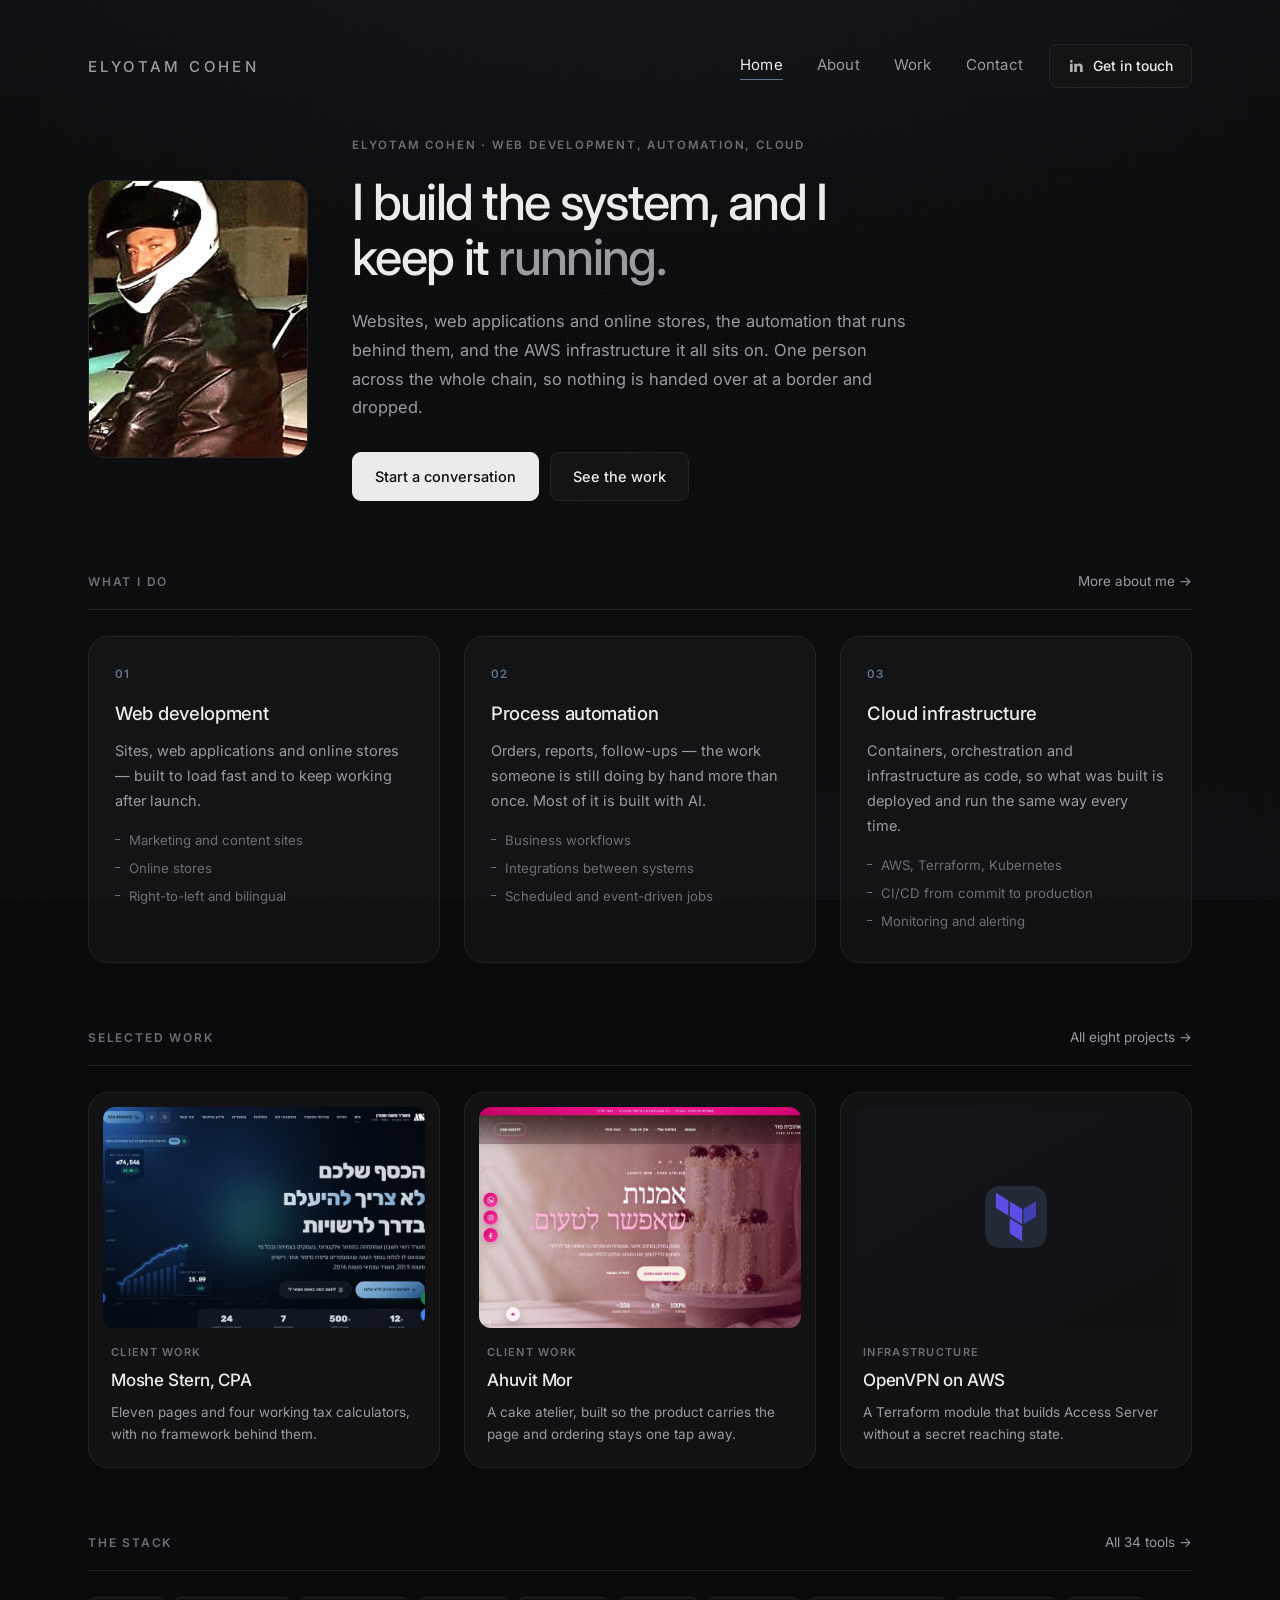
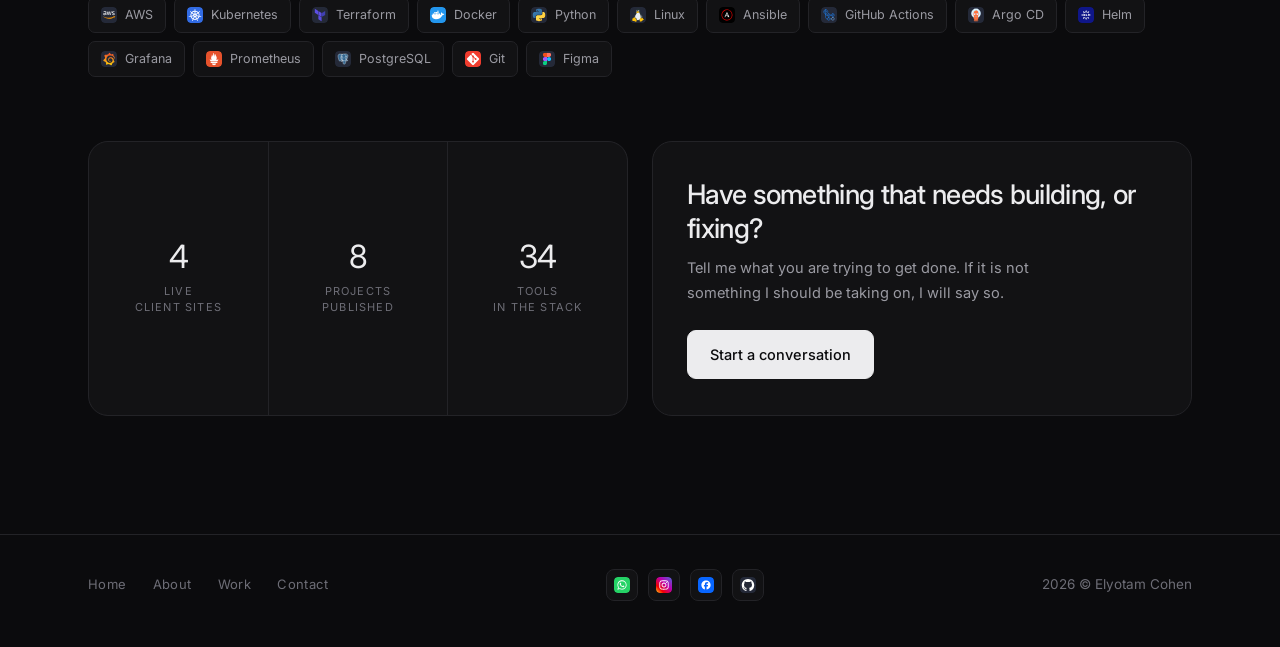
==== commit 7f30b189: "Revert the light redesign Reverts 6317bb70. The site is back to the dark build that was live before " ====
--- a/index.html
+++ b/index.html
@@ -5,7 +5,7 @@
 <meta name="viewport" content="width=device-width, initial-scale=1">
 <title>Elyotam Cohen — Web Development &amp; AI Automation</title>
 <meta name="description" content="Elyotam Cohen builds websites, web applications and AI automation, and runs the cloud infrastructure behind them on AWS, Kubernetes and Terraform.">
-<meta name="theme-color" content="#fbfaf8">
+<meta name="theme-color" content="#0b0b0d">
 <link rel="canonical" href="https://elyotam.github.io/">
 <link rel="icon" href="assets/favicon.svg" type="image/svg+xml">
 <meta property="og:type" content="website">
@@ -23,86 +23,109 @@
 <meta name="twitter:image" content="https://elyotam.github.io/assets/og.jpg">
 <link rel="preconnect" href="https://fonts.googleapis.com">
 <link rel="preconnect" href="https://fonts.gstatic.com" crossorigin>
-<link href="https://fonts.googleapis.com/css2?family=Inter:wght@400;500;600&family=Instrument+Serif:ital@0;1&display=swap" rel="stylesheet">
+<link href="https://fonts.googleapis.com/css2?family=Inter:wght@300;400;500;600;700;800&display=swap" rel="stylesheet">
 <link rel="stylesheet" href="assets/site.css">
 <link rel="preload" as="image" href="assets/portrait.jpg"
       imagesrcset="assets/portrait.jpg 380w, assets/portrait@2x.jpg 502w"
-      imagesizes="(max-width:760px) 40vw, 200px">
+      imagesizes="(max-width:760px) 90vw, 220px">
 <style>
+main{padding-bottom:20px}
+.band{padding:0 0 64px}
+
 /* ---------------------------------------------------------------- the hero */
-.hero{padding:74px 0 66px;border-bottom:1px solid var(--fg)}
-.hero h1{margin:0 0 46px;font-size:clamp(42px,7.4vw,86px);max-width:15ch}
-.hero h1 i{font-style:italic;color:var(--accent)}
-.herofoot{display:grid;grid-template-columns:190px 1fr auto;gap:44px;align-items:end}
-.herofoot > *{min-width:0}
-.mug{border-radius:2px;overflow:hidden;background:var(--sunk)}
-.mug img{width:100%;height:auto;aspect-ratio:380/480;object-fit:cover;display:block}
-.hero p{margin:0;font-size:16.5px;line-height:1.72;color:var(--dim);max-width:46ch}
-.hero .acts{display:flex;gap:12px;flex-wrap:wrap}
-
-/* ---------------------------------------------------------- numbered rows */
-.rows{border-top:1px solid var(--line)}
-.row{display:grid;grid-template-columns:56px 1fr 1.15fr;gap:36px;
-  padding:30px 0;border-bottom:1px solid var(--line);align-items:start}
-.row > *{min-width:0}
-.row .n{font-family:var(--serif);font-size:26px;color:var(--faint);line-height:1.1}
-.row h3{margin:0;font-size:26px;font-weight:400;font-family:var(--serif);letter-spacing:-.01em}
-.row .body p{margin:0 0 12px;font-size:15px;line-height:1.72;color:var(--dim);max-width:52ch}
-.row .body p:last-child{margin-bottom:0}
-.row ul{margin:0;padding:0;list-style:none;display:flex;flex-wrap:wrap;gap:6px 16px}
-.row li{font-size:13px;color:var(--faint)}
-.row li::before{content:"— ";color:#cfcabf}
-
-/* ---------------------------------------------------------- selected work */
-.works{display:grid;grid-template-columns:1fr 1fr;gap:52px 40px}
-.works > *{min-width:0}
-.piece .frame{overflow:hidden;background:var(--sunk);border:1px solid var(--line);
-  border-radius:2px;margin-bottom:18px}
-.piece .frame img{width:100%;aspect-ratio:16/10;object-fit:cover;object-position:top;
-  display:block;transition:transform .7s cubic-bezier(.2,.7,.3,1)}
-.piece:hover .frame img{transform:scale(1.03)}
-.piece .frame.mark{display:grid;place-items:center;aspect-ratio:16/10}
-.piece .frame.mark img{width:64px;aspect-ratio:auto;border-radius:12px}
-.piece .cap{display:flex;align-items:baseline;justify-content:space-between;gap:16px;
-  margin:0 0 8px;font-size:11.5px;letter-spacing:1.3px;text-transform:uppercase;color:var(--faint)}
-.piece h3{margin:0 0 8px;font-family:var(--serif);font-size:27px;font-weight:400;
-  letter-spacing:-.01em}
-.piece .sum{margin:0;font-size:14.5px;line-height:1.68;color:var(--dim);max-width:44ch}
+.hero{display:grid;grid-template-columns:220px 1fr;gap:44px;align-items:center;
+  padding:14px 0 70px}
+.hero > *{min-width:0}
+.hero .shot{border-radius:18px;overflow:hidden;background:#0c0c0f;border:1px solid var(--line)}
+.hero .shot img{width:100%;height:auto;aspect-ratio:380/480;object-fit:cover;display:block}
+.eyebrow{margin:0 0 20px;font-size:11.5px;font-weight:600;letter-spacing:1.8px;
+  text-transform:uppercase;color:var(--faint)}
+.eyebrow span{color:var(--accent-dim)}
+.hero h1{margin:0 0 22px;font-size:clamp(30px,4.5vw,50px);font-weight:500;line-height:1.1;
+  letter-spacing:-1.7px;max-width:17ch}
+.hero h1 em{font-style:normal;color:var(--dim)}
+.hero .lede{margin:0 0 30px;font-size:16.5px;line-height:1.75;color:var(--dim);max-width:56ch}
+.acts{display:flex;gap:11px;flex-wrap:wrap}
+.btn{display:inline-flex;align-items:center;gap:9px;padding:12px 22px;border-radius:9px;
+  border:1px solid var(--line);background:var(--surface);font-size:14.5px;font-weight:500;
+  transition:border-color .2s,background .2s,color .2s}
+.btn:hover{border-color:#3a3a42;background:var(--raised)}
+.btn.key{background:var(--fg);border-color:var(--fg);color:#0b0b0d}
+.btn.key:hover{background:#fff;border-color:#fff}
+
+/* ------------------------------------------------------------ band heading */
+.bandhead{display:flex;align-items:baseline;justify-content:space-between;gap:20px;
+  margin:0 0 26px;padding-bottom:16px;border-bottom:1px solid var(--line)}
+.bandhead h2{margin:0;font-size:12px;font-weight:600;letter-spacing:1.8px;
+  text-transform:uppercase;color:var(--faint)}
+.bandhead a{font-size:13.5px;color:var(--dim);white-space:nowrap;transition:color .2s}
+.bandhead a:hover{color:var(--fg)}
+
+/* --------------------------------------------------------------- what I do */
+.svcs{display:grid;grid-template-columns:repeat(3,1fr);gap:var(--gap)}
+.svcs > *{min-width:0}
+.svc{padding:28px 26px 30px}
+.svc .no{display:block;font-size:11.5px;font-weight:600;letter-spacing:1.4px;
+  color:var(--accent-dim);margin:0 0 16px}
+.svc h3{margin:0 0 10px;font-size:18.5px;font-weight:500;letter-spacing:-.3px}
+.svc > p{margin:0;font-size:14.5px;line-height:1.72;color:var(--dim)}
+.svc ul{margin:16px 0 0;padding:0;list-style:none;display:grid;gap:7px}
+.svc li{font-size:13.2px;color:var(--faint);padding-left:14px;position:relative}
+.svc li::before{content:"";position:absolute;left:0;top:9px;width:5px;height:1px;
+  background:var(--accent-dim)}
+
+/* ----------------------------------------------------------- selected work */
+.work3{display:grid;grid-template-columns:repeat(3,1fr);gap:var(--gap)}
+.work3 > *{min-width:0}
+.wk{padding:14px 14px 22px;display:flex;flex-direction:column}
+.wk .shot{border-radius:12px;overflow:hidden;background:#0c0c0f;margin-bottom:16px}
+.wk .shot img{width:100%;aspect-ratio:16/11;object-fit:cover;object-position:top;
+  display:block;transition:transform .6s cubic-bezier(.2,.7,.3,1)}
+.wk .shot.glyph{display:grid;place-items:center;aspect-ratio:16/11;
+  background:linear-gradient(150deg,#151519,#101013)}
+.wk .shot.glyph img{width:62px !important;height:62px !important;aspect-ratio:auto;
+  border-radius:14px}
+.wk:hover .shot img{transform:scale(1.04)}
+.wk .meta{padding:0 8px}
+.wk .cat{margin:0 0 5px;font-size:11px;font-weight:600;letter-spacing:1.3px;
+  text-transform:uppercase;color:var(--faint)}
+.wk h3{margin:0 0 7px;font-size:17px;font-weight:500;letter-spacing:-.2px}
+.wk .sum{margin:0;font-size:13.5px;line-height:1.65;color:var(--dim)}
+
+/* ------------------------------------------------------------------ close */
+.close{display:grid;grid-template-columns:1fr 1fr;gap:var(--gap);align-items:stretch}
+.close > *{min-width:0}
+.figures{display:grid;grid-template-columns:repeat(3,1fr);gap:1px;background:var(--line);
+  border:1px solid var(--line);border-radius:var(--r);overflow:hidden}
+.fig{background:var(--surface);padding:32px 18px;text-align:center;
+  display:flex;flex-direction:column;justify-content:center}
+.fig b{display:block;font-size:32px;font-weight:400;letter-spacing:-1px;line-height:1}
+.fig small{display:block;margin-top:10px;font-size:11px;letter-spacing:1.2px;
+  text-transform:uppercase;color:var(--faint);line-height:1.5}
+.hire{padding:36px 34px;display:flex;flex-direction:column;justify-content:center}
+.hire h2{margin:0 0 10px;font-size:clamp(21px,2.6vw,27px);font-weight:500;
+  letter-spacing:-.7px;line-height:1.26}
+.hire p{margin:0 0 24px;font-size:14.6px;line-height:1.7;color:var(--dim);max-width:44ch}
 
 /* ------------------------------------------------------------------ stack */
-.stack{display:flex;flex-wrap:wrap;gap:8px 10px}
-.stack span{display:inline-flex;align-items:center;gap:7px;font-size:13px;color:var(--dim);
-  border:1px solid var(--line);border-radius:2px;padding:6px 11px;background:var(--surface);
+.tools{display:flex;flex-wrap:wrap;gap:8px}
+.tools span{display:inline-flex;align-items:center;gap:8px;font-size:12.5px;color:var(--dim);
+  background:var(--surface);border:1px solid var(--line);border-radius:7px;padding:7px 12px;
   transition:border-color .2s,color .2s}
-.stack span:hover{border-color:var(--fg);color:var(--fg)}
-.stack img{width:15px;height:15px;border-radius:3px}
-
-/* ------------------------------------------------------------------ close */
-.close{display:grid;grid-template-columns:1.25fr 1fr;gap:60px;align-items:start}
-.close > *{min-width:0}
-.close h2{margin:0 0 18px;font-family:var(--serif);font-size:clamp(30px,4vw,46px);
-  font-weight:400;letter-spacing:-.01em;line-height:1.1;max-width:15ch}
-.close p{margin:0 0 28px;font-size:16px;line-height:1.72;color:var(--dim);max-width:44ch}
-.figs{border-top:1px solid var(--line)}
-.fig{display:flex;align-items:baseline;gap:18px;padding:18px 0;
-  border-bottom:1px solid var(--line)}
-.fig b{font-family:var(--serif);font-size:38px;font-weight:400;line-height:1;
-  min-width:64px;letter-spacing:-.02em}
-.fig small{font-size:13.5px;color:var(--dim);line-height:1.5}
+.tools span:hover{border-color:#33333a;color:var(--fg)}
+.tools img{width:16px;height:16px;border-radius:4px}
 
 @media (max-width:900px){
-  .hero{padding:52px 0 46px}
-  .hero h1{margin-bottom:36px}
-  .herofoot{grid-template-columns:150px 1fr;gap:26px}
-  .hero .acts{grid-column:1 / -1}
-  .row{grid-template-columns:38px 1fr;gap:6px 22px;padding:26px 0}
-  .row .body{grid-column:2}
-  .works{grid-template-columns:1fr;gap:42px}
-  .close{grid-template-columns:1fr;gap:36px}
+  .hero{grid-template-columns:170px 1fr;gap:30px;padding-bottom:52px}
+  .svcs,.work3{grid-template-columns:1fr 1fr}
+  .close{grid-template-columns:1fr}
+  .band{padding-bottom:48px}
 }
 @media (max-width:680px){
-  .herofoot{grid-template-columns:1fr;gap:24px}
-  .mug{max-width:148px}
+  .hero{grid-template-columns:1fr;gap:26px}
+  .hero .shot{max-width:200px}
+  .svcs,.work3{grid-template-columns:1fr}
+  .figures{grid-template-columns:1fr}
 }
 </style>
 </head>
@@ -123,116 +146,131 @@
       Get in touch
     </a>
   </div>
-</div>
-
-<main>
-
-  <section class="wrap hero reveal">
-    <h1 class="d">I build the system, and I keep it <i>running.</i></h1>
-    <div class="herofoot">
-      <div class="mug">
+
+  <main>
+
+    <section class="hero reveal">
+      <div class="shot">
         <img src="assets/portrait.jpg"
              srcset="assets/portrait.jpg 380w, assets/portrait@2x.jpg 502w"
-             sizes="(max-width:760px) 40vw, 190px"
+             sizes="(max-width:760px) 90vw, 220px"
              alt="Elyotam Cohen" width="380" height="480"
              fetchpriority="high" decoding="async">
       </div>
-      <p>Websites, web applications and online stores, the automation that runs behind
-        them, and the AWS infrastructure it all sits on. One person across the whole
-        chain, so nothing is handed over at a border and dropped.</p>
-      <div class="acts">
-        <a class="btn key" href="contact.html">Start a conversation</a>
-        <a class="btn" href="projects.html">See the work</a>
-      </div>
-    </div>
-  </section>
-
-  <section class="wrap section reveal">
-    <p class="label">What I do <a href="about.html">More about me</a></p>
-    <div class="rows">
-      <article class="row">
-        <div class="n">01</div>
-        <h3>Web development</h3>
-        <div class="body">
+      <div>
+        <p class="eyebrow">Elyotam Cohen <span>&middot;</span> Web development, automation, cloud</p>
+        <h1>I build the system, and I keep it <em>running.</em></h1>
+        <p class="lede">Websites, web applications and online stores, the automation that
+          runs behind them, and the AWS infrastructure it all sits on. One person across
+          the whole chain, so nothing is handed over at a border and dropped.</p>
+        <div class="acts">
+          <a class="btn key" href="contact.html">Start a conversation</a>
+          <a class="btn" href="projects.html">See the work</a>
+        </div>
+      </div>
+    </section>
+
+    <section class="band reveal">
+      <div class="bandhead">
+        <h2>What I do</h2>
+        <a href="about.html">More about me &rarr;</a>
+      </div>
+      <div class="svcs">
+        <article class="box svc">
+          <span class="no">01</span>
+          <h3>Web development</h3>
           <p>Sites, web applications and online stores &mdash; built to load fast and to
-            keep working long after launch.</p>
-          <ul><li>Marketing and content sites</li><li>Online stores</li>
-            <li>Right-to-left and bilingual</li></ul>
-        </div>
-      </article>
-      <article class="row">
-        <div class="n">02</div>
-        <h3>Process automation</h3>
-        <div class="body">
+            keep working after launch.</p>
+          <ul>
+            <li>Marketing and content sites</li>
+            <li>Online stores</li>
+            <li>Right-to-left and bilingual</li>
+          </ul>
+        </article>
+        <article class="box svc">
+          <span class="no">02</span>
+          <h3>Process automation</h3>
           <p>Orders, reports, follow-ups &mdash; the work someone is still doing by hand
             more than once. Most of it is built with AI.</p>
-          <ul><li>Business workflows</li><li>Integrations between systems</li>
-            <li>Scheduled and event-driven jobs</li></ul>
-        </div>
-      </article>
-      <article class="row">
-        <div class="n">03</div>
-        <h3>Cloud infrastructure</h3>
-        <div class="body">
+          <ul>
+            <li>Business workflows</li>
+            <li>Integrations between systems</li>
+            <li>Scheduled and event-driven jobs</li>
+          </ul>
+        </article>
+        <article class="box svc">
+          <span class="no">03</span>
+          <h3>Cloud infrastructure</h3>
           <p>Containers, orchestration and infrastructure as code, so what was built is
             deployed and run the same way every time.</p>
-          <ul><li>AWS, Terraform, Kubernetes</li><li>CI/CD from commit to production</li>
-            <li>Monitoring and alerting</li></ul>
+          <ul>
+            <li>AWS, Terraform, Kubernetes</li>
+            <li>CI/CD from commit to production</li>
+            <li>Monitoring and alerting</li>
+          </ul>
+        </article>
+      </div>
+    </section>
+
+    <section class="band reveal">
+      <div class="bandhead">
+        <h2>Selected work</h2>
+        <a href="projects.html">All eight projects &rarr;</a>
+      </div>
+      <div class="work3">
+        <a class="box wk" href="https://elyotam.github.io/cpa-ms/" rel="noopener">
+          <div class="shot"><img src="assets/work/cpa-ms.jpg" alt="Moshe Stern CPA" loading="lazy"></div>
+          <div class="meta">
+            <p class="cat">Client work</p>
+            <h3>Moshe Stern, CPA</h3>
+            <p class="sum">Eleven pages and four working tax calculators, with no framework behind them.</p>
+          </div>
+        </a>
+        <a class="box wk" href="https://elyotam.github.io/ahuvit-website/" rel="noopener">
+          <div class="shot"><img src="assets/work/ahuvit-website.jpg" alt="Ahuvit Mor" loading="lazy"></div>
+          <div class="meta">
+            <p class="cat">Client work</p>
+            <h3>Ahuvit Mor</h3>
+            <p class="sum">A cake atelier, built so the product carries the page and ordering stays one tap away.</p>
+          </div>
+        </a>
+        <a class="box wk" href="openvpn.html">
+          <div class="shot glyph"><img src="assets/icons/terraform.svg" alt="" loading="lazy"></div>
+          <div class="meta">
+            <p class="cat">Infrastructure</p>
+            <h3>OpenVPN on AWS</h3>
+            <p class="sum">A Terraform module that builds Access Server without a secret reaching state.</p>
+          </div>
+        </a>
+      </div>
+    </section>
+
+    <section class="band reveal">
+      <div class="bandhead">
+        <h2>The stack</h2>
+        <a href="about.html#stack">All 34 tools &rarr;</a>
+      </div>
+      <div class="tools" id="tools"></div>
+    </section>
+
+    <section class="band close reveal">
+      <div class="figures">
+        <div class="fig"><b>4</b><small>Live<br>client sites</small></div>
+        <div class="fig"><b>8</b><small>Projects<br>published</small></div>
+        <div class="fig"><b>34</b><small>Tools<br>in the stack</small></div>
+      </div>
+      <div class="box hire">
+        <h2>Have something that needs building, or fixing?</h2>
+        <p>Tell me what you are trying to get done. If it is not something I should be
+          taking on, I will say so.</p>
+        <div class="acts">
+          <a class="btn key" href="contact.html">Start a conversation</a>
         </div>
-      </article>
-    </div>
-  </section>
-
-  <section class="wrap section reveal">
-    <p class="label">Selected work <a href="projects.html">All eight projects</a></p>
-    <div class="works">
-      <a class="piece" href="https://elyotam.github.io/cpa-ms/" rel="noopener">
-        <div class="frame"><img src="assets/work/cpa-ms.jpg" alt="Moshe Stern CPA" loading="lazy"></div>
-        <p class="cap"><span>Client work</span><span>Live</span></p>
-        <h3>Moshe Stern, CPA</h3>
-        <p class="sum">Eleven pages and four working tax calculators, with no framework behind them.</p>
-      </a>
-      <a class="piece" href="https://elyotam.github.io/ahuvit-website/" rel="noopener">
-        <div class="frame"><img src="assets/work/ahuvit-website.jpg" alt="Ahuvit Mor" loading="lazy"></div>
-        <p class="cap"><span>Client work</span><span>Live</span></p>
-        <h3>Ahuvit Mor</h3>
-        <p class="sum">A cake atelier, built so the product carries the page and ordering stays one tap away.</p>
-      </a>
-      <a class="piece" href="https://elyotam.github.io/elyotam-website/" rel="noopener">
-        <div class="frame"><img src="assets/work/elyotam-website.jpg" alt="Elyotam" loading="lazy"></div>
-        <p class="cap"><span>Studio site</span><span>Live</span></p>
-        <h3>Elyotam</h3>
-        <p class="sum">A scroll-driven opening that reveals itself as you move, rather than loading all at once.</p>
-      </a>
-      <a class="piece" href="openvpn.html">
-        <div class="frame mark"><img src="assets/icons/terraform.svg" alt="" loading="lazy"></div>
-        <p class="cap"><span>Infrastructure</span><span>Open source</span></p>
-        <h3>OpenVPN on AWS</h3>
-        <p class="sum">A Terraform module that builds Access Server without a secret ever reaching state.</p>
-      </a>
-    </div>
-  </section>
-
-  <section class="wrap section reveal">
-    <p class="label">The stack <a href="about.html#stack">All 34 tools</a></p>
-    <div class="stack" id="stack"></div>
-  </section>
-
-  <section class="wrap section close reveal">
-    <div>
-      <h2>Have something that needs building, or fixing?</h2>
-      <p>Tell me what you are trying to get done. If it is not something I should be
-        taking on, I will say so.</p>
-      <a class="btn key" href="contact.html">Start a conversation</a>
-    </div>
-    <div class="figs">
-      <div class="fig"><b>4</b><small>Live client sites</small></div>
-      <div class="fig"><b>8</b><small>Projects published, all open source</small></div>
-      <div class="fig"><b>34</b><small>Tools in regular use</small></div>
-    </div>
-  </section>
-
-</main>
+      </div>
+    </section>
+
+  </main>
+</div>
 
 <footer>
   <div class="inner">
@@ -251,13 +289,15 @@
 </footer>
 
 <script src="assets/site.js"></script>
+<script src="assets/cursor.js"></script>
 <script>
+/* the stack strip: named, rather than left as bare logos */
 var TOOLS = [['aws','AWS'],['kubernetes','Kubernetes'],['terraform','Terraform'],
   ['docker','Docker'],['py','Python'],['linux','Linux'],['ansible','Ansible'],
   ['githubactions','GitHub Actions'],['argocd','Argo CD'],['helm','Helm'],
   ['grafana','Grafana'],['prometheus','Prometheus'],['postgres','PostgreSQL'],
   ['git','Git'],['figma','Figma']];
-document.getElementById('stack').innerHTML = TOOLS.map(function (t) {
+document.getElementById('tools').innerHTML = TOOLS.map(function (t) {
   return '<span><img src="assets/icons/' + t[0] + '.svg" alt="" loading="lazy">' +
          t[1] + '</span>';
 }).join('');
--- a/assets/site.css
+++ b/assets/site.css
@@ -1,119 +1,153 @@
-/* Shared shell: tokens, masthead, rules, footer.
+/* Shared shell: tokens, top bar, card primitives, footer.
    Page-specific layout lives in each page's own <style>.
 
-   Light and editorial. Structure comes from rules and space, not from boxes:
-   there is one card style left and it is used sparingly. Display type is a
-   serif, everything functional is Inter. */
+   One neutral scale and one cool accent. The accent is for links and the
+   occasional mark, nothing else -- hierarchy here comes from type size,
+   weight and space, not from giving every card its own colour. */
 
 :root{
-  --bg:#fbfaf8; --surface:#ffffff; --sunk:#f4f2ee;
-  --line:#e4e0d9; --line-soft:#eeebe5;
-  --fg:#15150f; --dim:#57554e; --faint:#8b8880;
-  --accent:#1c4b6e; --accent-soft:#e8eef2;
-  --serif:"Instrument Serif",Georgia,"Times New Roman",serif;
-  --gap:24px; --r:4px; --max:1120px;
+  --bg:#0b0b0d; --surface:#121214; --raised:#17171a; --line:#232327;
+  --fg:#ececee; --dim:#9a9aa2; --faint:#6d6d76;
+  --accent:#8ba6c1;            /* the only hue on the site */
+  --accent-dim:#5d768f;
+  --gap:24px; --r:20px; --ri:14px; --max:1144px;
 }
 *{box-sizing:border-box}
 html{scroll-behavior:smooth;background:var(--bg)}
 body{
-  margin:0;background:var(--bg);color:var(--fg);overflow-x:hidden;
-  font:16px/1.65 Inter,ui-sans-serif,-apple-system,"Segoe UI",Roboto,Helvetica,Arial,sans-serif;
-  -webkit-font-smoothing:antialiased;text-rendering:optimizeLegibility;
+  margin:0;background:transparent;color:var(--fg);overflow-x:hidden;
+  font:16px/1.6 Inter,ui-sans-serif,-apple-system,"Segoe UI",Roboto,Helvetica,Arial,sans-serif;
+  -webkit-font-smoothing:antialiased;
+}
+/* a single cool wash at the top, barely there -- it gives the page depth
+   without putting colour on it */
+body::after{
+  content:"";position:fixed;inset:0;z-index:-1;pointer-events:none;
+  background:
+    radial-gradient(120% 70% at 50% -10%,rgba(139,166,193,.07),transparent 62%),
+    radial-gradient(90% 55% at 80% 108%,rgba(139,166,193,.04),transparent 60%);
+}
+/* the fine dot grid the whole page sits on */
+body::before{
+  content:"";position:fixed;inset:0;z-index:0;pointer-events:none;opacity:.55;
+  background-image:radial-gradient(#2a2a2f .5px,transparent .5px);background-size:4.25px 4.25px;
+}
+/* film grain, so the large flat panels have some tooth */
+.grain{
+  position:fixed;inset:0;z-index:3;pointer-events:none;opacity:.03;
+  background-image:url("data:image/svg+xml;utf8,<svg xmlns='http://www.w3.org/2000/svg' width='140' height='140'><filter id='n'><feTurbulence type='fractalNoise' baseFrequency='.85' numOctaves='3'/></filter><rect width='140' height='140' filter='url(%23n)'/></svg>");
 }
 img{max-width:100%;display:block}
 a{color:inherit;text-decoration:none}
-:focus-visible{outline:2px solid var(--accent);outline-offset:3px;border-radius:2px}
-.wrap{max-width:var(--max);margin:0 auto;padding:0 28px}
+:focus-visible{outline:1px solid var(--accent);outline-offset:3px;border-radius:6px}
+.wrap{position:relative;z-index:1;max-width:var(--max);margin:0 auto;padding:0 20px}
 
-/* display type */
-.d{font-family:var(--serif);font-weight:400;letter-spacing:-.01em;line-height:1.04}
+/* ------------------------------------------------------------------ top bar */
+.top{display:flex;align-items:center;gap:26px;padding:44px 0 34px}
+.ghost{
+  font-size:15px;font-weight:500;letter-spacing:3.4px;text-transform:uppercase;
+  color:var(--dim);white-space:nowrap;user-select:none;line-height:1;transition:color .2s;
+}
+.ghost:hover{color:var(--fg)}
+.top nav{margin-left:auto;display:flex;gap:34px;font-size:15px;color:var(--dim);
+  letter-spacing:.2px}
+.top nav a{transition:color .2s;position:relative;padding-bottom:3px}
+.top nav a::after{content:"";position:absolute;left:0;right:0;bottom:0;height:1px;
+  background:var(--fg);transform:scaleX(0);transform-origin:0 50%;transition:transform .25s}
+.top nav a:hover{color:var(--fg)}
+.top nav a:hover::after{transform:scaleX(1)}
+.top nav a.on{color:var(--fg)}
+.top nav a.on::after{transform:scaleX(1);background:var(--accent-dim)}
+.pill{
+  display:inline-flex;align-items:center;gap:9px;padding:10px 18px;border-radius:8px;
+  border:1px solid var(--line);background:var(--surface);font-size:14px;font-weight:500;
+  white-space:nowrap;transition:border-color .2s,background .2s;
+}
+.pill:hover{border-color:#33333a;background:var(--raised)}
+.pill svg{width:16px;height:16px;fill:currentColor;opacity:.75}
+.burger{display:none;margin-left:auto;background:var(--surface);border:1px solid var(--line);
+  color:var(--fg);border-radius:8px;padding:9px 13px;cursor:pointer;font-size:14px}
 
-/* ----------------------------------------------------------------- masthead */
-.top{display:flex;align-items:baseline;gap:30px;padding:30px 0 22px;
-  border-bottom:1px solid var(--fg)}
-.ghost{font-size:16px;font-weight:600;letter-spacing:-.2px;color:var(--fg);white-space:nowrap}
-.top nav{margin-left:auto;display:flex;gap:28px;font-size:14px;color:var(--dim)}
-.top nav a{position:relative;padding-bottom:2px;transition:color .18s}
-.top nav a:hover{color:var(--fg)}
-.top nav a.on{color:var(--fg);font-weight:500}
-.top nav a.on::after{content:"";position:absolute;left:0;right:0;bottom:-1px;height:1px;
-  background:var(--fg)}
-.pill{display:inline-flex;align-items:center;gap:8px;font-size:14px;font-weight:500;
-  color:var(--fg);white-space:nowrap;border-bottom:1px solid var(--fg);padding-bottom:2px;
-  transition:opacity .18s}
-.pill:hover{opacity:.6}
-.pill svg{width:15px;height:15px;fill:currentColor}
-.burger{display:none;margin-left:auto;background:none;border:1px solid var(--line);
-  color:var(--fg);border-radius:3px;padding:7px 12px;cursor:pointer;font-size:13.5px}
+/* --------------------------------------------------------------- card shell */
+.box{
+  position:relative;border-radius:var(--r);padding:24px;overflow:hidden;
+  background:var(--surface);border:1px solid var(--line);
+  transition:border-color .3s,background .3s;
+}
+.box:hover{border-color:#303036;background:var(--raised)}
+/* one faint white pool that follows the cursor -- no colour, just light */
+.box::after{content:"";position:absolute;inset:0;opacity:0;transition:opacity .35s;
+  pointer-events:none;border-radius:inherit;z-index:1;
+  background:radial-gradient(460px circle at var(--mx,50%) var(--my,50%),
+    rgba(255,255,255,.035),transparent 62%)}
+.box:hover::after{opacity:1}
+.box > *{position:relative;z-index:2}
+.kicker{font-size:11px;font-weight:600;letter-spacing:1.4px;color:var(--faint);
+  margin:0 0 6px;text-transform:uppercase}
+.title{margin:0;font-size:19px;font-weight:500;letter-spacing:-.2px;color:var(--fg)}
+/* an invisible anchor over the whole card, so the pointer cursor and the click
+   target cover it end to end */
+.overlay{position:absolute;inset:0;z-index:9;border-radius:inherit;opacity:0}
+/* the corner mark: an arrow, not an ornament */
+.plus{
+  position:absolute;right:24px;bottom:24px;width:30px;height:30px;color:var(--faint);
+  z-index:10;transition:color .25s,transform .25s;
+}
+.plus svg{width:100%;height:100%;display:block}
+.box:hover .plus{color:var(--fg);transform:translate(2px,-2px)}
 
-/* --------------------------------------------------------------- structure */
-.rule{border:0;border-top:1px solid var(--line);margin:0}
-.section{padding:64px 0}
-.section + .section{border-top:1px solid var(--line)}
-/* a small label that sits above a section */
-.label{margin:0 0 34px;font-size:11px;font-weight:600;letter-spacing:1.6px;
-  text-transform:uppercase;color:var(--faint);display:flex;align-items:baseline;
-  justify-content:space-between;gap:20px}
-.label a{font-size:12.5px;letter-spacing:.2px;text-transform:none;font-weight:400;
-  color:var(--dim);border-bottom:1px solid var(--line);transition:border-color .2s,color .2s}
-.label a:hover{color:var(--fg);border-color:var(--fg)}
-
-/* the one card style, used sparingly */
-.box{position:relative;background:var(--surface);border:1px solid var(--line);
-  border-radius:var(--r);padding:26px;transition:border-color .25s,box-shadow .25s}
-.box:hover{border-color:#cfcabf;box-shadow:0 1px 2px rgba(21,21,15,.04),0 8px 24px rgba(21,21,15,.05)}
-.overlay{position:absolute;inset:0;z-index:9;border-radius:inherit;opacity:0}
-
-/* buttons */
-.btn{display:inline-flex;align-items:center;gap:9px;padding:12px 22px;border-radius:3px;
-  border:1px solid var(--fg);background:none;color:var(--fg);font-size:14.5px;font-weight:500;
-  transition:background .2s,color .2s}
-.btn:hover{background:var(--fg);color:var(--bg)}
-.btn.key{background:var(--fg);color:var(--bg)}
-.btn.key:hover{background:#000;border-color:#000}
-
-/* inline link */
-.lk{border-bottom:1px solid var(--line);transition:border-color .2s}
-.lk:hover{border-color:var(--fg)}
+/* section heading used across the inner pages */
+.pagetitle{margin:0 0 10px;font-size:clamp(26px,3.6vw,38px);font-weight:500;
+  letter-spacing:-1px;color:var(--fg)}
+.pagelede{margin:0;color:var(--dim);font-size:15px;line-height:1.7;max-width:60ch}
 
 /* ------------------------------------------------------------------- footer */
-footer{border-top:1px solid var(--fg);margin-top:20px;padding:30px 0 48px;
-  font-size:13px;color:var(--faint)}
-footer .inner{max-width:var(--max);margin:0 auto;padding:0 28px;display:flex;
-  align-items:center;justify-content:space-between;gap:22px;flex-wrap:wrap}
-footer nav{display:flex;gap:24px;color:var(--dim)}
+footer{position:relative;z-index:1;padding:34px 0 46px;color:var(--faint);font-size:13.5px;
+  border-top:1px solid var(--line);margin-top:34px}
+footer .inner{max-width:var(--max);margin:0 auto;padding:0 20px;display:flex;
+  align-items:center;justify-content:space-between;gap:20px;flex-wrap:wrap}
+footer nav{display:flex;gap:26px;font-size:13px;letter-spacing:.4px;color:var(--faint)}
 footer a:hover{color:var(--fg)}
-footer .fsoc{display:flex;gap:12px;margin-left:auto;margin-right:auto}
-footer .fsoc a{display:grid;place-items:center;width:26px;height:26px;
-  opacity:.5;transition:opacity .2s}
-footer .fsoc a:hover{opacity:1}
-footer .fsoc img{width:18px;height:18px;border-radius:4px}
+footer .by{color:var(--dim)}
+footer .fsoc{display:flex;gap:10px;margin-left:auto;margin-right:auto}
+footer .fsoc a{display:grid;place-items:center;width:32px;height:32px;border-radius:8px;
+  border:1px solid var(--line);background:var(--surface);transition:border-color .2s,transform .2s}
+footer .fsoc a:hover{border-color:#3a3a42;transform:translateY(-2px)}
+footer .fsoc img{width:16px;height:16px;border-radius:4px}
 
-.reveal{opacity:0;transform:translateY(10px);transition:opacity .55s ease,transform .55s ease}
+.reveal{opacity:0;transform:translateY(12px);transition:opacity .5s ease,transform .5s ease}
 .reveal.in{opacity:1;transform:none}
 
+@media (max-width:1040px){
+  .top{gap:18px;padding:36px 0 28px}
+  .top nav{gap:24px;font-size:14.5px}
+  .pill{padding:9px 15px;font-size:13.5px;gap:8px}
+  .pill svg{width:15px;height:15px}
+}
 @media (max-width:900px){
-  .top{gap:20px}
-  .top nav{gap:20px;font-size:13.5px}
   .top .pill{display:none}
-  .section{padding:48px 0}
+  .top nav{gap:24px;font-size:14px}
+}
+@media (max-width:760px){
+  .top nav{gap:18px;font-size:13.5px}
 }
 @media (max-width:680px){
-  :root{--gap:18px}
-  .wrap{padding:0 20px}
-  .top{padding:22px 0 16px;gap:14px;align-items:center}
-  .top nav{display:none;position:absolute;top:64px;left:20px;right:20px;z-index:30;
+  :root{--gap:16px;--r:16px;--ri:12px}
+  .wrap{padding:0 16px}
+  .top{padding:26px 0 20px;gap:14px}
+  .ghost{font-size:13px;letter-spacing:2.4px}
+  .top nav{display:none;position:absolute;top:70px;left:16px;right:16px;z-index:30;
     flex-direction:column;gap:0;background:var(--surface);border:1px solid var(--line);
-    border-radius:3px;padding:2px 16px;box-shadow:0 10px 30px rgba(21,21,15,.08)}
+    border-radius:12px;padding:4px 16px}
   .top nav.open{display:flex}
-  .top nav a{padding:12px 0;border-bottom:1px solid var(--line-soft)}
+  .top nav a{padding:12px 0;border-bottom:1px solid var(--line)}
+  .top nav a::after{display:none}
   .top nav a:last-child{border-bottom:0}
   .burger{display:block}
-  .section{padding:40px 0}
-  footer .inner{flex-direction:column;align-items:flex-start;gap:16px}
-  footer .fsoc{margin:0}
+  footer .inner{flex-direction:column;align-items:flex-start;gap:14px}
 }
 @media (prefers-reduced-motion:reduce){
   html{scroll-behavior:auto}
   .reveal{opacity:1;transform:none;transition:none}
+  .box:hover{transform:none}
 }
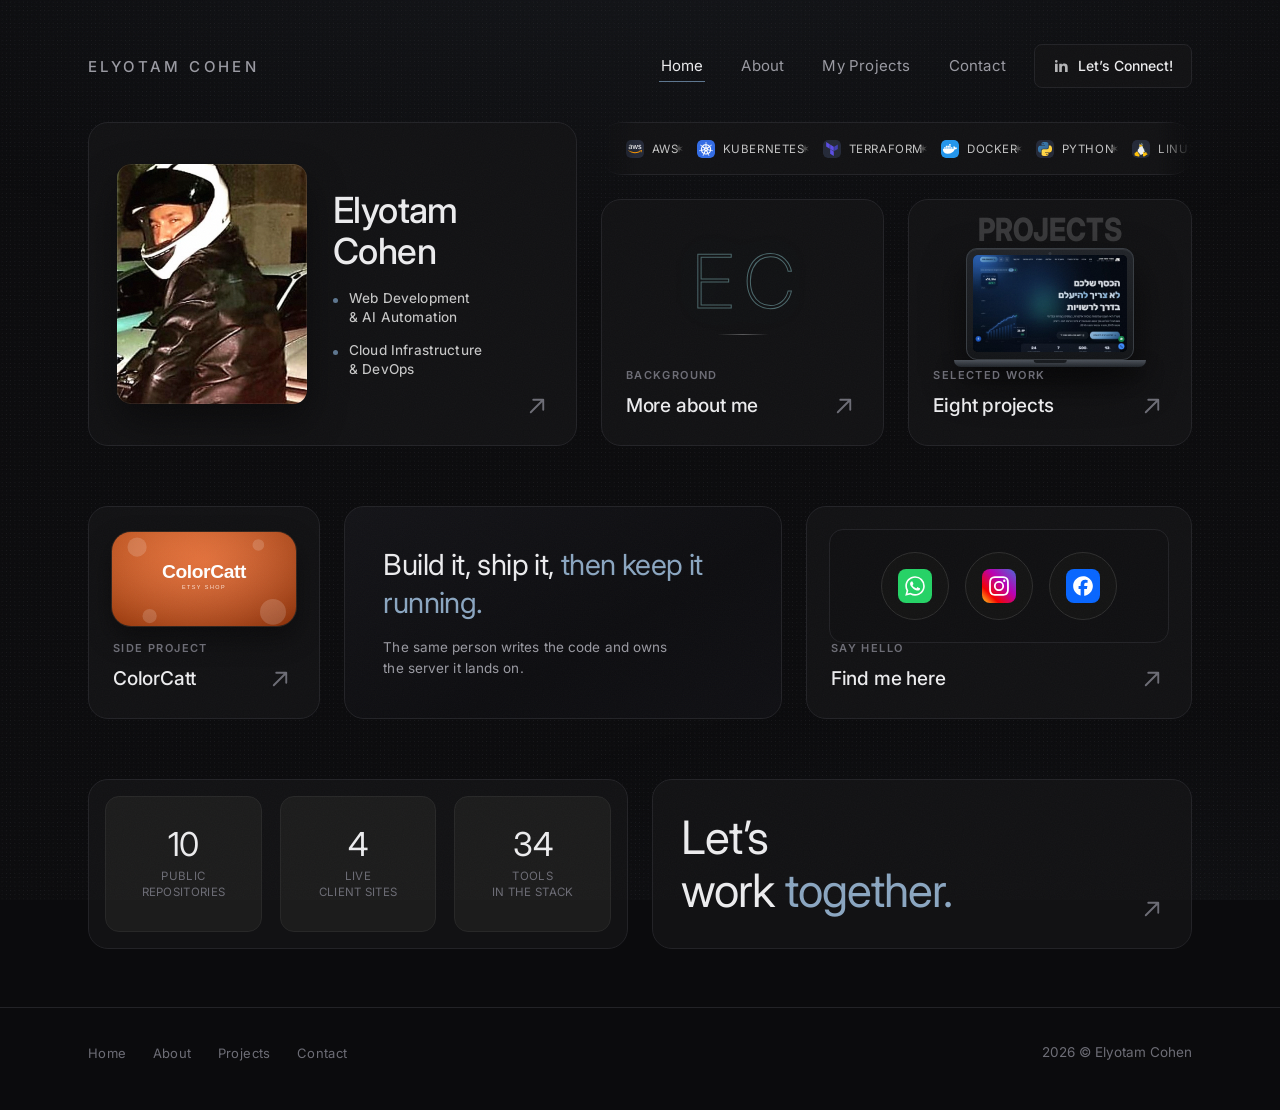
==== commit 817c5bc1: "Revert the home page rebuild too Reverts 165cd4ef, so the home page is the bento layout again -- ide" ====
--- a/index.html
+++ b/index.html
@@ -5,7 +5,7 @@
 <meta name="viewport" content="width=device-width, initial-scale=1">
 <title>Elyotam Cohen — Web Development &amp; AI Automation</title>
 <meta name="description" content="Elyotam Cohen builds websites, web applications and AI automation, and runs the cloud infrastructure behind them on AWS, Kubernetes and Terraform.">
-<meta name="theme-color" content="#0b0b0d">
+<meta name="theme-color" content="#0a0a0a">
 <link rel="canonical" href="https://elyotam.github.io/">
 <link rel="icon" href="assets/favicon.svg" type="image/svg+xml">
 <meta property="og:type" content="website">
@@ -27,105 +27,185 @@
 <link rel="stylesheet" href="assets/site.css">
 <link rel="preload" as="image" href="assets/portrait.jpg"
       imagesrcset="assets/portrait.jpg 380w, assets/portrait@2x.jpg 502w"
-      imagesizes="(max-width:760px) 90vw, 220px">
+      imagesizes="(max-width:680px) 90vw, 190px">
 <style>
-main{padding-bottom:20px}
-.band{padding:0 0 64px}
-
-/* ---------------------------------------------------------------- the hero */
-.hero{display:grid;grid-template-columns:220px 1fr;gap:44px;align-items:center;
-  padding:14px 0 70px}
-.hero > *{min-width:0}
-.hero .shot{border-radius:18px;overflow:hidden;background:#0c0c0f;border:1px solid var(--line)}
-.hero .shot img{width:100%;height:auto;aspect-ratio:380/480;object-fit:cover;display:block}
-.eyebrow{margin:0 0 20px;font-size:11.5px;font-weight:600;letter-spacing:1.8px;
-  text-transform:uppercase;color:var(--faint)}
-.eyebrow span{color:var(--accent-dim)}
-.hero h1{margin:0 0 22px;font-size:clamp(30px,4.5vw,50px);font-weight:500;line-height:1.1;
-  letter-spacing:-1.7px;max-width:17ch}
-.hero h1 em{font-style:normal;color:var(--dim)}
-.hero .lede{margin:0 0 30px;font-size:16.5px;line-height:1.75;color:var(--dim);max-width:56ch}
-.acts{display:flex;gap:11px;flex-wrap:wrap}
-.btn{display:inline-flex;align-items:center;gap:9px;padding:12px 22px;border-radius:9px;
-  border:1px solid var(--line);background:var(--surface);font-size:14.5px;font-weight:500;
-  transition:border-color .2s,background .2s,color .2s}
-.btn:hover{border-color:#3a3a42;background:var(--raised)}
-.btn.key{background:var(--fg);border-color:var(--fg);color:#0b0b0d}
-.btn.key:hover{background:#fff;border-color:#fff}
-
-/* ------------------------------------------------------------ band heading */
-.bandhead{display:flex;align-items:baseline;justify-content:space-between;gap:20px;
-  margin:0 0 26px;padding-bottom:16px;border-bottom:1px solid var(--line)}
-.bandhead h2{margin:0;font-size:12px;font-weight:600;letter-spacing:1.8px;
-  text-transform:uppercase;color:var(--faint)}
-.bandhead a{font-size:13.5px;color:var(--dim);white-space:nowrap;transition:color .2s}
-.bandhead a:hover{color:var(--fg)}
-
-/* --------------------------------------------------------------- what I do */
-.svcs{display:grid;grid-template-columns:repeat(3,1fr);gap:var(--gap)}
-.svcs > *{min-width:0}
-.svc{padding:28px 26px 30px}
-.svc .no{display:block;font-size:11.5px;font-weight:600;letter-spacing:1.4px;
-  color:var(--accent-dim);margin:0 0 16px}
-.svc h3{margin:0 0 10px;font-size:18.5px;font-weight:500;letter-spacing:-.3px}
-.svc > p{margin:0;font-size:14.5px;line-height:1.72;color:var(--dim)}
-.svc ul{margin:16px 0 0;padding:0;list-style:none;display:grid;gap:7px}
-.svc li{font-size:13.2px;color:var(--faint);padding-left:14px;position:relative}
-.svc li::before{content:"";position:absolute;left:0;top:9px;width:5px;height:1px;
-  background:var(--accent-dim)}
-
-/* ----------------------------------------------------------- selected work */
-.work3{display:grid;grid-template-columns:repeat(3,1fr);gap:var(--gap)}
-.work3 > *{min-width:0}
-.wk{padding:14px 14px 22px;display:flex;flex-direction:column}
-.wk .shot{border-radius:12px;overflow:hidden;background:#0c0c0f;margin-bottom:16px}
-.wk .shot img{width:100%;aspect-ratio:16/11;object-fit:cover;object-position:top;
-  display:block;transition:transform .6s cubic-bezier(.2,.7,.3,1)}
-.wk .shot.glyph{display:grid;place-items:center;aspect-ratio:16/11;
-  background:linear-gradient(150deg,#151519,#101013)}
-.wk .shot.glyph img{width:62px !important;height:62px !important;aspect-ratio:auto;
-  border-radius:14px}
-.wk:hover .shot img{transform:scale(1.04)}
-.wk .meta{padding:0 8px}
-.wk .cat{margin:0 0 5px;font-size:11px;font-weight:600;letter-spacing:1.3px;
-  text-transform:uppercase;color:var(--faint)}
-.wk h3{margin:0 0 7px;font-size:17px;font-weight:500;letter-spacing:-.2px}
-.wk .sum{margin:0;font-size:13.5px;line-height:1.65;color:var(--dim)}
-
-/* ------------------------------------------------------------------ close */
-.close{display:grid;grid-template-columns:1fr 1fr;gap:var(--gap);align-items:stretch}
-.close > *{min-width:0}
-.figures{display:grid;grid-template-columns:repeat(3,1fr);gap:1px;background:var(--line);
-  border:1px solid var(--line);border-radius:var(--r);overflow:hidden}
-.fig{background:var(--surface);padding:32px 18px;text-align:center;
-  display:flex;flex-direction:column;justify-content:center}
-.fig b{display:block;font-size:32px;font-weight:400;letter-spacing:-1px;line-height:1}
-.fig small{display:block;margin-top:10px;font-size:11px;letter-spacing:1.2px;
-  text-transform:uppercase;color:var(--faint);line-height:1.5}
-.hire{padding:36px 34px;display:flex;flex-direction:column;justify-content:center}
-.hire h2{margin:0 0 10px;font-size:clamp(21px,2.6vw,27px);font-weight:500;
-  letter-spacing:-.7px;line-height:1.26}
-.hire p{margin:0 0 24px;font-size:14.6px;line-height:1.7;color:var(--dim);max-width:44ch}
-
-/* ------------------------------------------------------------------ stack */
-.tools{display:flex;flex-wrap:wrap;gap:8px}
-.tools span{display:inline-flex;align-items:center;gap:8px;font-size:12.5px;color:var(--dim);
-  background:var(--surface);border:1px solid var(--line);border-radius:7px;padding:7px 12px;
-  transition:border-color .2s,color .2s}
-.tools span:hover{border-color:#33333a;color:var(--fg)}
-.tools img{width:16px;height:16px;border-radius:4px}
-
-@media (max-width:900px){
-  .hero{grid-template-columns:170px 1fr;gap:30px;padding-bottom:52px}
-  .svcs,.work3{grid-template-columns:1fr 1fr}
-  .close{grid-template-columns:1fr}
-  .band{padding-bottom:48px}
+/* home page only: the bento arrangement */
+.bento{display:grid;grid-template-columns:repeat(22,1fr);
+  gap:var(--gap);padding-bottom:var(--gap)}
+.bento > *{min-width:0}   /* or a long line widens its own track */
+
+.hobby,.blob,.social{margin-top:36px}
+.stats,.cta{margin-top:36px}
+
+.id{grid-column:span 10;grid-row:span 2;display:flex;gap:26px;align-items:center;padding:28px}
+.mark{flex:0 0 190px;height:240px;border-radius:14px;overflow:hidden;position:relative;
+  background:#0c0f13;box-shadow:0 18px 38px rgba(0,0,0,.45)}
+.mark::after{content:"";position:absolute;inset:0;border-radius:inherit;pointer-events:none;
+  box-shadow:inset 0 0 0 1px rgba(255,255,255,.09)}
+.mark img{width:100%;height:100%;object-fit:cover;object-position:center;
+  transition:transform .6s cubic-bezier(.2,.7,.3,1)}
+.id:hover .mark img{transform:scale(1.05)}
+.id h1{margin:0 0 16px;font-size:clamp(27px,3.2vw,36px);font-weight:500;line-height:1.16;
+  letter-spacing:-.6px;color:var(--fg)}
+/* The roles used to be italic grey text behind a text-glyph diamond. Inter's
+   oblique is synthesised and the glyph renders differently on every platform,
+   so both are gone: upright type, a little more weight, and a real mark. No
+   pill around it -- the column is too narrow for one, and text that can wrap
+   survives every width. */
+.roles{display:flex;flex-direction:column;gap:13px}
+.roles span{display:flex;align-items:flex-start;gap:11px;
+  font-size:13.6px;font-weight:450;line-height:1.42;letter-spacing:.15px;color:#c8c8c8;
+  /* the column is 215px and the longest role wants 256px, so it will wrap
+     whatever happens; balance makes the two lines even instead of leaving one
+     orphaned word */
+  text-wrap:balance}
+.roles em{position:relative;flex:0 0 5px;width:5px;height:5px;margin-top:9px;
+  font-size:0;border-radius:50%;background:var(--accent-dim)}
+
+.ticker{grid-column:span 12;padding:0;min-height:53px;display:flex;align-items:center;
+  -webkit-mask-image:linear-gradient(90deg,transparent,#000 34px,#000 calc(100% - 34px),transparent);
+  mask-image:linear-gradient(90deg,transparent,#000 34px,#000 calc(100% - 34px),transparent)}
+.track{display:flex;align-items:center;animation:slide 30s linear infinite;white-space:nowrap;padding-left:24px}
+.track i{font-style:normal;display:inline-flex;align-items:center;gap:8px;font-size:11.5px;
+  letter-spacing:.6px;text-transform:uppercase;color:#c4c4c4}
+.track i img{width:18px;height:18px;border-radius:5px}
+.track s{text-decoration:none;color:#4d4d4d;margin:0 13px;font-size:12px}
+@keyframes slide{from{transform:translateX(0)}to{transform:translateX(-50%)}}
+
+/* 247px is the reference's own card height; the laptop needs the room */
+.about{grid-column:span 6;min-height:247px;display:flex;flex-direction:column;justify-content:flex-end}
+/* His card carries his own signature. Rather than draw a fake one, this is a
+   monogram: hollow letters, the same treatment as the neon and the ghost word,
+   so it reads as a mark and not as a forged hand. */
+.sig{position:absolute;left:0;right:0;top:44px;text-align:center;line-height:1;
+  font-size:74px;font-weight:200;letter-spacing:10px;text-indent:10px;
+  color:transparent;-webkit-text-stroke:1px rgba(160,232,238,.4);user-select:none;
+  filter:drop-shadow(0 0 14px rgba(11,132,145,.35))}
+.sig b{font-weight:200}
+.sig i{display:block;width:52px;height:1px;margin:16px auto 0;
+  background:linear-gradient(90deg,transparent,rgba(255,255,255,.3),transparent)}
+.showcase{grid-column:span 6;min-height:247px;display:flex;flex-direction:column;justify-content:flex-end}
+
+/* A laptop drawn in CSS rather than shipped as a PNG: it stays sharp on any
+   screen, and swapping the project means swapping one <img src>. */
+.laptop{position:absolute;left:50%;top:48px;transform:translateX(-50%);
+  width:168px;max-width:calc(100% - 72px)}
+.lid{position:relative;border-radius:11px;padding:6px 6px 7px;
+  background:linear-gradient(#212429,#141619);border:1px solid #383d43;
+  box-shadow:0 20px 40px rgba(0,0,0,.62),inset 0 1px 0 rgba(255,255,255,.07)}
+.lid .cam{position:absolute;left:50%;top:2.5px;transform:translateX(-50%);
+  width:3px;height:3px;border-radius:50%;background:#33383e}
+.screen{border-radius:5px;overflow:hidden;background:#000;aspect-ratio:16/10}
+.screen img{width:100%;height:100%;object-fit:cover;object-position:top;
+  transition:transform .5s ease}
+.showcase:hover .screen img{transform:scale(1.04)}
+.base{position:relative;width:114%;left:-7%;height:7px;
+  background:linear-gradient(#4c525a,#20242a);border-radius:0 0 8px 8px;
+  box-shadow:0 10px 18px rgba(0,0,0,.5)}
+.base::after{content:'';position:absolute;left:50%;top:0;transform:translateX(-50%);
+  width:17%;height:3.5px;background:#181b1f;border-radius:0 0 4px 4px}
+
+.ghostword{position:absolute;left:0;right:0;top:14px;text-align:center;
+  font-size:32px;font-weight:800;letter-spacing:0;line-height:1;
+  transform:scaleX(.86);            /* his face is condensed; Inter is not */
+  color:rgba(255,255,255,.17);      /* lightens whatever is behind it, so the
+                                       orange hover needs no second colour */
+  user-select:none}
+
+.hobby{grid-column:span 5;min-height:213px;display:flex;flex-direction:column;justify-content:flex-end}
+.hobby .badge{position:absolute;left:22px;right:22px;top:24px;height:96px;border-radius:20px;
+  overflow:hidden;border:1px solid #33241d;box-shadow:0 12px 26px rgba(0,0,0,.4)}
+.hobby .badge img{width:100%;height:100%;object-fit:cover;display:block;
+  transition:transform .6s cubic-bezier(.2,.7,.3,1)}
+.hobby:hover .badge img{transform:scale(1.06)}
+/* This was a magenta neon sign. It is a statement panel now: the same slot in
+   the grid, carrying a line rather than a light show. */
+.blob{grid-column:span 9;min-height:213px;display:flex;flex-direction:column;
+  justify-content:center;padding:34px 38px;
+  background:linear-gradient(150deg,#141418,#0e0e11 60%,#101014)}
+.blob p{margin:0;font-size:clamp(21px,2.5vw,29px);font-weight:400;line-height:1.32;
+  letter-spacing:-.6px;color:var(--fg);max-width:20ch}
+.blob p b{font-weight:400;color:var(--accent)}
+.blob .sub{margin:14px 0 0;font-size:13.5px;line-height:1.6;color:var(--dim);
+  letter-spacing:.1px;max-width:34ch}
+.social{grid-column:span 8;min-height:213px;display:flex;flex-direction:column;justify-content:flex-end}
+.orbwrap{position:absolute;left:22px;right:22px;top:22px;background:#101012;border:1px solid var(--line);
+  border-radius:var(--ri);padding:22px;display:flex;gap:16px;justify-content:center}
+.orb{position:relative;z-index:10;width:68px;height:68px;border-radius:50%;background:#141414;
+  border:1px solid #2e2e2e;display:grid;place-items:center;transition:.2s}
+/* the tiles are brand-coloured now, so inverting them on a white orb read
+   wrong; they lift and glow instead */
+.orb{transition:transform .22s cubic-bezier(.2,.7,.3,1),border-color .22s,box-shadow .22s}
+.orb:nth-child(1):hover{box-shadow:0 10px 24px rgba(37,211,102,.28)}
+.orb:nth-child(2):hover{box-shadow:0 10px 24px rgba(200,50,150,.30)}
+.orb:nth-child(3):hover{box-shadow:0 10px 24px rgba(8,102,255,.30)}
+.orb img{width:34px;height:34px}
+.orb b{font-size:15px;font-weight:600;color:#bdbdbd;letter-spacing:.5px}
+
+.stats{grid-column:span 11;min-height:170px;padding:16px;display:grid;grid-template-columns:repeat(3,1fr);gap:18px}
+.cell{border-radius:var(--ri);padding:12px 8px;position:relative;
+  display:flex;flex-direction:column;align-items:center;justify-content:center;gap:8px;
+  text-align:center;background:#1c1c1c;border:1px solid #282828;
+  transition:border-color .3s,background .3s}
+.stats:hover .cell{border-color:#343434;background:#1f1f1f}
+.cell b{font-size:33px;font-weight:400;line-height:1;letter-spacing:-.5px}
+
+.cell small{font-size:11.5px;color:var(--faint);line-height:1.35;text-transform:uppercase;letter-spacing:.3px}
+.cta{grid-column:span 11;min-height:170px;display:flex;flex-direction:column;justify-content:center;padding:28px}
+.cta h2{margin:0;font-size:clamp(30px,4.4vw,46px);font-weight:400;line-height:1.16;letter-spacing:-1px}
+.grad{color:var(--accent)}
+
+
+/* hover states lifted from the reference: the cards recolour, they do not move */
+
+.cta:hover{background:#1b1b20;border-color:#3a3a42}
+.cta:hover .grad{color:#b8cde0}
+
+/* the social orbs flip to white */
+/* nav items lift, which is the one place he does move something */
+.top nav a{transition:.2s;border-radius:9px;padding:4px 2px}
+.top nav a:hover{transform:translateY(-2px)}
+
+/* the card gets wider on the way down, so the laptop and the word grow with
+   it -- and the card gets the height that needs */
+@media (max-width:980px){
+  .about,.showcase{min-height:300px}
+  .ghostword{top:18px;font-size:42px}
+  .laptop{top:60px;width:230px}
+  .sig{top:52px}
 }
 @media (max-width:680px){
-  .hero{grid-template-columns:1fr;gap:26px}
-  .hero .shot{max-width:200px}
-  .svcs,.work3{grid-template-columns:1fr}
-  .figures{grid-template-columns:1fr}
+  .about,.showcase{min-height:330px}
+  .ghostword{top:20px;font-size:46px}
+  .laptop{top:66px;width:270px}
+  .sig{top:60px}
+}
+
+@media (max-width:980px){
+  .id,.cta,.stats,.ticker{grid-column:span 22}
+  .id{grid-row:auto}
+  .about,.showcase{grid-column:span 11}
+  .hobby{grid-column:span 8}.blob{grid-column:span 14}.social{grid-column:span 22}
+}
+@media (max-width:680px){
+  /* 22 columns cannot shrink past 21 gaps (504px), so the grid has to go
+     single-column here rather than just re-spanning the cards */
+  .bento{grid-template-columns:1fr}
+  .bento > *{grid-column:auto;grid-row:auto}
+  .hobby,.blob,.social,.stats,.cta{margin-top:0}
+  .id{flex-direction:column;align-items:flex-start;padding:26px}
+  .mark{width:100%;flex:0 0 auto;height:260px}
+  .stats{grid-template-columns:repeat(3,1fr);gap:10px;padding:14px;min-height:0}
+  .cell b{font-size:26px}
+  .cell small{font-size:10.5px}
+}
+@media (max-width:430px){
+  .stats{grid-template-columns:1fr}
+  .cell{padding:16px 8px}
+}
+@media (prefers-reduced-motion:reduce){
+  .track,.blob::before,.blob::after,.neon{animation:none}
+  .id h1{animation:none;background:none;color:var(--fg)}
 }
 </style>
 </head>
@@ -133,140 +213,105 @@
 
 <div class="wrap">
   <div class="top">
-    <a class="ghost" href="./">Elyotam Cohen</a>
+    <div class="ghost">Elyotam Cohen</div>
     <button class="burger" id="burger" aria-expanded="false" aria-controls="nav">Menu</button>
     <nav id="nav">
-      <a class="on" href="./">Home</a>
+      <a class="on" href="#top">Home</a>
       <a href="about.html">About</a>
-      <a href="projects.html">Work</a>
+      <a href="projects.html">My Projects</a>
       <a href="contact.html">Contact</a>
     </nav>
     <a class="pill" href="contact.html">
       <svg viewBox="0 0 24 24"><path d="M6.94 5a2 2 0 1 1-4-.002 2 2 0 0 1 4 .002M7 8.48H3V21h4zm6.32 0H9.34V21h3.92v-6.57c0-3.66 4.77-4 4.77 0V21H22v-7.93c0-6.17-7.06-5.94-8.72-2.91z"/></svg>
-      Get in touch
+      Let&rsquo;s Connect!
     </a>
   </div>
 
-  <main>
-
-    <section class="hero reveal">
-      <div class="shot">
-        <img src="assets/portrait.jpg"
-             srcset="assets/portrait.jpg 380w, assets/portrait@2x.jpg 502w"
-             sizes="(max-width:760px) 90vw, 220px"
-             alt="Elyotam Cohen" width="380" height="480"
-             fetchpriority="high" decoding="async">
-      </div>
+  <main class="bento" id="top">
+
+    <section class="box id reveal">
+      <a class="overlay" href="about.html" aria-label="More about me"></a>
+      <div class="mark"><img src="assets/portrait.jpg"
+        srcset="assets/portrait.jpg 380w, assets/portrait@2x.jpg 502w"
+        sizes="(max-width:680px) 90vw, 190px"
+        alt="Elyotam Cohen" width="380" height="480"
+        fetchpriority="high" decoding="async"></div>
       <div>
-        <p class="eyebrow">Elyotam Cohen <span>&middot;</span> Web development, automation, cloud</p>
-        <h1>I build the system, and I keep it <em>running.</em></h1>
-        <p class="lede">Websites, web applications and online stores, the automation that
-          runs behind them, and the AWS infrastructure it all sits on. One person across
-          the whole chain, so nothing is handed over at a border and dropped.</p>
-        <div class="acts">
-          <a class="btn key" href="contact.html">Start a conversation</a>
-          <a class="btn" href="projects.html">See the work</a>
+        <h1>Elyotam<br>Cohen</h1>
+        <div class="roles">
+          <span><em></em>Web Development &amp; AI Automation</span>
+          <span><em></em>Cloud Infrastructure &amp; DevOps</span>
         </div>
       </div>
-    </section>
-
-    <section class="band reveal">
-      <div class="bandhead">
-        <h2>What I do</h2>
-        <a href="about.html">More about me &rarr;</a>
+      <span class="plus"><svg viewBox="0 0 24 24" fill="none" aria-hidden="true"><path d="M7 17 17 7M9 7h8v8" stroke="currentColor" stroke-width="1.5" stroke-linecap="round" stroke-linejoin="round"/></svg></span>
+    </section>
+
+    <section class="box ticker reveal" aria-label="Tools">
+      <a class="overlay" href="about.html#stack" aria-label="The full stack"></a>
+      <div class="track" id="track"></div>
+    </section>
+
+    <a class="box about reveal" href="about.html">
+      <div class="sig" aria-hidden="true"><b>EC</b><i></i></div>
+      <p class="kicker">Background</p>
+      <h2 class="title">More about me</h2>
+      <span class="plus"><svg viewBox="0 0 24 24" fill="none" aria-hidden="true"><path d="M7 17 17 7M9 7h8v8" stroke="currentColor" stroke-width="1.5" stroke-linecap="round" stroke-linejoin="round"/></svg></span>
+    </a>
+
+    <a class="box showcase reveal" href="projects.html">
+      <div class="ghostword" aria-hidden="true">PROJECTS</div>
+      <div class="laptop" aria-hidden="true">
+        <div class="lid">
+          <span class="cam"></span>
+          <div class="screen"><img src="assets/work/cpa-ms.jpg" alt="" loading="lazy"></div>
+        </div>
+        <div class="base"></div>
       </div>
-      <div class="svcs">
-        <article class="box svc">
-          <span class="no">01</span>
-          <h3>Web development</h3>
-          <p>Sites, web applications and online stores &mdash; built to load fast and to
-            keep working after launch.</p>
-          <ul>
-            <li>Marketing and content sites</li>
-            <li>Online stores</li>
-            <li>Right-to-left and bilingual</li>
-          </ul>
-        </article>
-        <article class="box svc">
-          <span class="no">02</span>
-          <h3>Process automation</h3>
-          <p>Orders, reports, follow-ups &mdash; the work someone is still doing by hand
-            more than once. Most of it is built with AI.</p>
-          <ul>
-            <li>Business workflows</li>
-            <li>Integrations between systems</li>
-            <li>Scheduled and event-driven jobs</li>
-          </ul>
-        </article>
-        <article class="box svc">
-          <span class="no">03</span>
-          <h3>Cloud infrastructure</h3>
-          <p>Containers, orchestration and infrastructure as code, so what was built is
-            deployed and run the same way every time.</p>
-          <ul>
-            <li>AWS, Terraform, Kubernetes</li>
-            <li>CI/CD from commit to production</li>
-            <li>Monitoring and alerting</li>
-          </ul>
-        </article>
+      <p class="kicker">Selected work</p>
+      <h2 class="title">Eight projects</h2>
+      <span class="plus"><svg viewBox="0 0 24 24" fill="none" aria-hidden="true"><path d="M7 17 17 7M9 7h8v8" stroke="currentColor" stroke-width="1.5" stroke-linecap="round" stroke-linejoin="round"/></svg></span>
+    </a>
+
+    <a class="box hobby reveal" id="shop"
+       href="https://www.etsy.com/shop/ColorCatt" rel="noopener">
+      <div class="badge"><img src="assets/work/etsy.svg" alt=""></div>
+      <p class="kicker">Side project</p>
+      <h2 class="title">ColorCatt</h2>
+      <span class="plus"><svg viewBox="0 0 24 24" fill="none" aria-hidden="true"><path d="M7 17 17 7M9 7h8v8" stroke="currentColor" stroke-width="1.5" stroke-linecap="round" stroke-linejoin="round"/></svg></span>
+    </a>
+
+    <section class="box blob reveal" aria-label="How I work">
+      <a class="overlay" href="about.html" aria-label="More about me"></a>
+      <p>Build it, ship it, <b>then keep it running.</b></p>
+      <p class="sub">The same person writes the code and owns the server it lands on.</p>
+    </section>
+
+    <section class="box social reveal" id="contact">
+      <a class="overlay" href="contact.html" aria-label="Ways to reach me"></a>
+      <div class="orbwrap">
+        <a class="orb" href="https://wa.me/972522057074?text=%D7%94%D7%99%D7%99%2C%20%D7%94%D7%92%D7%A2%D7%AA%D7%99%20%D7%9E%D7%94%D7%90%D7%AA%D7%A8%20%D7%A9%D7%9C%D7%9A%20%D7%95%D7%90%D7%A9%D7%9E%D7%97%20%D7%9C%D7%93%D7%91%D7%A8%20%D7%A2%D7%9C%20%D7%A4%D7%A8%D7%95%D7%99%D7%A7%D7%98%20%F0%9F%91%8B" target="_blank" rel="noopener" aria-label="WhatsApp">
+          <img src="assets/icons/whatsapp.svg" alt=""></a>
+        <a class="orb" href="https://www.instagram.com/yotamcohenn/" target="_blank" rel="noopener" aria-label="Instagram">
+          <img src="assets/icons/instagram.svg" alt=""></a>
+        <a class="orb" href="https://www.facebook.com/Elyotamcohen" target="_blank" rel="noopener" aria-label="Facebook">
+          <img src="assets/icons/facebook.svg" alt=""></a>
       </div>
-    </section>
-
-    <section class="band reveal">
-      <div class="bandhead">
-        <h2>Selected work</h2>
-        <a href="projects.html">All eight projects &rarr;</a>
-      </div>
-      <div class="work3">
-        <a class="box wk" href="https://elyotam.github.io/cpa-ms/" rel="noopener">
-          <div class="shot"><img src="assets/work/cpa-ms.jpg" alt="Moshe Stern CPA" loading="lazy"></div>
-          <div class="meta">
-            <p class="cat">Client work</p>
-            <h3>Moshe Stern, CPA</h3>
-            <p class="sum">Eleven pages and four working tax calculators, with no framework behind them.</p>
-          </div>
-        </a>
-        <a class="box wk" href="https://elyotam.github.io/ahuvit-website/" rel="noopener">
-          <div class="shot"><img src="assets/work/ahuvit-website.jpg" alt="Ahuvit Mor" loading="lazy"></div>
-          <div class="meta">
-            <p class="cat">Client work</p>
-            <h3>Ahuvit Mor</h3>
-            <p class="sum">A cake atelier, built so the product carries the page and ordering stays one tap away.</p>
-          </div>
-        </a>
-        <a class="box wk" href="openvpn.html">
-          <div class="shot glyph"><img src="assets/icons/terraform.svg" alt="" loading="lazy"></div>
-          <div class="meta">
-            <p class="cat">Infrastructure</p>
-            <h3>OpenVPN on AWS</h3>
-            <p class="sum">A Terraform module that builds Access Server without a secret reaching state.</p>
-          </div>
-        </a>
-      </div>
-    </section>
-
-    <section class="band reveal">
-      <div class="bandhead">
-        <h2>The stack</h2>
-        <a href="about.html#stack">All 34 tools &rarr;</a>
-      </div>
-      <div class="tools" id="tools"></div>
-    </section>
-
-    <section class="band close reveal">
-      <div class="figures">
-        <div class="fig"><b>4</b><small>Live<br>client sites</small></div>
-        <div class="fig"><b>8</b><small>Projects<br>published</small></div>
-        <div class="fig"><b>34</b><small>Tools<br>in the stack</small></div>
-      </div>
-      <div class="box hire">
-        <h2>Have something that needs building, or fixing?</h2>
-        <p>Tell me what you are trying to get done. If it is not something I should be
-          taking on, I will say so.</p>
-        <div class="acts">
-          <a class="btn key" href="contact.html">Start a conversation</a>
-        </div>
-      </div>
+      <p class="kicker">Say hello</p>
+      <h2 class="title">Find me here</h2>
+      <span class="plus"><svg viewBox="0 0 24 24" fill="none" aria-hidden="true"><path d="M7 17 17 7M9 7h8v8" stroke="currentColor" stroke-width="1.5" stroke-linecap="round" stroke-linejoin="round"/></svg></span>
+    </section>
+
+    <section class="box stats reveal">
+      <a class="overlay" href="contact.html" aria-label="Ways to reach me"></a>
+      <div class="cell r"><b id="sRepos">10</b><small>Public<br>repositories</small></div>
+      <div class="cell s"><b>4</b><small>Live<br>client sites</small></div>
+      <div class="cell t"><b>34</b><small>Tools<br>in the stack</small></div>
+    </section>
+
+    <section class="box cta reveal">
+      <a class="overlay" href="contact.html" aria-label="Get in touch"></a>
+      <h2>Let&rsquo;s<br>work <span class="grad">together.</span></h2>
+      <span class="plus"><svg viewBox="0 0 24 24" fill="none" aria-hidden="true"><path d="M7 17 17 7M9 7h8v8" stroke="currentColor" stroke-width="1.5" stroke-linecap="round" stroke-linejoin="round"/></svg></span>
     </section>
 
   </main>
@@ -276,14 +321,8 @@
   <div class="inner">
     <nav>
       <a href="./">Home</a><a href="about.html">About</a>
-      <a href="projects.html">Work</a><a href="contact.html">Contact</a>
+      <a href="projects.html">Projects</a><a href="contact.html">Contact</a>
     </nav>
-    <div class="fsoc">
-      <a href="https://wa.me/972522057074?text=%D7%94%D7%99%D7%99%2C%20%D7%94%D7%92%D7%A2%D7%AA%D7%99%20%D7%9E%D7%94%D7%90%D7%AA%D7%A8%20%D7%A9%D7%9C%D7%9A%20%D7%95%D7%90%D7%A9%D7%9E%D7%97%20%D7%9C%D7%93%D7%91%D7%A8%20%D7%A2%D7%9C%20%D7%A4%D7%A8%D7%95%D7%99%D7%A7%D7%98%20%F0%9F%91%8B" target="_blank" rel="noopener" aria-label="WhatsApp"><img src="assets/icons/whatsapp.svg" alt=""></a>
-      <a href="https://www.instagram.com/yotamcohenn/" target="_blank" rel="noopener" aria-label="Instagram"><img src="assets/icons/instagram.svg" alt=""></a>
-      <a href="https://www.facebook.com/Elyotamcohen" target="_blank" rel="noopener" aria-label="Facebook"><img src="assets/icons/facebook.svg" alt=""></a>
-      <a href="https://github.com/elyotam" target="_blank" rel="noopener" aria-label="GitHub"><img src="assets/icons/github.svg" alt=""></a>
-    </div>
     <div><span id="yr">2026</span> &copy; Elyotam Cohen</div>
   </div>
 </footer>
@@ -291,16 +330,20 @@
 <script src="assets/site.js"></script>
 <script src="assets/cursor.js"></script>
 <script>
-/* the stack strip: named, rather than left as bare logos */
-var TOOLS = [['aws','AWS'],['kubernetes','Kubernetes'],['terraform','Terraform'],
+/* home-page extras: the ticker contents and the one live figure */
+var TICK = [['aws','AWS'],['kubernetes','Kubernetes'],['terraform','Terraform'],
   ['docker','Docker'],['py','Python'],['linux','Linux'],['ansible','Ansible'],
-  ['githubactions','GitHub Actions'],['argocd','Argo CD'],['helm','Helm'],
-  ['grafana','Grafana'],['prometheus','Prometheus'],['postgres','PostgreSQL'],
-  ['git','Git'],['figma','Figma']];
-document.getElementById('tools').innerHTML = TOOLS.map(function (t) {
-  return '<span><img src="assets/icons/' + t[0] + '.svg" alt="" loading="lazy">' +
-         t[1] + '</span>';
+  ['githubactions','GH Actions'],['grafana','Grafana'],['figma','Figma'],['git','Git']];
+var half = TICK.map(function (p) {
+  return '<i><img src="assets/icons/' + p[0] + '.svg" alt="" loading="lazy">' +
+         p[1] + '</i><s>&#10038;</s>';
 }).join('');
+document.getElementById('track').innerHTML = half + half;
+
+fetch('https://api.github.com/users/elyotam')
+  .then(function (r) { return r.ok ? r.json() : Promise.reject(); })
+  .then(function (u) { document.getElementById('sRepos').textContent = u.public_repos; })
+  .catch(function () { /* rate limited: the seeded figure stays */ });
 </script>
 </body>
 </html>
--- a/assets/site.css
+++ b/assets/site.css
@@ -109,11 +109,6 @@
 footer nav{display:flex;gap:26px;font-size:13px;letter-spacing:.4px;color:var(--faint)}
 footer a:hover{color:var(--fg)}
 footer .by{color:var(--dim)}
-footer .fsoc{display:flex;gap:10px;margin-left:auto;margin-right:auto}
-footer .fsoc a{display:grid;place-items:center;width:32px;height:32px;border-radius:8px;
-  border:1px solid var(--line);background:var(--surface);transition:border-color .2s,transform .2s}
-footer .fsoc a:hover{border-color:#3a3a42;transform:translateY(-2px)}
-footer .fsoc img{width:16px;height:16px;border-radius:4px}
 
 .reveal{opacity:0;transform:translateY(12px);transition:opacity .5s ease,transform .5s ease}
 .reveal.in{opacity:1;transform:none}
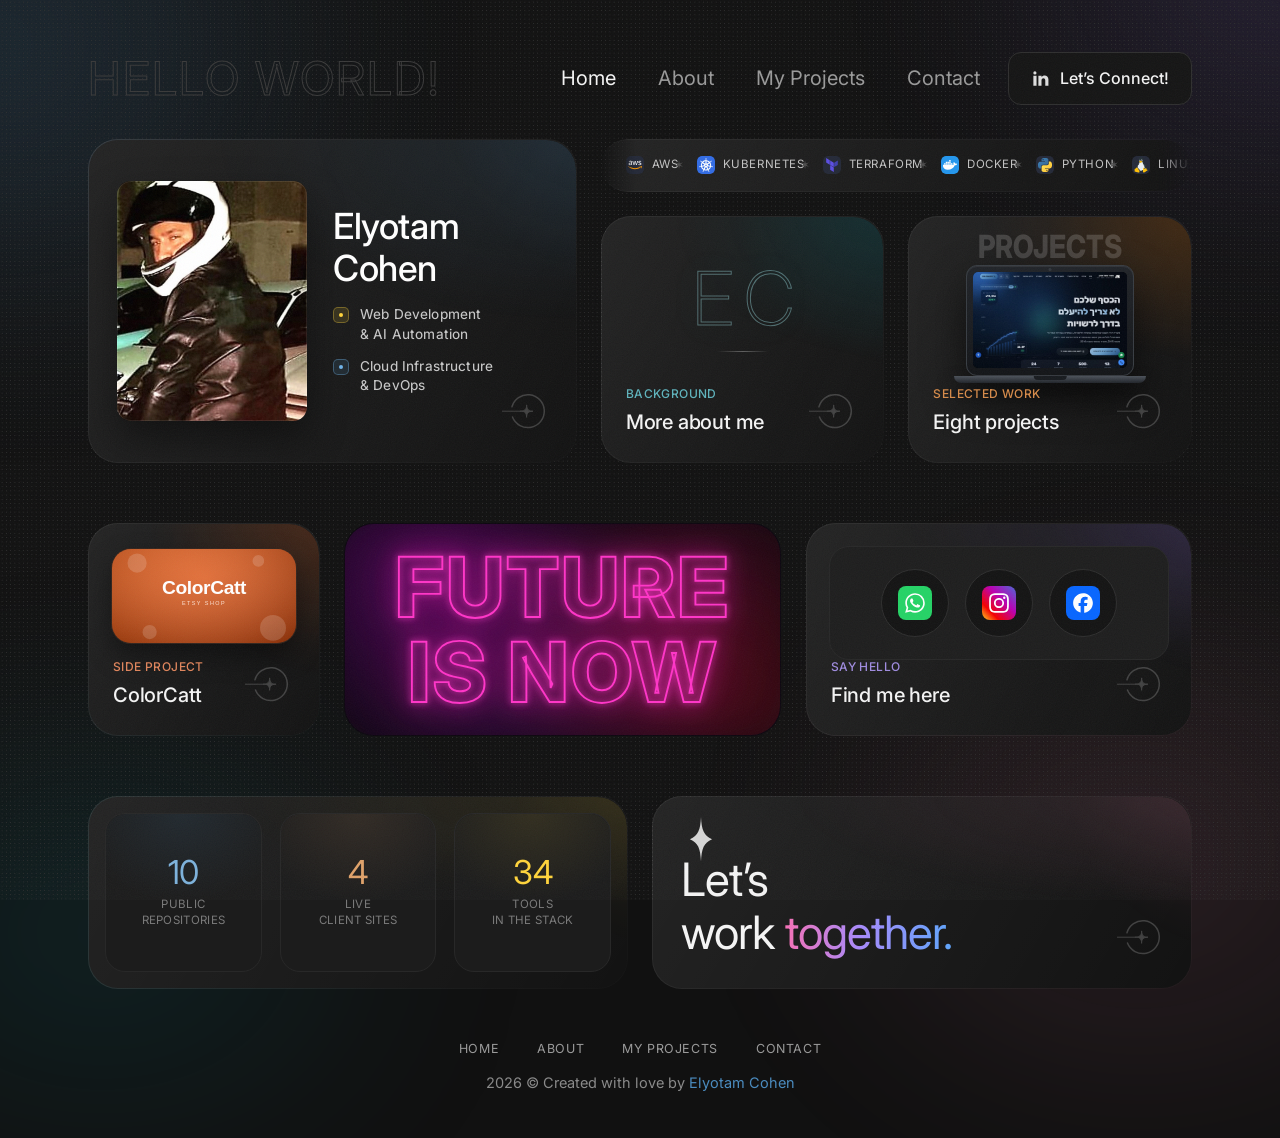
==== commit c95f9226: "Revert the single-accent pass Back to the build at 94e7c74: per-card colours, the four-colour aurora" ====
--- a/index.html
+++ b/index.html
@@ -32,8 +32,32 @@
 /* home page only: the bento arrangement */
 .bento{display:grid;grid-template-columns:repeat(22,1fr);
   gap:var(--gap);padding-bottom:var(--gap)}
-.bento > *{min-width:0}   /* or a long line widens its own track */
-
+
+/* Every card was the same grey, so nothing led the eye. Each one now owns a
+   colour: a soft tint in its top corner and a matching kicker. Kept low so the
+   page stays dark -- it is hierarchy, not decoration. */
+.tint::before{content:"";position:absolute;inset:0;z-index:0;border-radius:inherit;
+  pointer-events:none;opacity:.55;transition:opacity .45s ease;
+  background:radial-gradient(125% 95% at 100% 0%,var(--accent),transparent 60%)}
+/* a second, brighter pool that tracks the pointer -- site.js already writes
+   --mx and --my on every .box */
+.tint::before{background:
+  radial-gradient(260px circle at var(--mx,110%) var(--my,-10%),var(--accent),transparent 68%),
+  radial-gradient(125% 95% at 100% 0%,var(--accent),transparent 60%)}
+.tint:hover::before{opacity:.9}
+.id     {--accent:rgba(75,139,190,.22); --glow:rgba(122,181,231,.16); --markhi:#a9cdea; --markglow:rgba(75,139,190,.5)}
+.about  {--accent:rgba(11,132,145,.24); --glow:rgba(64,196,207,.15);  --markhi:#7fd6de; --markglow:rgba(11,132,145,.5)}
+.showcase{--accent:rgba(255,124,0,.20); --glow:rgba(255,150,60,.14);  --markhi:#ffb877; --markglow:rgba(255,124,0,.45)}
+.hobby  {--accent:rgba(241,101,33,.23); --glow:rgba(241,127,70,.15);  --markhi:#ffab84; --markglow:rgba(241,101,33,.45)}
+.social {--accent:rgba(139,104,224,.22);--glow:rgba(160,130,238,.16); --markhi:#bfa9ff; --markglow:rgba(139,104,224,.5)}
+.stats  {--accent:rgba(255,212,59,.15); --glow:rgba(255,212,59,.11);  --markhi:#ffe27a; --markglow:rgba(255,212,59,.35)}
+.cta    {--accent:rgba(232,129,166,.20);--glow:rgba(244,166,215,.16); --markhi:#1b1b1b; --markglow:transparent}
+.blob   {--glow:rgba(255,53,200,.14)}
+.ticker {--glow:rgba(255,255,255,.07)}
+.about .kicker{color:#5fb4bd}
+.showcase .kicker{color:#d68b4a}
+.hobby .kicker{color:#e0855c}
+.social .kicker{color:#a08ce0}
 .hobby,.blob,.social{margin-top:36px}
 .stats,.cta{margin-top:36px}
 
@@ -46,7 +70,11 @@
   transition:transform .6s cubic-bezier(.2,.7,.3,1)}
 .id:hover .mark img{transform:scale(1.05)}
 .id h1{margin:0 0 16px;font-size:clamp(27px,3.2vw,36px);font-weight:500;line-height:1.16;
-  letter-spacing:-.6px;color:var(--fg)}
+  letter-spacing:-.4px;
+  background:linear-gradient(100deg,#fff 0%,#fff 34%,#bcd9f0 44%,#fff 56%,#fff 100%);
+  background-size:280% 100%;-webkit-background-clip:text;background-clip:text;color:transparent;
+  animation:sheen 8s ease-in-out infinite}
+@keyframes sheen{0%,100%{background-position:120% 0}50%{background-position:-60% 0}}
 /* The roles used to be italic grey text behind a text-glyph diamond. Inter's
    oblique is synthesised and the glyph renders differently on every platform,
    so both are gone: upright type, a little more weight, and a real mark. No
@@ -59,8 +87,13 @@
      whatever happens; balance makes the two lines even instead of leaving one
      orphaned word */
   text-wrap:balance}
-.roles em{position:relative;flex:0 0 5px;width:5px;height:5px;margin-top:9px;
-  font-size:0;border-radius:50%;background:var(--accent-dim)}
+.roles em{position:relative;flex:0 0 16px;width:16px;height:16px;margin-top:2px;
+  font-size:0;border-radius:5px;
+  background:rgba(255,212,59,.13);border:1px solid rgba(255,212,59,.32)}
+.roles em::after{content:"";position:absolute;inset:0;margin:auto;
+  width:4px;height:4px;border-radius:50%;background:var(--yellow)}
+.roles span:nth-child(2) em{background:rgba(75,139,190,.15);border-color:rgba(111,179,232,.36)}
+.roles span:nth-child(2) em::after{background:#6fb3e8}
 
 .ticker{grid-column:span 12;padding:0;min-height:53px;display:flex;align-items:center;
   -webkit-mask-image:linear-gradient(90deg,transparent,#000 34px,#000 calc(100% - 34px),transparent);
@@ -118,18 +151,57 @@
 .hobby .badge img{width:100%;height:100%;object-fit:cover;display:block;
   transition:transform .6s cubic-bezier(.2,.7,.3,1)}
 .hobby:hover .badge img{transform:scale(1.06)}
-/* This was a magenta neon sign. It is a statement panel now: the same slot in
-   the grid, carrying a line rather than a light show. */
-.blob{grid-column:span 9;min-height:213px;display:flex;flex-direction:column;
-  justify-content:center;padding:34px 38px;
-  background:linear-gradient(150deg,#141418,#0e0e11 60%,#101014)}
-.blob p{margin:0;font-size:clamp(21px,2.5vw,29px);font-weight:400;line-height:1.32;
-  letter-spacing:-.6px;color:var(--fg);max-width:20ch}
-.blob p b{font-weight:400;color:var(--accent)}
-.blob .sub{margin:14px 0 0;font-size:13.5px;line-height:1.6;color:var(--dim);
-  letter-spacing:.1px;max-width:34ch}
+/* His version is a three.js canvas. The look is two blurred gradient layers
+   that drift and rotate behind hollow neon type -- both gradients and both
+   keyframes below are his, copied out of his stylesheet. */
+.blob{grid-column:span 9;min-height:213px;padding:0;display:grid;place-items:center;
+  background:#0d0710;isolation:isolate;overflow:hidden;
+  container-type:inline-size}   /* so the type scales with the card, not the window */
+.blob::before,.blob::after{content:"";position:absolute;inset:-10%;
+  pointer-events:none;z-index:0}
+.blob::before{filter:blur(28px);
+  background:
+    radial-gradient(circle at 25% 30%,#4c055ad9 0%,#0000 45%),
+    radial-gradient(circle at 80% 70%,#500a14d9 0%,#0000 50%),
+    radial-gradient(circle at 50% 100%,#280a3cbf 0%,#0000 55%);
+  animation:futureGlowDrift 11s ease-in-out infinite alternate}
+.blob::after{filter:blur(22px);mix-blend-mode:multiply;
+  background:
+    radial-gradient(circle at 70% 25%,#78145080 0%,#0000 40%),
+    radial-gradient(circle at 20% 80%,#8c121e73 0%,#0000 45%),
+    conic-gradient(#500a3c59 0deg,#0000 60deg,#6e121e59 180deg,#0000 240deg,#500a3c59 360deg);
+  animation:futureGlowSpin 22s linear infinite}
+@keyframes futureGlowDrift{
+  0%{opacity:.85;transform:translate(-4%,-2%) scale(1)}
+  50%{opacity:1;transform:translate(3%,4%) scale(1.1)}
+  100%{opacity:.9;transform:translate(4%,-3%) scale(1.05)}}
+@keyframes futureGlowSpin{
+  0%{transform:rotate(0) scale(1)}
+  50%{transform:rotate(180deg) scale(1.15)}
+  100%{transform:rotate(360deg) scale(1)}}
+
+/* Hollow letters: the fill is transparent and only the stroke is painted, so
+   drop-shadow glows the outline. text-shadow would glow the solid glyph and
+   fill the counters with light. */
+.neon{position:relative;z-index:2;text-align:center;line-height:1.02;
+  margin:0;                         /* a <p> inherits 1em top and bottom, which
+                                       at this size added 166px to the row */
+  font-weight:800;letter-spacing:2px;color:transparent;
+  font-size:clamp(30px,7.4vw,62px);
+  font-size:min(19cqw,86px);        /* ignored where cqw is unsupported */
+  -webkit-text-stroke:1.9px #ff35c8;
+  filter:drop-shadow(0 0 3px #ff35c8) drop-shadow(0 0 11px #ff35c8b3)
+         drop-shadow(0 0 28px #d60096a6);
+  animation:neonFlicker 7s infinite;
+  transition:transform .5s ease}
+.neon span{display:block}
+.blob:hover .neon{transform:scale(1.04)}
+@keyframes neonFlicker{
+  0%,46%,50%,71%,75%,100%{opacity:1}
+  48%{opacity:.55}
+  73%{opacity:.7}}
 .social{grid-column:span 8;min-height:213px;display:flex;flex-direction:column;justify-content:flex-end}
-.orbwrap{position:absolute;left:22px;right:22px;top:22px;background:#101012;border:1px solid var(--line);
+.orbwrap{position:absolute;left:22px;right:22px;top:22px;background:var(--inner);border:1px solid var(--line);
   border-radius:var(--ri);padding:22px;display:flex;gap:16px;justify-content:center}
 .orb{position:relative;z-index:10;width:68px;height:68px;border-radius:50%;background:#141414;
   border:1px solid #2e2e2e;display:grid;place-items:center;transition:.2s}
@@ -147,19 +219,44 @@
   display:flex;flex-direction:column;align-items:center;justify-content:center;gap:8px;
   text-align:center;background:#1c1c1c;border:1px solid #282828;
   transition:border-color .3s,background .3s}
+.cell::before{content:"";position:absolute;inset:0;border-radius:inherit;pointer-events:none;
+  background:radial-gradient(100% 80% at 50% 0%,var(--c),transparent 70%);opacity:.75}
+.cell.r{--c:rgba(75,139,190,.16)}
+.cell.s{--c:rgba(224,162,106,.15)}
+.cell.t{--c:rgba(255,212,59,.13)}
+.cell > *{position:relative;z-index:1}
 .stats:hover .cell{border-color:#343434;background:#1f1f1f}
 .cell b{font-size:33px;font-weight:400;line-height:1;letter-spacing:-.5px}
-
+.cell.r b{color:#7db2dc}
+.cell.s b{color:#e0a26a}
+.cell.t b{color:var(--yellow)}
 .cell small{font-size:11.5px;color:var(--faint);line-height:1.35;text-transform:uppercase;letter-spacing:.3px}
 .cta{grid-column:span 11;min-height:170px;display:flex;flex-direction:column;justify-content:center;padding:28px}
-.cta h2{margin:0;font-size:clamp(30px,4.4vw,46px);font-weight:400;line-height:1.16;letter-spacing:-1px}
-.grad{color:var(--accent)}
+.spark{position:absolute;left:28px;top:20px;width:40px;height:48px;opacity:.9}
+.spark svg{width:100%;height:100%;fill:#e9e9e9}
+.cta h2{margin:28px 0 0;font-size:clamp(30px,4.4vw,46px);font-weight:400;line-height:1.16;letter-spacing:-1px}
+.grad{background:linear-gradient(90deg,#f472b6,#a78bfa 45%,#60a5fa);
+  -webkit-background-clip:text;background-clip:text;color:transparent}
 
 
 /* hover states lifted from the reference: the cards recolour, they do not move */
-
-.cta:hover{background:#1b1b20;border-color:#3a3a42}
-.cta:hover .grad{color:#b8cde0}
+.id:hover{background:linear-gradient(109.6deg,#242d39 11.2%,#10253c 51.2%,#000 98.6%) padding-box,
+  linear-gradient(120deg,rgba(255,255,255,.13),rgba(255,255,255,.02)) border-box}
+.cta:hover{background:linear-gradient(122.3deg,#6f4785 14.6%,#e881a6 29.6%,#ededb7 42.1%,
+  #f4a6d7 56.7%,#9adbe8 68.7%,#eee29f 84.8%) padding-box,
+  linear-gradient(120deg,rgba(255,255,255,.2),rgba(255,255,255,.05)) border-box}
+.cta:hover h2{color:#1b1b1b}
+.cta:hover .grad{background:radial-gradient(523px at 7.1% 19.3%,#930fff 2%,#0531ff 100.7%);
+  -webkit-background-clip:text;background-clip:text;color:transparent}
+.cta:hover .spark svg{fill:#1b1b1b}
+.cta:hover .plus{color:#1b1b1b}   /* the mark is currentColor, so this darkens it */
+/* Projects: an orange core blooms from just off the left edge */
+.showcase:hover{background:
+  radial-gradient(circle at -15.9% 30%,#ff7c00 0% 16%,#ffa34d 15.9% 24.4%,#131e25 24.5% 66%) padding-box,
+  linear-gradient(120deg,rgba(255,255,255,.13),rgba(255,255,255,.02)) border-box}
+/* Credentials: black into teal */
+.about:hover{background:linear-gradient(109.6deg,#000 11.2%,#0b8491 91.1%) padding-box,
+  linear-gradient(120deg,rgba(255,255,255,.13),rgba(255,255,255,.02)) border-box}
 
 /* the social orbs flip to white */
 /* nav items lift, which is the one place he does move something */
@@ -213,7 +310,7 @@
 
 <div class="wrap">
   <div class="top">
-    <div class="ghost">Elyotam Cohen</div>
+    <div class="ghost">HELLO WORLD!</div>
     <button class="burger" id="burger" aria-expanded="false" aria-controls="nav">Menu</button>
     <nav id="nav">
       <a class="on" href="#top">Home</a>
@@ -229,7 +326,7 @@
 
   <main class="bento" id="top">
 
-    <section class="box id reveal">
+    <section class="box id tint reveal">
       <a class="overlay" href="about.html" aria-label="More about me"></a>
       <div class="mark"><img src="assets/portrait.jpg"
         srcset="assets/portrait.jpg 380w, assets/portrait@2x.jpg 502w"
@@ -243,7 +340,7 @@
           <span><em></em>Cloud Infrastructure &amp; DevOps</span>
         </div>
       </div>
-      <span class="plus"><svg viewBox="0 0 24 24" fill="none" aria-hidden="true"><path d="M7 17 17 7M9 7h8v8" stroke="currentColor" stroke-width="1.5" stroke-linecap="round" stroke-linejoin="round"/></svg></span>
+      <span class="plus"><svg viewBox="0 0 46 42" fill="none" aria-hidden="true"><path d="M30.9224 21.2014C25.1291 21.2014 24.618 24.7796 24.618 27.3354C24.618 21.5421 21.5509 21.2014 17.9727 21.2014C24.618 21.2014 24.618 17.2824 24.618 14.8969C24.618 20.3494 27.8554 21.2014 30.9224 21.2014Z" fill="currentColor" stroke="currentColor"/><rect y="21.6981" width="1" height="18" transform="rotate(-90 0 21.6981)" fill="currentColor"/><path d="M9.93715 16.8555C10.9514 13.0701 13.2829 9.77074 16.5123 7.55063C19.7417 5.33052 23.6571 4.33531 27.5547 4.74394C31.4522 5.15258 35.0762 6.93825 37.7749 9.77989C40.4736 12.6215 42.07 16.3327 42.2771 20.2461C42.4842 24.1596 41.2884 28.0185 38.9047 31.1291C36.5211 34.2398 33.1059 36.398 29.2732 37.2157C25.4406 38.0335 21.4419 37.4571 17.9962 35.5903C14.5505 33.7234 11.8839 30.6886 10.4757 27.0314" stroke="currentColor" stroke-width="1.5" stroke-linecap="round"/></svg></span>
     </section>
 
     <section class="box ticker reveal" aria-label="Tools">
@@ -251,14 +348,14 @@
       <div class="track" id="track"></div>
     </section>
 
-    <a class="box about reveal" href="about.html">
+    <a class="box about tint reveal" href="about.html">
       <div class="sig" aria-hidden="true"><b>EC</b><i></i></div>
       <p class="kicker">Background</p>
       <h2 class="title">More about me</h2>
-      <span class="plus"><svg viewBox="0 0 24 24" fill="none" aria-hidden="true"><path d="M7 17 17 7M9 7h8v8" stroke="currentColor" stroke-width="1.5" stroke-linecap="round" stroke-linejoin="round"/></svg></span>
+      <span class="plus"><svg viewBox="0 0 46 42" fill="none" aria-hidden="true"><path d="M30.9224 21.2014C25.1291 21.2014 24.618 24.7796 24.618 27.3354C24.618 21.5421 21.5509 21.2014 17.9727 21.2014C24.618 21.2014 24.618 17.2824 24.618 14.8969C24.618 20.3494 27.8554 21.2014 30.9224 21.2014Z" fill="currentColor" stroke="currentColor"/><rect y="21.6981" width="1" height="18" transform="rotate(-90 0 21.6981)" fill="currentColor"/><path d="M9.93715 16.8555C10.9514 13.0701 13.2829 9.77074 16.5123 7.55063C19.7417 5.33052 23.6571 4.33531 27.5547 4.74394C31.4522 5.15258 35.0762 6.93825 37.7749 9.77989C40.4736 12.6215 42.07 16.3327 42.2771 20.2461C42.4842 24.1596 41.2884 28.0185 38.9047 31.1291C36.5211 34.2398 33.1059 36.398 29.2732 37.2157C25.4406 38.0335 21.4419 37.4571 17.9962 35.5903C14.5505 33.7234 11.8839 30.6886 10.4757 27.0314" stroke="currentColor" stroke-width="1.5" stroke-linecap="round"/></svg></span>
     </a>
 
-    <a class="box showcase reveal" href="projects.html">
+    <a class="box showcase tint reveal" href="projects.html">
       <div class="ghostword" aria-hidden="true">PROJECTS</div>
       <div class="laptop" aria-hidden="true">
         <div class="lid">
@@ -269,24 +366,23 @@
       </div>
       <p class="kicker">Selected work</p>
       <h2 class="title">Eight projects</h2>
-      <span class="plus"><svg viewBox="0 0 24 24" fill="none" aria-hidden="true"><path d="M7 17 17 7M9 7h8v8" stroke="currentColor" stroke-width="1.5" stroke-linecap="round" stroke-linejoin="round"/></svg></span>
+      <span class="plus"><svg viewBox="0 0 46 42" fill="none" aria-hidden="true"><path d="M30.9224 21.2014C25.1291 21.2014 24.618 24.7796 24.618 27.3354C24.618 21.5421 21.5509 21.2014 17.9727 21.2014C24.618 21.2014 24.618 17.2824 24.618 14.8969C24.618 20.3494 27.8554 21.2014 30.9224 21.2014Z" fill="currentColor" stroke="currentColor"/><rect y="21.6981" width="1" height="18" transform="rotate(-90 0 21.6981)" fill="currentColor"/><path d="M9.93715 16.8555C10.9514 13.0701 13.2829 9.77074 16.5123 7.55063C19.7417 5.33052 23.6571 4.33531 27.5547 4.74394C31.4522 5.15258 35.0762 6.93825 37.7749 9.77989C40.4736 12.6215 42.07 16.3327 42.2771 20.2461C42.4842 24.1596 41.2884 28.0185 38.9047 31.1291C36.5211 34.2398 33.1059 36.398 29.2732 37.2157C25.4406 38.0335 21.4419 37.4571 17.9962 35.5903C14.5505 33.7234 11.8839 30.6886 10.4757 27.0314" stroke="currentColor" stroke-width="1.5" stroke-linecap="round"/></svg></span>
     </a>
 
-    <a class="box hobby reveal" id="shop"
+    <a class="box hobby tint reveal" id="shop"
        href="https://www.etsy.com/shop/ColorCatt" rel="noopener">
       <div class="badge"><img src="assets/work/etsy.svg" alt=""></div>
       <p class="kicker">Side project</p>
       <h2 class="title">ColorCatt</h2>
-      <span class="plus"><svg viewBox="0 0 24 24" fill="none" aria-hidden="true"><path d="M7 17 17 7M9 7h8v8" stroke="currentColor" stroke-width="1.5" stroke-linecap="round" stroke-linejoin="round"/></svg></span>
+      <span class="plus"><svg viewBox="0 0 46 42" fill="none" aria-hidden="true"><path d="M30.9224 21.2014C25.1291 21.2014 24.618 24.7796 24.618 27.3354C24.618 21.5421 21.5509 21.2014 17.9727 21.2014C24.618 21.2014 24.618 17.2824 24.618 14.8969C24.618 20.3494 27.8554 21.2014 30.9224 21.2014Z" fill="currentColor" stroke="currentColor"/><rect y="21.6981" width="1" height="18" transform="rotate(-90 0 21.6981)" fill="currentColor"/><path d="M9.93715 16.8555C10.9514 13.0701 13.2829 9.77074 16.5123 7.55063C19.7417 5.33052 23.6571 4.33531 27.5547 4.74394C31.4522 5.15258 35.0762 6.93825 37.7749 9.77989C40.4736 12.6215 42.07 16.3327 42.2771 20.2461C42.4842 24.1596 41.2884 28.0185 38.9047 31.1291C36.5211 34.2398 33.1059 36.398 29.2732 37.2157C25.4406 38.0335 21.4419 37.4571 17.9962 35.5903C14.5505 33.7234 11.8839 30.6886 10.4757 27.0314" stroke="currentColor" stroke-width="1.5" stroke-linecap="round"/></svg></span>
     </a>
 
-    <section class="box blob reveal" aria-label="How I work">
+    <section class="box blob reveal" aria-label="Future is now">
       <a class="overlay" href="about.html" aria-label="More about me"></a>
-      <p>Build it, ship it, <b>then keep it running.</b></p>
-      <p class="sub">The same person writes the code and owns the server it lands on.</p>
-    </section>
-
-    <section class="box social reveal" id="contact">
+      <p class="neon"><span>FUTURE</span><span>IS NOW</span></p>
+    </section>
+
+    <section class="box social tint reveal" id="contact">
       <a class="overlay" href="contact.html" aria-label="Ways to reach me"></a>
       <div class="orbwrap">
         <a class="orb" href="https://wa.me/972522057074?text=%D7%94%D7%99%D7%99%2C%20%D7%94%D7%92%D7%A2%D7%AA%D7%99%20%D7%9E%D7%94%D7%90%D7%AA%D7%A8%20%D7%A9%D7%9C%D7%9A%20%D7%95%D7%90%D7%A9%D7%9E%D7%97%20%D7%9C%D7%93%D7%91%D7%A8%20%D7%A2%D7%9C%20%D7%A4%D7%A8%D7%95%D7%99%D7%A7%D7%98%20%F0%9F%91%8B" target="_blank" rel="noopener" aria-label="WhatsApp">
@@ -298,33 +394,35 @@
       </div>
       <p class="kicker">Say hello</p>
       <h2 class="title">Find me here</h2>
-      <span class="plus"><svg viewBox="0 0 24 24" fill="none" aria-hidden="true"><path d="M7 17 17 7M9 7h8v8" stroke="currentColor" stroke-width="1.5" stroke-linecap="round" stroke-linejoin="round"/></svg></span>
-    </section>
-
-    <section class="box stats reveal">
+      <span class="plus"><svg viewBox="0 0 46 42" fill="none" aria-hidden="true"><path d="M30.9224 21.2014C25.1291 21.2014 24.618 24.7796 24.618 27.3354C24.618 21.5421 21.5509 21.2014 17.9727 21.2014C24.618 21.2014 24.618 17.2824 24.618 14.8969C24.618 20.3494 27.8554 21.2014 30.9224 21.2014Z" fill="currentColor" stroke="currentColor"/><rect y="21.6981" width="1" height="18" transform="rotate(-90 0 21.6981)" fill="currentColor"/><path d="M9.93715 16.8555C10.9514 13.0701 13.2829 9.77074 16.5123 7.55063C19.7417 5.33052 23.6571 4.33531 27.5547 4.74394C31.4522 5.15258 35.0762 6.93825 37.7749 9.77989C40.4736 12.6215 42.07 16.3327 42.2771 20.2461C42.4842 24.1596 41.2884 28.0185 38.9047 31.1291C36.5211 34.2398 33.1059 36.398 29.2732 37.2157C25.4406 38.0335 21.4419 37.4571 17.9962 35.5903C14.5505 33.7234 11.8839 30.6886 10.4757 27.0314" stroke="currentColor" stroke-width="1.5" stroke-linecap="round"/></svg></span>
+    </section>
+
+    <section class="box stats tint reveal">
       <a class="overlay" href="contact.html" aria-label="Ways to reach me"></a>
       <div class="cell r"><b id="sRepos">10</b><small>Public<br>repositories</small></div>
       <div class="cell s"><b>4</b><small>Live<br>client sites</small></div>
       <div class="cell t"><b>34</b><small>Tools<br>in the stack</small></div>
     </section>
 
-    <section class="box cta reveal">
+    <section class="box cta tint reveal">
       <a class="overlay" href="contact.html" aria-label="Get in touch"></a>
+      <div class="spark" aria-hidden="true">
+        <svg viewBox="0 0 40 52"><path d="M20 0c.7 14 3 20 12 24-9 4-11.3 10-12 24-.7-14-3-20-12-24 9-4 11.3-10 12-24z"/></svg>
+      </div>
       <h2>Let&rsquo;s<br>work <span class="grad">together.</span></h2>
-      <span class="plus"><svg viewBox="0 0 24 24" fill="none" aria-hidden="true"><path d="M7 17 17 7M9 7h8v8" stroke="currentColor" stroke-width="1.5" stroke-linecap="round" stroke-linejoin="round"/></svg></span>
+      <span class="plus"><svg viewBox="0 0 46 42" fill="none" aria-hidden="true"><path d="M30.9224 21.2014C25.1291 21.2014 24.618 24.7796 24.618 27.3354C24.618 21.5421 21.5509 21.2014 17.9727 21.2014C24.618 21.2014 24.618 17.2824 24.618 14.8969C24.618 20.3494 27.8554 21.2014 30.9224 21.2014Z" fill="currentColor" stroke="currentColor"/><rect y="21.6981" width="1" height="18" transform="rotate(-90 0 21.6981)" fill="currentColor"/><path d="M9.93715 16.8555C10.9514 13.0701 13.2829 9.77074 16.5123 7.55063C19.7417 5.33052 23.6571 4.33531 27.5547 4.74394C31.4522 5.15258 35.0762 6.93825 37.7749 9.77989C40.4736 12.6215 42.07 16.3327 42.2771 20.2461C42.4842 24.1596 41.2884 28.0185 38.9047 31.1291C36.5211 34.2398 33.1059 36.398 29.2732 37.2157C25.4406 38.0335 21.4419 37.4571 17.9962 35.5903C14.5505 33.7234 11.8839 30.6886 10.4757 27.0314" stroke="currentColor" stroke-width="1.5" stroke-linecap="round"/></svg></span>
     </section>
 
   </main>
 </div>
 
 <footer>
-  <div class="inner">
-    <nav>
-      <a href="./">Home</a><a href="about.html">About</a>
-      <a href="projects.html">Projects</a><a href="contact.html">Contact</a>
-    </nav>
-    <div><span id="yr">2026</span> &copy; Elyotam Cohen</div>
-  </div>
+  <nav>
+    <a href="#top">Home</a><a href="about.html">About</a>
+    <a href="projects.html">My Projects</a><a href="contact.html">Contact</a>
+  </nav>
+  <div><span id="yr">2026</span> &copy; Created with love by
+    <a class="by" href="https://github.com/elyotam" rel="noopener">Elyotam Cohen</a></div>
 </footer>
 
 <script src="assets/site.js"></script>
--- a/assets/site.css
+++ b/assets/site.css
@@ -1,148 +1,149 @@
 /* Shared shell: tokens, top bar, card primitives, footer.
    Page-specific layout lives in each page's own <style>.
-
-   One neutral scale and one cool accent. The accent is for links and the
-   occasional mark, nothing else -- hierarchy here comes from type size,
-   weight and space, not from giving every card its own colour. */
+   Every value here was measured off the target design, not estimated. */
 
 :root{
-  --bg:#0b0b0d; --surface:#121214; --raised:#17171a; --line:#232327;
-  --fg:#ececee; --dim:#9a9aa2; --faint:#6d6d76;
-  --accent:#8ba6c1;            /* the only hue on the site */
-  --accent-dim:#5d768f;
-  --gap:24px; --r:20px; --ri:14px; --max:1144px;
+  --bg:#111111; --inner:#1e1e1e; --line:#282828;
+  --fg:#f4f4f4; --dim:#9a9a9a; --faint:#7b7b7b;
+  --blue:#4B8BBE; --yellow:#FFD43B;
+  --gap:24px; --r:30px; --ri:20px; --max:1144px;
 }
 *{box-sizing:border-box}
-html{scroll-behavior:smooth;background:var(--bg)}
+html{scroll-behavior:smooth}
+/* The page colour lives on <html> so body can stay transparent and let the
+   aurora behind it show through. */
+html{background:var(--bg)}
 body{
   margin:0;background:transparent;color:var(--fg);overflow-x:hidden;
-  font:16px/1.6 Inter,ui-sans-serif,-apple-system,"Segoe UI",Roboto,Helvetica,Arial,sans-serif;
+  font:16px/1.55 Inter,ui-sans-serif,-apple-system,"Segoe UI",Roboto,Helvetica,Arial,sans-serif;
   -webkit-font-smoothing:antialiased;
 }
-/* a single cool wash at the top, barely there -- it gives the page depth
-   without putting colour on it */
+/* Four very soft lights that drift behind everything. Heavily blurred and low
+   opacity: the page still reads as black, it just stops being flat. */
 body::after{
-  content:"";position:fixed;inset:0;z-index:-1;pointer-events:none;
+  content:"";position:fixed;inset:-25%;z-index:-1;pointer-events:none;
+  filter:blur(100px);opacity:.44;
   background:
-    radial-gradient(120% 70% at 50% -10%,rgba(139,166,193,.07),transparent 62%),
-    radial-gradient(90% 55% at 80% 108%,rgba(139,166,193,.04),transparent 60%);
+    radial-gradient(34% 38% at 16% 20%,rgba(75,139,190,.55),transparent 62%),
+    radial-gradient(30% 34% at 84% 14%,rgba(139,104,224,.45),transparent 64%),
+    radial-gradient(32% 36% at 76% 80%,rgba(232,129,166,.34),transparent 62%),
+    radial-gradient(28% 32% at 22% 86%,rgba(11,132,145,.42),transparent 64%);
+  animation:aurora 28s ease-in-out infinite alternate;
+}
+@keyframes aurora{
+  0%{transform:translate(-2%,-1%) scale(1);opacity:.4}
+  50%{transform:translate(2.5%,2%) scale(1.09);opacity:.52}
+  100%{transform:translate(1%,-2.5%) scale(1.05);opacity:.44}
 }
 /* the fine dot grid the whole page sits on */
 body::before{
-  content:"";position:fixed;inset:0;z-index:0;pointer-events:none;opacity:.55;
-  background-image:radial-gradient(#2a2a2f .5px,transparent .5px);background-size:4.25px 4.25px;
+  content:"";position:fixed;inset:0;z-index:0;pointer-events:none;opacity:1;
+  background-image:radial-gradient(#323232 .5px,transparent .5px);background-size:4.25px 4.25px;
 }
 /* film grain, so the large flat panels have some tooth */
 .grain{
-  position:fixed;inset:0;z-index:3;pointer-events:none;opacity:.03;
+  position:fixed;inset:0;z-index:3;pointer-events:none;opacity:.045;
   background-image:url("data:image/svg+xml;utf8,<svg xmlns='http://www.w3.org/2000/svg' width='140' height='140'><filter id='n'><feTurbulence type='fractalNoise' baseFrequency='.85' numOctaves='3'/></filter><rect width='140' height='140' filter='url(%23n)'/></svg>");
 }
 img{max-width:100%;display:block}
 a{color:inherit;text-decoration:none}
-:focus-visible{outline:1px solid var(--accent);outline-offset:3px;border-radius:6px}
+:focus-visible{outline:2px solid var(--yellow);outline-offset:3px;border-radius:10px}
 .wrap{position:relative;z-index:1;max-width:var(--max);margin:0 auto;padding:0 20px}
 
 /* ------------------------------------------------------------------ top bar */
-.top{display:flex;align-items:center;gap:26px;padding:44px 0 34px}
+.top{display:flex;align-items:center;gap:26px;padding:52px 0 34px}
 .ghost{
-  font-size:15px;font-weight:500;letter-spacing:3.4px;text-transform:uppercase;
-  color:var(--dim);white-space:nowrap;user-select:none;line-height:1;transition:color .2s;
+  font-size:clamp(26px,4.4vw,46px);font-weight:400;letter-spacing:2px;white-space:nowrap;
+  color:transparent;-webkit-text-stroke:1px #3a3a3a;user-select:none;line-height:1;
 }
-.ghost:hover{color:var(--fg)}
-.top nav{margin-left:auto;display:flex;gap:34px;font-size:15px;color:var(--dim);
-  letter-spacing:.2px}
-.top nav a{transition:color .2s;position:relative;padding-bottom:3px}
-.top nav a::after{content:"";position:absolute;left:0;right:0;bottom:0;height:1px;
-  background:var(--fg);transform:scaleX(0);transform-origin:0 50%;transition:transform .25s}
-.top nav a:hover{color:var(--fg)}
-.top nav a:hover::after{transform:scaleX(1)}
-.top nav a.on{color:var(--fg)}
-.top nav a.on::after{transform:scaleX(1);background:var(--accent-dim)}
+.top nav{margin-left:auto;display:flex;gap:38px;font-size:20px;color:var(--dim)}
+.top nav a.on,.top nav a:hover{color:var(--fg)}
 .pill{
-  display:inline-flex;align-items:center;gap:9px;padding:10px 18px;border-radius:8px;
-  border:1px solid var(--line);background:var(--surface);font-size:14px;font-weight:500;
-  white-space:nowrap;transition:border-color .2s,background .2s;
+  display:inline-flex;align-items:center;gap:10px;padding:13px 22px;border-radius:13px;
+  border:1px solid #2f2f2f;background:#151515;font-size:16px;font-weight:500;
+  white-space:nowrap;transition:.2s;
 }
-.pill:hover{border-color:#33333a;background:var(--raised)}
-.pill svg{width:16px;height:16px;fill:currentColor;opacity:.75}
-.burger{display:none;margin-left:auto;background:var(--surface);border:1px solid var(--line);
-  color:var(--fg);border-radius:8px;padding:9px 13px;cursor:pointer;font-size:14px}
+.pill:hover{border-color:#4a4a4a;background:#1b1b1b}
+.pill svg{width:19px;height:19px;fill:currentColor;opacity:.9}
+.burger{display:none;margin-left:auto;background:#151515;border:1px solid #2f2f2f;color:var(--fg);
+  border-radius:11px;padding:10px 14px;cursor:pointer;font-size:15px}
 
 /* --------------------------------------------------------------- card shell */
 .box{
   position:relative;border-radius:var(--r);padding:24px;overflow:hidden;
-  background:var(--surface);border:1px solid var(--line);
-  transition:border-color .3s,background .3s;
+  border:1px solid transparent;
+  background:
+    linear-gradient(120deg,rgba(255,255,255,.085),rgba(255,255,255,.015)) padding-box,
+    linear-gradient(#0f0f0f,#0f0f0f) padding-box,
+    linear-gradient(120deg,rgba(255,255,255,.13),rgba(255,255,255,.02)) border-box;
+  transition:background .45s ease;
 }
-.box:hover{border-color:#303036;background:var(--raised)}
-/* one faint white pool that follows the cursor -- no colour, just light */
-.box::after{content:"";position:absolute;inset:0;opacity:0;transition:opacity .35s;
-  pointer-events:none;border-radius:inherit;z-index:1;
-  background:radial-gradient(460px circle at var(--mx,50%) var(--my,50%),
-    rgba(255,255,255,.035),transparent 62%)}
+.box::after{content:"";position:absolute;inset:0;opacity:0;transition:opacity .35s;pointer-events:none;
+  border-radius:inherit;z-index:1;
+  background:radial-gradient(420px circle at var(--mx,50%) var(--my,50%),
+    var(--glow,rgba(255,255,255,.06)),transparent 62%)}
 .box:hover::after{opacity:1}
 .box > *{position:relative;z-index:2}
-.kicker{font-size:11px;font-weight:600;letter-spacing:1.4px;color:var(--faint);
-  margin:0 0 6px;text-transform:uppercase}
-.title{margin:0;font-size:19px;font-weight:500;letter-spacing:-.2px;color:var(--fg)}
+.kicker{font-size:12px;font-weight:500;letter-spacing:.4px;color:var(--faint);
+  margin:0 0 3px;text-transform:uppercase}
+.title{margin:0;font-size:20px;font-weight:500;letter-spacing:-.2px;color:var(--fg)}
 /* an invisible anchor over the whole card, so the pointer cursor and the click
    target cover it end to end */
 .overlay{position:absolute;inset:0;z-index:9;border-radius:inherit;opacity:0}
-/* the corner mark: an arrow, not an ornament */
+/* the corner mark: a spark inside an open ring, matching the reference. The
+   ring is part of the artwork, so there is no CSS circle here. */
 .plus{
-  position:absolute;right:24px;bottom:24px;width:30px;height:30px;color:var(--faint);
-  z-index:10;transition:color .25s,transform .25s;
+  position:absolute;right:28px;bottom:30px;width:46px;height:42px;color:#f4f4f4;
+  z-index:10;opacity:.2;transition:opacity .3s;
 }
 .plus svg{width:100%;height:100%;display:block}
-.box:hover .plus{color:var(--fg);transform:translate(2px,-2px)}
-
-/* section heading used across the inner pages */
-.pagetitle{margin:0 0 10px;font-size:clamp(26px,3.6vw,38px);font-weight:500;
-  letter-spacing:-1px;color:var(--fg)}
-.pagelede{margin:0;color:var(--dim);font-size:15px;line-height:1.7;max-width:60ch}
+.box:hover .plus{opacity:1;color:var(--markhi,#f4f4f4);
+  filter:drop-shadow(0 0 10px var(--markglow,transparent))}
 
 /* ------------------------------------------------------------------- footer */
-footer{position:relative;z-index:1;padding:34px 0 46px;color:var(--faint);font-size:13.5px;
-  border-top:1px solid var(--line);margin-top:34px}
-footer .inner{max-width:var(--max);margin:0 auto;padding:0 20px;display:flex;
-  align-items:center;justify-content:space-between;gap:20px;flex-wrap:wrap}
-footer nav{display:flex;gap:26px;font-size:13px;letter-spacing:.4px;color:var(--faint)}
+footer{position:relative;z-index:1;padding:26px 0 44px;text-align:center;color:#8a8a8a;font-size:14.5px}
+footer nav{display:flex;gap:38px;justify-content:center;margin-bottom:14px;
+  font-size:12.5px;letter-spacing:.6px;text-transform:uppercase;color:#9a9a9a;flex-wrap:wrap}
 footer a:hover{color:var(--fg)}
-footer .by{color:var(--dim)}
+footer .by{color:var(--blue)}
 
-.reveal{opacity:0;transform:translateY(12px);transition:opacity .5s ease,transform .5s ease}
+.reveal{opacity:0;transform:translateY(16px);transition:opacity .55s,transform .55s}
 .reveal.in{opacity:1;transform:none}
 
+/* Between the desktop bar and the burger the wordmark, the nav and the pill
+   stop fitting side by side. Tighten first, then shed the pill, so the header
+   never runs off the right edge. */
 @media (max-width:1040px){
-  .top{gap:18px;padding:36px 0 28px}
-  .top nav{gap:24px;font-size:14.5px}
-  .pill{padding:9px 15px;font-size:13.5px;gap:8px}
-  .pill svg{width:15px;height:15px}
+  .top{gap:18px;padding:42px 0 28px}
+  .ghost{font-size:clamp(22px,3.5vw,32px);letter-spacing:1.4px}
+  .top nav{gap:24px;font-size:16.5px}
+  .pill{padding:11px 17px;font-size:14.5px;gap:8px}
+  .pill svg{width:17px;height:17px}
 }
 @media (max-width:900px){
   .top .pill{display:none}
-  .top nav{gap:24px;font-size:14px}
+  .top nav{gap:26px;font-size:16px}
 }
 @media (max-width:760px){
-  .top nav{gap:18px;font-size:13.5px}
+  .top nav{gap:20px;font-size:15px}
 }
+
 @media (max-width:680px){
-  :root{--gap:16px;--r:16px;--ri:12px}
+  :root{--gap:16px;--r:24px;--ri:16px}
   .wrap{padding:0 16px}
-  .top{padding:26px 0 20px;gap:14px}
-  .ghost{font-size:13px;letter-spacing:2.4px}
-  .top nav{display:none;position:absolute;top:70px;left:16px;right:16px;z-index:30;
-    flex-direction:column;gap:0;background:var(--surface);border:1px solid var(--line);
-    border-radius:12px;padding:4px 16px}
+  .top{padding:30px 0 22px;gap:14px}
+  .top nav{display:none;position:absolute;top:76px;left:20px;right:20px;z-index:30;
+    flex-direction:column;gap:0;background:#141414;border:1px solid var(--line);
+    border-radius:14px;padding:4px 18px}
   .top nav.open{display:flex}
-  .top nav a{padding:12px 0;border-bottom:1px solid var(--line)}
-  .top nav a::after{display:none}
+  .top nav a{padding:12px 0;border-bottom:1px solid #222}
   .top nav a:last-child{border-bottom:0}
   .burger{display:block}
-  footer .inner{flex-direction:column;align-items:flex-start;gap:14px}
+  .top .pill{display:none}
 }
 @media (prefers-reduced-motion:reduce){
   html{scroll-behavior:auto}
+  body::after{animation:none}
   .reveal{opacity:1;transform:none;transition:none}
   .box:hover{transform:none}
 }
